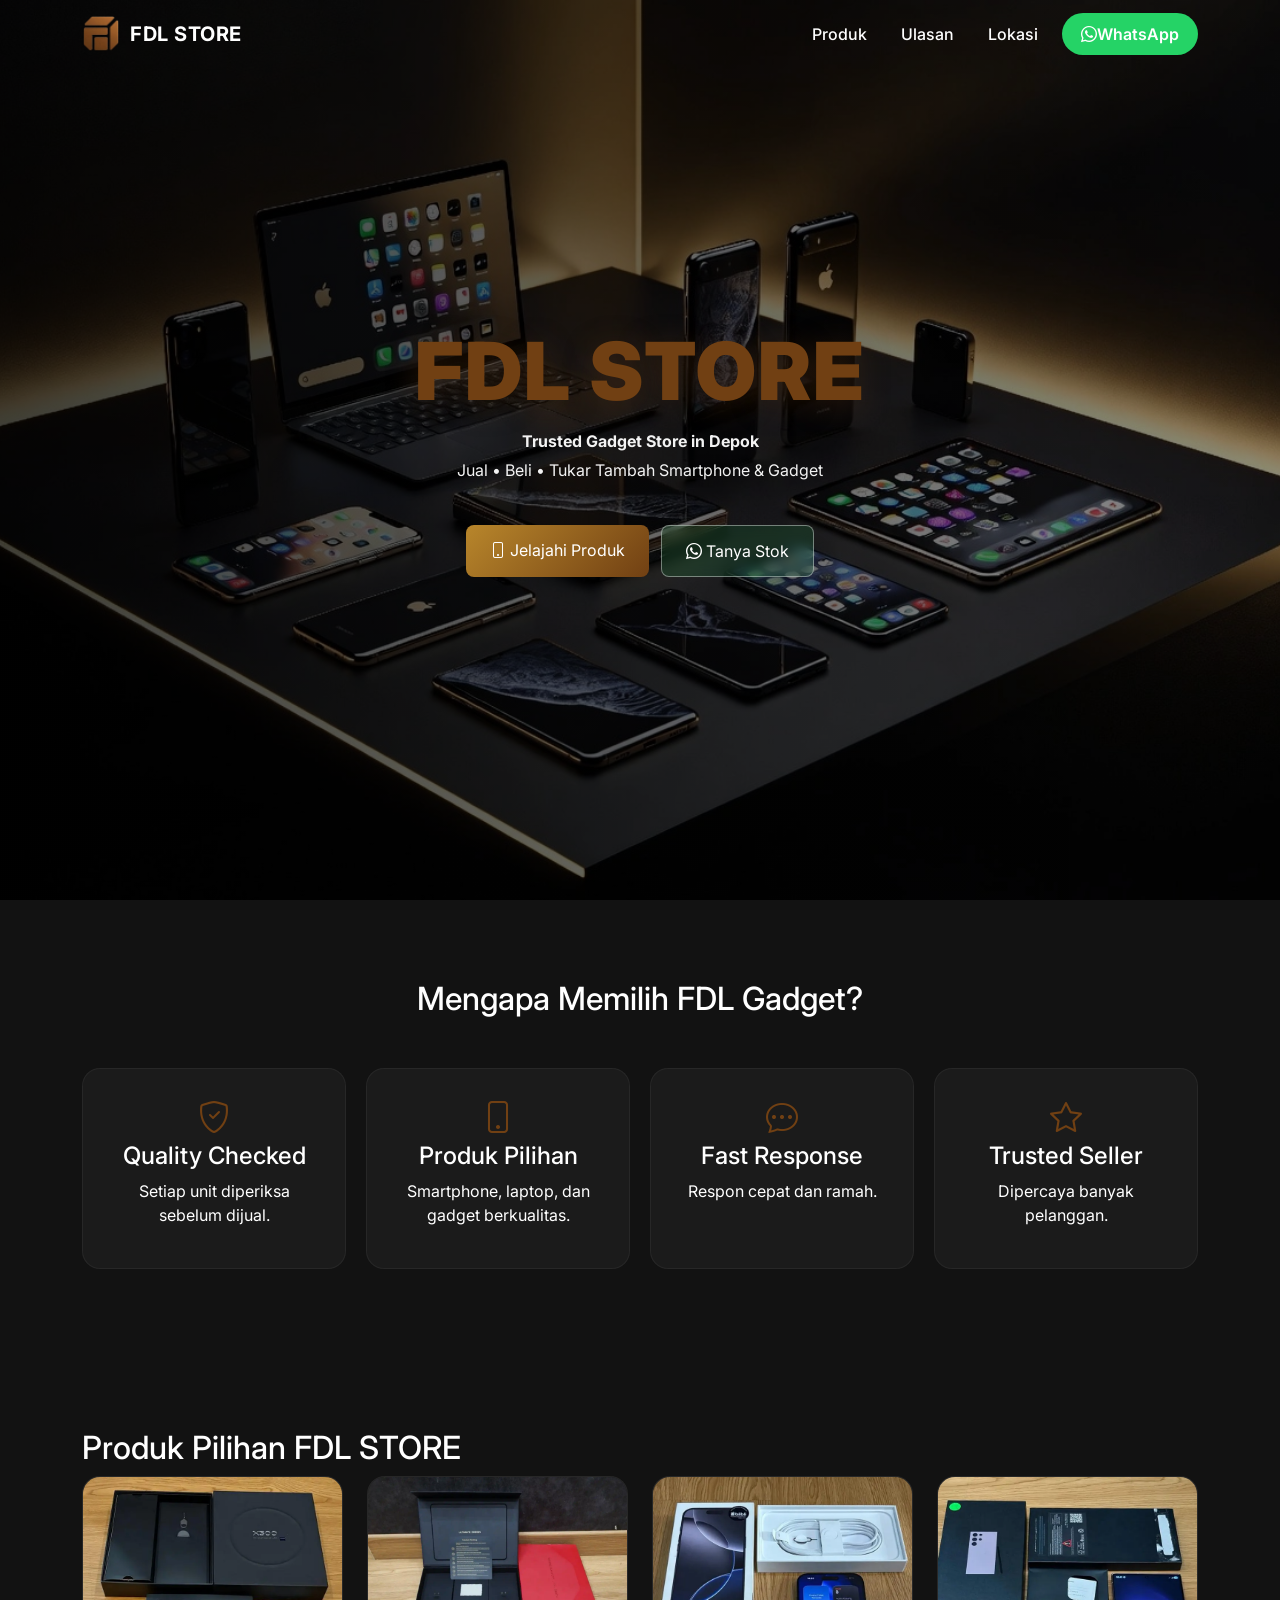
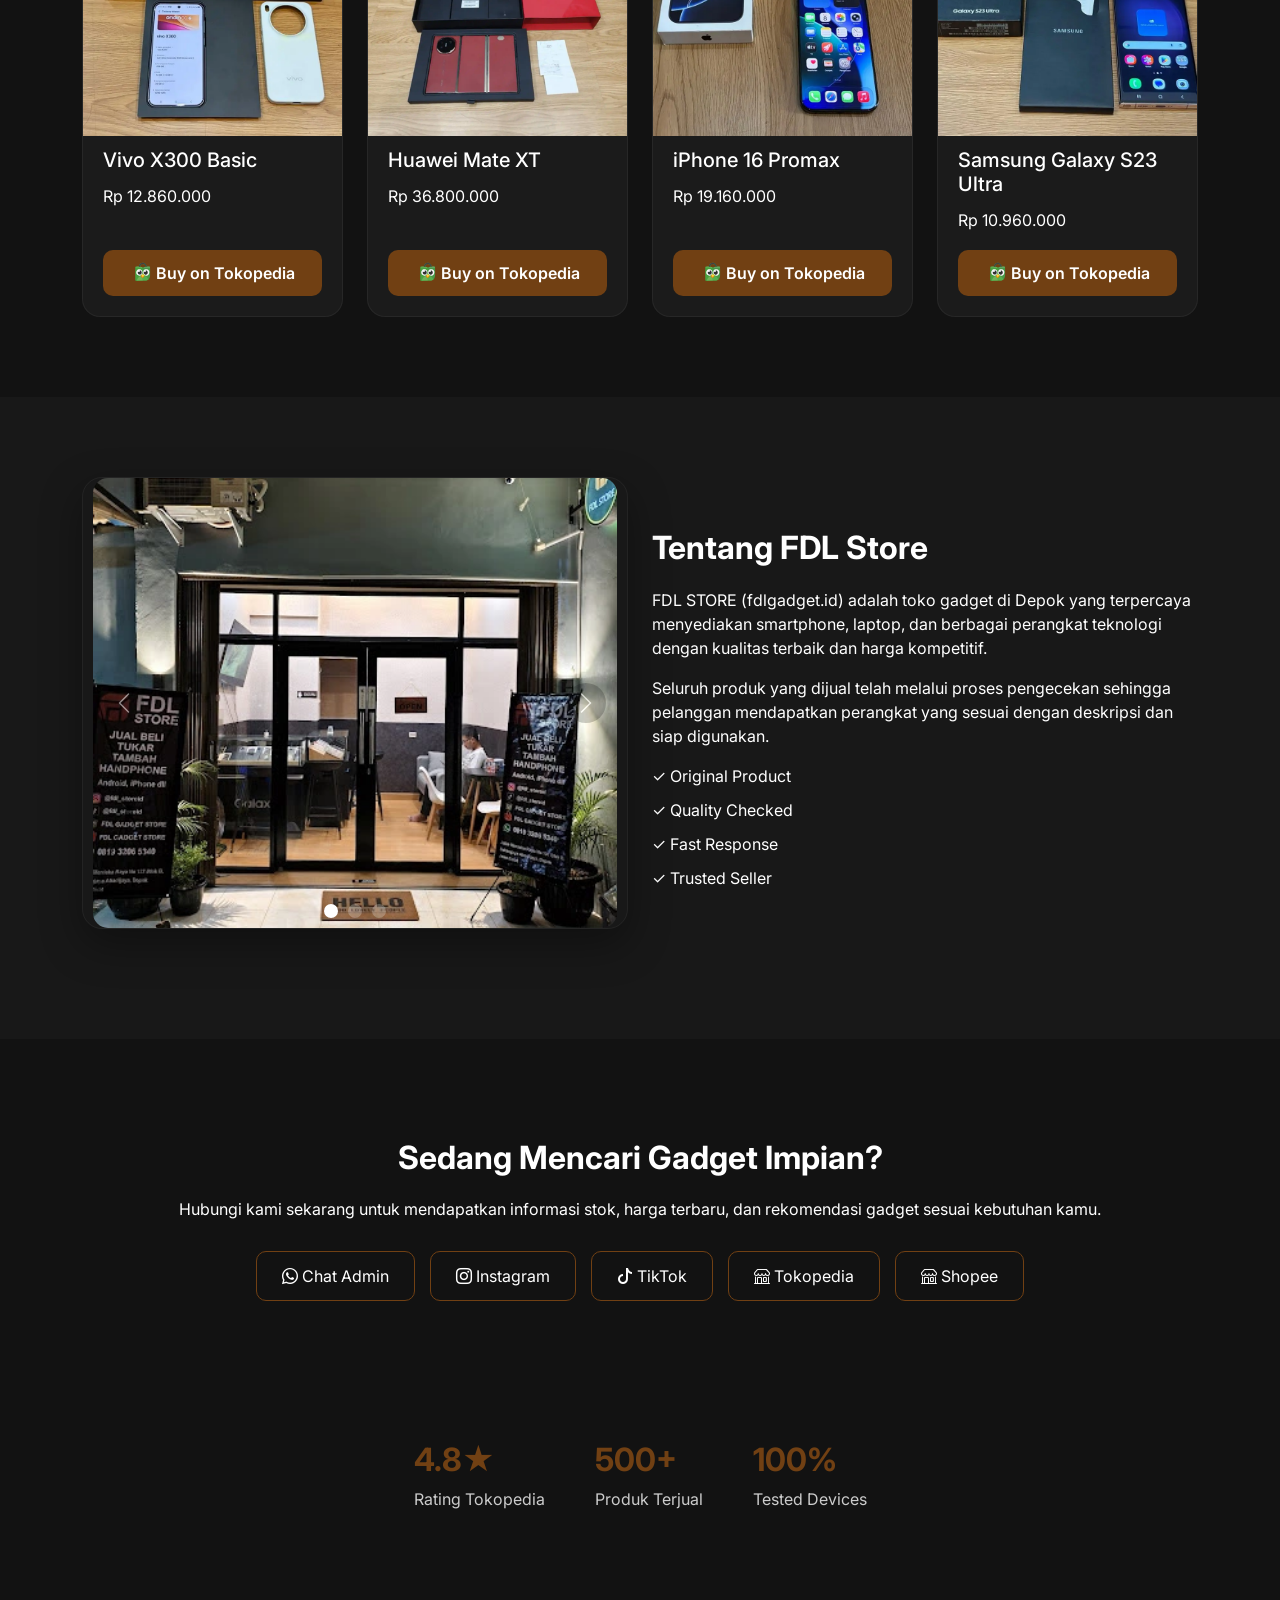
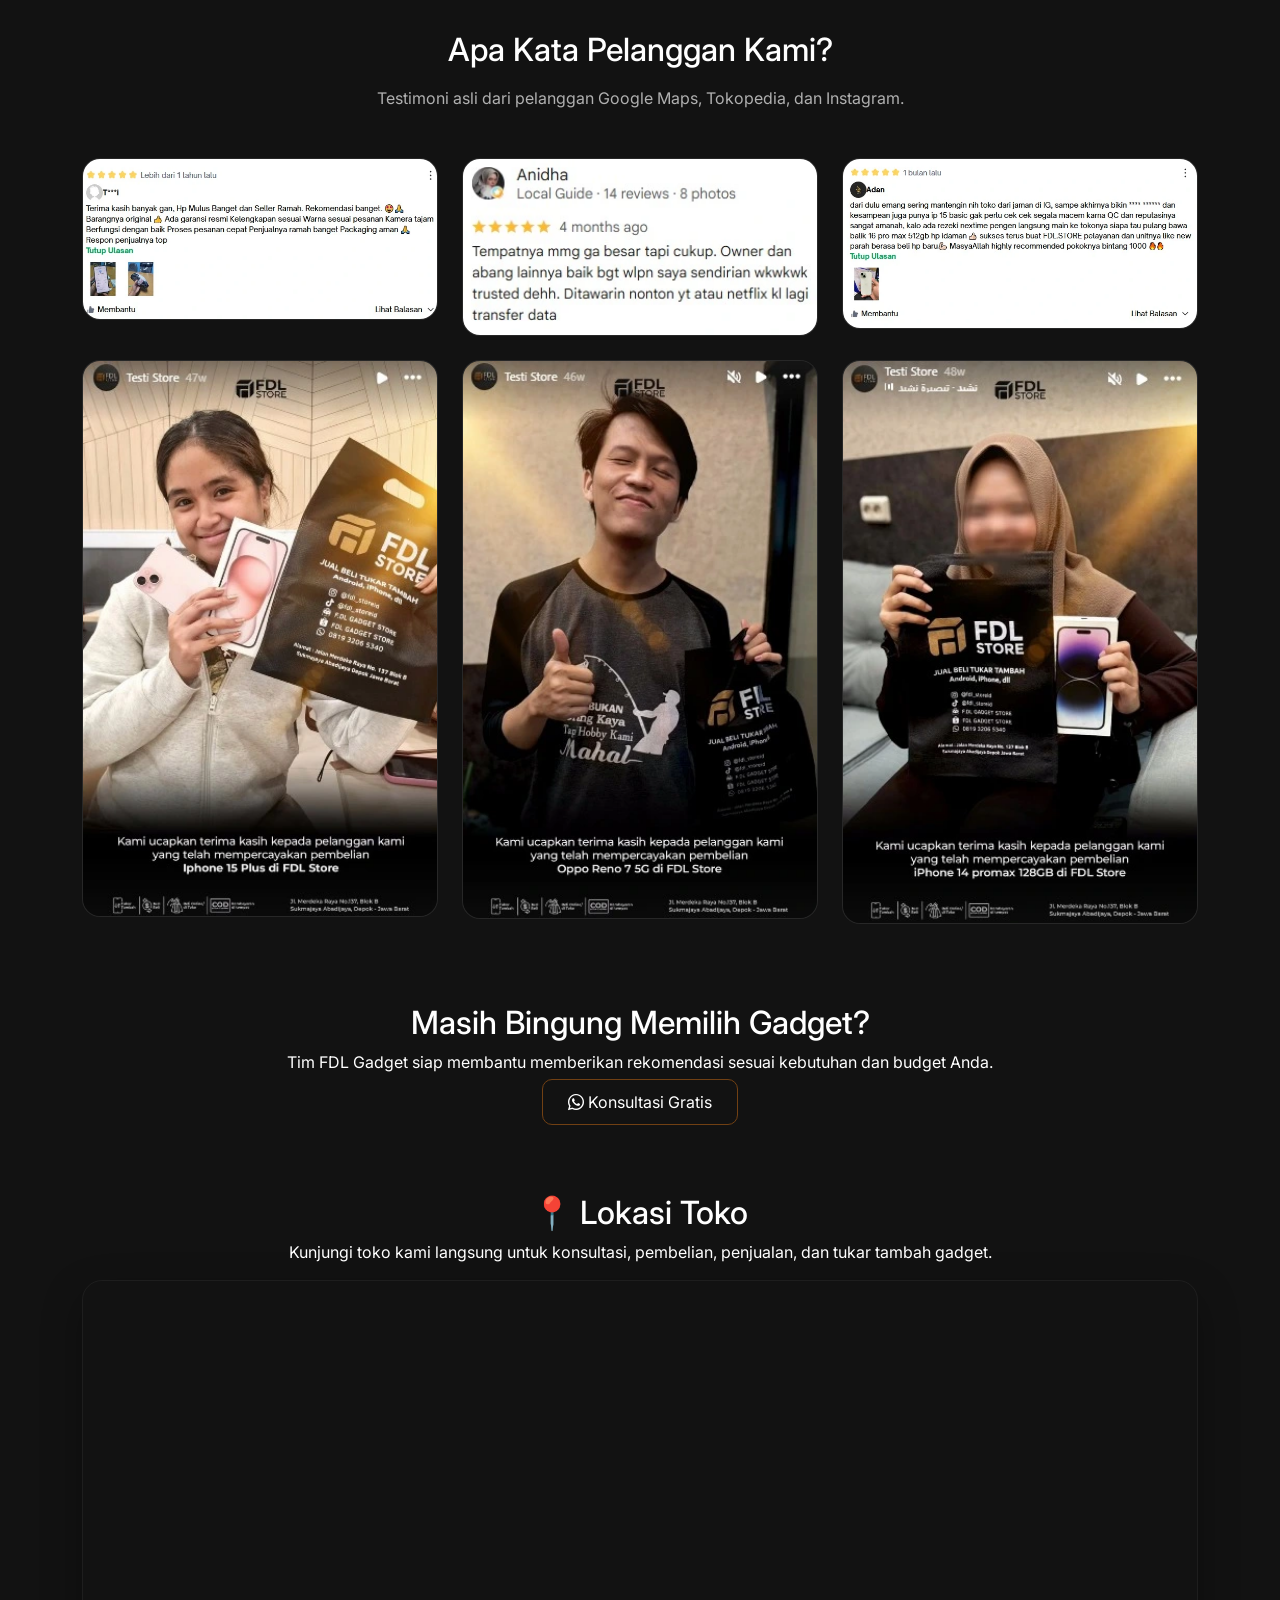
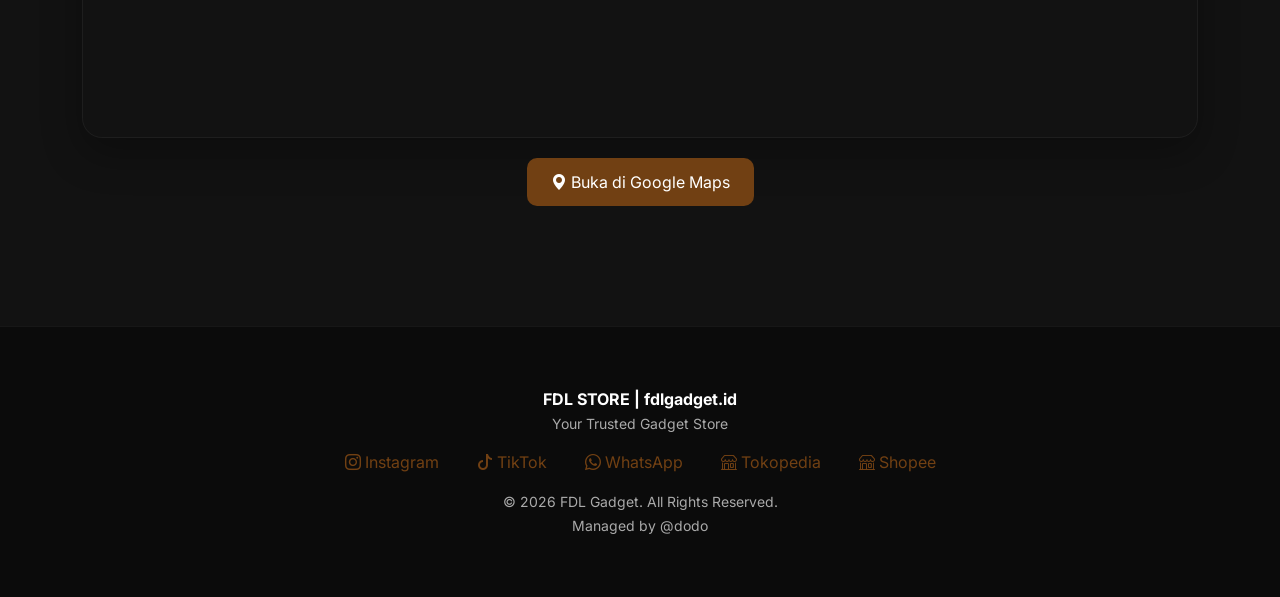
==== index.html @ bc5b41ef "update pagespeed" ====
<!doctype html>
<html lang="id">
  <head>
    <!-- Basic -->
    <meta charset="utf-8" />
    <meta name="viewport" content="width=device-width, initial-scale=1" />

    <title>FDL STORE | Toko Gadget di Depok</title>

    <meta
      name="description"
      content="FDL STORE adalah toko gadget di Depok yang melayani jual, beli, dan tukar tambah smartphone Apple dan Android. Website resmi: fdlgadget.id."
    />
    <meta
      name="keywords"
      content="FDL Gadget, jual hp, smartphone, laptop, iPhone, Samsung, Xiaomi, Huawei, gadget, toko gadget depok"
    />

    <meta name="robots" content="index, follow" />

    <meta name="theme-color" content="#121212" />

    <meta name="author" content="FDL Gadget" />

    <link rel="canonical" href="https://fdlgadget.id" />

    <!-- Open Graph -->
    <meta property="og:title" content="FDL Gadget" />
    <meta
      property="og:description"
      content="Trusted Gadget Store. Smartphone, Laptop, Apple, Samsung, Xiaomi, Huawei, and more."
    />
    <meta property="og:image" content="https://fdlgadget.id/img/og-image.jpg" />
    <meta property="og:image:width" content="1200" />
    <meta property="og:image:height" content="630" />
    <meta property="og:url" content="https://fdlgadget.id" />
    <meta property="og:type" content="website" />
    <meta property="og:site_name" content="FDL Gadget" />

    <!-- Twitter -->
    <meta name="twitter:card" content="summary_large_image" />
    <meta name="twitter:title" content="FDL Gadget" />
    <meta
      name="twitter:description"
      content="Trusted Gadget Store. Smartphone, Laptop, Apple, Samsung, Xiaomi, Huawei, and more."
    />
    <meta
      name="twitter:image"
      content="https://fdlgadget.id/img/og-image.jpg"
    />

    <link
      rel="preload"
      as="image"
      href="img/webp/hero.webp"
      fetchpriority="high"
    />

    <!-- Preconnect -->
    <link rel="preconnect" href="https://cdn.jsdelivr.net" />
    <link rel="preconnect" href="https://fonts.gstatic.com" crossorigin />
    <link rel="preconnect" href="https://fonts.googleapis.com" />
    <link rel="preconnect" href="https://fonts.gstatic.com" crossorigin />
    <link
      href="https://fonts.googleapis.com/css2?family=Inter:wght@400;600;700;800&display=swap"
      rel="stylesheet"
    />

    <!-- Favicons -->
    <link
      rel="icon"
      type="image/png"
      sizes="96x96"
      href="img/favicon/favicon-96x96.png?v=20260615"
    />

    <link
      rel="icon"
      type="image/svg+xml"
      href="img/favicon/favicon.svg?v=20260615"
    />

    <link rel="shortcut icon" href="img/favicon/favicon.ico?v=20260615" />

    <link
      rel="apple-touch-icon"
      sizes="180x180"
      href="img/favicon/apple-touch-icon.png?v=20260615"
    />

    <meta name="apple-mobile-web-app-title" content="FDLGadget" />

    <link rel="manifest" href="img/favicon/site.webmanifest?v=20260615" />

    <!-- Icons -->
    <link
      href="https://cdn.jsdelivr.net/npm/bootstrap-icons/font/bootstrap-icons.css"
      rel="stylesheet"
    />

    <!-- Bootstrap -->
    <link
      href="https://cdn.jsdelivr.net/npm/bootstrap@5.3.3/dist/css/bootstrap.min.css"
      rel="stylesheet"
      integrity="sha384-QWTKZyjpPEjISv5WaRU9OFeRpok6YctnYmDr5pNlyT2bRjXh0JMhjY6hW+ALEwIH"
      crossorigin="anonymous"
    />

    <!-- Custom CSS -->
    <link rel="stylesheet" href="css/FDL.css" />

    <!-- Schema Markup -->
    <script type="application/ld+json">
      {
        "@context": "https://schema.org",
        "@type": "Store",
        "@id": "https://fdlgadget.id/#store",
        "name": "FDL STORE",
        "alternateName": "FDL GADGET",
        "url": "https://fdlgadget.id",
        "telephone": "+6282130297591",
        "description": "Toko gadget di Depok yang melayani jual, beli, dan tukar tambah smartphone Apple dan Android.",
        "priceRange": "$$",
        "image": "https://fdlgadget.id/img/og-image.jpg",
        "logo": "https://fdlgadget.id/img/logo.png",
        "hasMap": "https://www.google.com/maps/place/FDL+STORE/@-6.3969262,106.8481576,19z/data=!4m6!3m5!1s0x2e69eb0064a60f65:0x3e218c2aedf7fab8!8m2!3d-6.396661!4d106.8484361!16s%2Fg%2F11x77sfgvk",
        "address": {
          "@type": "PostalAddress",
          "streetAddress": "Jl. Merdeka Raya No.36f, RT.04/RW.28, Abadijaya",
          "addressLocality": "Depok",
          "addressRegion": "Jawa Barat",
          "postalCode": "16417",
          "addressCountry": "ID"
        },
        "openingHoursSpecification": [
          {
            "@type": "OpeningHoursSpecification",
            "dayOfWeek": [
              "Monday",
              "Tuesday",
              "Wednesday",
              "Thursday",
              "Friday",
              "Saturday",
              "Sunday"
            ],
            "opens": "10:00",
            "closes": "21:00"
          }
        ],
        "contactPoint": {
          "@type": "ContactPoint",
          "telephone": "+6282130297591",
          "contactType": "customer service",
          "availableLanguage": ["Indonesian"]
        },
        "areaServed": {
          "@type": "City",
          "name": "Depok"
        },
        "sameAs": [
          "https://www.instagram.com/fdl_storeid",
          "https://www.tiktok.com/@fdl_storeid",
          "https://www.google.com/maps/place/FDL+STORE/@-6.3969262,106.8481576,19z/data=!4m6!3m5!1s0x2e69eb0064a60f65:0x3e218c2aedf7fab8!8m2!3d-6.396661!4d106.8484361!16s%2Fg%2F11x77sfgvk"
        ]
      }
    </script>

    <script type="application/ld+json">
      {
        "@context": "https://schema.org",
        "@type": "Organization",
        "@id": "https://fdlgadget.id/#organization",
        "name": "FDL STORE",
        "url": "https://fdlgadget.id",
        "logo": {
          "@type": "ImageObject",
          "url": "https://fdlgadget.id/img/logo.png"
        },
        "sameAs": [
          "https://www.instagram.com/fdl_storeid",
          "https://www.tiktok.com/@fdl_storeid"
        ]
      }
    </script>

    <script type="application/ld+json">
      {
        "@context": "https://schema.org",
        "@type": "WebSite",
        "@id": "https://fdlgadget.id/#website",
        "url": "https://fdlgadget.id",
        "name": "FDL STORE",
        "publisher": {
          "@id": "https://fdlgadget.id/#organization"
        }
      }
    </script>
    <!-- Google Analytics -->
    <script
      async
      src="https://www.googletagmanager.com/gtag/js?id=G-TDWSRQ7Y9G"
    ></script>

    <script>
      window.dataLayer = window.dataLayer || [];

      function gtag() {
        dataLayer.push(arguments);
      }

      gtag("js", new Date());
      gtag("config", "G-TDWSRQ7Y9G");
    </script>

    <!-- Microsoft Clarity -->
    <script type="text/javascript">
      (function (c, l, a, r, i, t, y) {
        c[a] =
          c[a] ||
          function () {
            (c[a].q = c[a].q || []).push(arguments);
          };
        t = l.createElement(r);
        t.async = 1;
        t.src = "https://www.clarity.ms/tag/" + i;
        y = l.getElementsByTagName(r)[0];
        y.parentNode.insertBefore(t, y);
      })(window, document, "clarity", "script", "x88jceiblz");
    </script>
  </head>

  <body>
    <!-- STICKY WHATSAPP -->
    <a
      class="sticky-wa"
      id="stickyWa"
      href="https://wa.me/6282130297591?text=Halo%20FDL%20Gadget%20👋%0A%0ASaya%20lihat%20website%20dan%20ingin%20tanya%3A%0A-%20Ketersediaan%20stok%0A-%20Harga%20terbaru%0A-%20Rekomendasi%20sesuai%20budget%0A%0A(Sumber%3A%20Website%20FDL%20Gadget)"
      target="_blank"
    >
      <i class="bi bi-whatsapp"></i>
      Tanya Sekarang
    </a>

    <!-- NAVBAR -->
    <nav class="navbar navbar-expand-lg fixed-top transparent" id="mainNavbar">
      <div class="container">
        <!-- Logo -->
        <a class="navbar-brand" href="#hero">
          <img
            src="img/webp/logo.webp"
            width="38"
            height="38"
            alt="FDL Gadget"
          />
          FDL STORE
        </a>

        <!-- Desktop Menu -->
        <div class="d-none d-lg-block ms-auto">
          <ul class="navbar-nav flex-row align-items-center">
            <li class="nav-item">
              <a class="nav-link" href="#products">Produk</a>
            </li>

            <li class="nav-item">
              <a class="nav-link" href="#stats">Ulasan</a>
            </li>

            <li class="nav-item">
              <a class="nav-link" href="#location">Lokasi</a>
            </li>

            <li class="nav-item ms-3">
              <a
                href="https://wa.me/6282130297591?text=Halo%20min,%20saya%20mau%20tanya%20tentang%20produk%20FDL%20Gadget"
                target="_blank"
                class="btn-whatsapp"
              >
                <i class="bi bi-whatsapp"></i>
                WhatsApp
              </a>
            </li>
          </ul>
        </div>

        <!-- Mobile Hamburger -->
        <button
          class="navbar-toggler d-lg-none"
          type="button"
          data-bs-toggle="offcanvas"
          data-bs-target="#mobileMenu"
          aria-label="Toggle navigation"
        >
          <span class="navbar-toggler-icon"></span>
        </button>
      </div>
    </nav>

    <!-- MOBILE MENU -->
    <div class="offcanvas offcanvas-end" tabindex="-1" id="mobileMenu">
      <div class="offcanvas-header">
        <div class="mobile-brand">
          <img
            src="img/webp/logo.webp"
            width="38"
            height="38"
            alt="FDL Gadget"
          />
          <span>FDL STORE</span>
        </div>

        <button type="button" class="mobile-close" data-bs-dismiss="offcanvas">
          <i class="bi bi-x-lg"></i>
        </button>
      </div>

      <div class="offcanvas-body">
        <ul class="navbar-nav mt-5">
          <li class="nav-item">
            <a class="nav-link" href="#products">Produk</a>
          </li>

          <li class="nav-item">
            <a class="nav-link" href="#stats">Ulasan</a>
          </li>

          <li class="nav-item">
            <a class="nav-link" href="#location">Lokasi</a>
          </li>

          <li class="nav-item mt-4">
            <a
              href="https://wa.me/6282130297591?text=Halo%20min,%20saya%20mau%20tanya%20tentang%20produk%20FDL%20Gadget"
              target="_blank"
              class="btn-whatsapp"
            >
              <i class="bi bi-whatsapp"></i>
              WhatsApp
            </a>
          </li>
        </ul>

        <hr />

        <div class="social-menu">
          <a href="https://instagram.com/fdl_storeid" target="_blank">
            <i class="bi bi-instagram"></i>
          </a>

          <a href="https://www.tiktok.com/@fdl_storeid" target="_blank">
            <i class="bi bi-tiktok"></i>
          </a>

          <a href="https://www.tokopedia.com/fdlgadget" target="_blank">
            <i class="bi bi-shop"></i>
          </a>
        </div>
      </div>
    </div>

    <main>
      <!-- Hero -->
      <section id="hero" class="hero">
        <div class="hero-content">
          <h1><b>FDL STORE</b></h1>
          <p>
            <b>Trusted Gadget Store in Depok</b><br />Jual • Beli • Tukar Tambah
            Smartphone & Gadget
          </p>

          <div class="hero-buttons">
            <a href="#products" class="btn-shop">
              <i class="bi bi-phone"></i>
              Jelajahi Produk
            </a>
            <a
              href="https://wa.me/6282130297591?text=Halo%20min,%20saya%20mau%20tanya%20tentang%20produk%20FDL%20Gadget"
              target="_blank"
              class="btn-hero"
            >
              <i class="bi bi-whatsapp"></i>
              Tanya Stok
            </a>
          </div>
        </div>
      </section>

      <!-- Why Us -->
      <section class="why-us">
        <div class="container">
          <h2>Mengapa Memilih FDL Gadget?</h2>

          <div class="why-grid">
            <div class="why-card">
              <i class="bi bi-shield-check"></i>
              <h4>Quality Checked</h4>
              <p>Setiap unit diperiksa sebelum dijual.</p>
            </div>

            <div class="why-card">
              <i class="bi bi-phone"></i>
              <h4>Produk Pilihan</h4>
              <p>Smartphone, laptop, dan gadget berkualitas.</p>
            </div>

            <div class="why-card">
              <i class="bi bi-chat-dots"></i>
              <h4>Fast Response</h4>
              <p>Respon cepat dan ramah.</p>
            </div>

            <div class="why-card">
              <i class="bi bi-star"></i>
              <h4>Trusted Seller</h4>
              <p>Dipercaya banyak pelanggan.</p>
            </div>
          </div>
        </div>
      </section>

      <!-- Featured Products -->
      <section id="products" class="featured-product">
        <div class="container">
          <h2>Produk Pilihan FDL STORE</h2>

          <div class="row g-4">
            <div class="col-md-3">
              <div class="product-card">
                <img
                  loading="lazy"
                  src="img/webp/tokped1.webp"
                  width="386"
                  height="386"
                  alt="Vivo X300 Basic"
                />
                <h5 class="product-h5">Vivo X300 Basic</h5>
                <p>Rp 12.860.000</p>
                <a href="https://tk.tokopedia.com/ZSXQ1dTKv/">
                  <img
                    src="img/svg/tokopedia.svg"
                    class="tokopedia-icon"
                    alt="Tokopedia Icon"
                  />Buy on Tokopedia</a
                >
              </div>
            </div>

            <div class="col-md-3">
              <div class="product-card">
                <img
                  loading="lazy"
                  src="img/webp/tokped2.webp"
                  width="386"
                  height="386"
                  alt="Huawei Mate XT"
                />
                <h5 class="product-h5">Huawei Mate XT</h5>
                <p>Rp 36.800.000</p>
                <a
                  href="https://tk.tokopedia.com/ZSQ58M5pt/"
                  class="tokpedia-link"
                >
                  <img
                    src="img/svg/tokopedia.svg"
                    class="tokopedia-icon"
                    alt="Tokopedia Icon"
                  />
                  Buy on Tokopedia</a
                >
              </div>
            </div>

            <div class="col-md-3">
              <div class="product-card">
                <img
                  loading="lazy"
                  src="img/webp/tokped3.webp"
                  width="386"
                  height="386"
                  alt="Iphone 16 Promax"
                />
                <h5 class="product-h5">iPhone 16 Promax</h5>
                <p>Rp 19.160.000</p>
                <a href="https://tk.tokopedia.com/ZSXxoBAe9/">
                  <img
                    src="img/svg/tokopedia.svg"
                    class="tokopedia-icon"
                    alt="Tokopedia Icon"
                  />Buy on Tokopedia</a
                >
              </div>
            </div>

            <div class="col-md-3">
              <div class="product-card">
                <img
                  loading="lazy"
                  src="img/webp/tokped4.webp"
                  alt="Samsung Galaxy S23 Ultra 1 TB"
                />
                <h5 class="product-h5">Samsung Galaxy S23 Ultra</h5>
                <p>Rp 10.960.000</p>
                <a href="https://tk.tokopedia.com/ZSXQJN7qM/">
                  <img
                    src="img/svg/tokopedia.svg"
                    class="tokopedia-icon"
                    alt="Tokopedia Icon"
                  />
                  Buy on Tokopedia</a
                >
              </div>
            </div>
          </div>
        </div>
      </section>

      <!-- About -->
      <section class="about-section">
        <div class="container">
          <div class="row align-items-center">
            <div class="col-lg-6 about-carousel-wrapper">
              <div
                id="aboutCarousel"
                class="carousel slide"
                data-bs-ride="carousel"
                data-bs-interval="3500"
              >
                <div class="carousel-inner">
                  <div class="carousel-item active">
                    <img
                      loading="lazy"
                      src="img/webp/store.webp"
                      class="d-block w-100"
                      alt="FDL Gadget Store"
                    />
                  </div>

                  <div class="carousel-item">
                    <img
                      loading="lazy"
                      src="img/webp/store2.webp"
                      class="d-block w-100"
                      alt="FDL Gadget Display"
                    />
                  </div>

                  <div class="carousel-item">
                    <img
                      loading="lazy"
                      src="img/webp/store3.webp"
                      class="d-block w-100"
                      alt="FDL Gadget Activity"
                    />
                  </div>
                </div>

                <!-- Arrow -->

                <button
                  class="carousel-control-prev"
                  type="button"
                  data-bs-target="#aboutCarousel"
                  data-bs-slide="prev"
                  aria-label="Previous"
                >
                  <span class="carousel-control-prev-icon"></span>
                </button>

                <button
                  class="carousel-control-next"
                  type="button"
                  data-bs-target="#aboutCarousel"
                  data-bs-slide="next"
                  aria-label="Next"
                >
                  <span class="carousel-control-next-icon"></span>
                </button>

                <!-- Indicator -->

                <div class="carousel-indicators">
                  <button
                    type="button"
                    data-bs-target="#aboutCarousel"
                    data-bs-slide-to="0"
                    class="active"
                    aria-label="Slide 1"
                  ></button>

                  <button
                    type="button"
                    data-bs-target="#aboutCarousel"
                    data-bs-slide-to="1"
                    aria-label="Slide 2"
                  ></button>

                  <button
                    type="button"
                    data-bs-target="#aboutCarousel"
                    data-bs-slide-to="2"
                    aria-label="Slide 3"
                  ></button>
                </div>
              </div>
            </div>

            <div class="col-lg-6">
              <h2>Tentang FDL Store</h2>

              <p>
                FDL STORE (fdlgadget.id) adalah toko gadget di Depok yang
                terpercaya menyediakan smartphone, laptop, dan berbagai
                perangkat teknologi dengan kualitas terbaik dan harga
                kompetitif.
              </p>
              <p>
                Seluruh produk yang dijual telah melalui proses pengecekan
                sehingga pelanggan mendapatkan perangkat yang sesuai dengan
                deskripsi dan siap digunakan.
              </p>

              <ul>
                <li>✓ Original Product</li>
                <li>✓ Quality Checked</li>
                <li>✓ Fast Response</li>
                <li>✓ Trusted Seller</li>
              </ul>
            </div>
          </div>
        </div>
      </section>

      <!-- Contact -->
      <section class="contact-section">
        <div class="container text-center">
          <h2>Sedang Mencari Gadget Impian?</h2>

          <p>
            Hubungi kami sekarang untuk mendapatkan informasi stok, harga
            terbaru, dan rekomendasi gadget sesuai kebutuhan kamu.
          </p>

          <div class="contact-buttons">
            <a
              href="https://wa.me/6282130297591?text=Halo%20min,%20saya%20mau%20tanya%20tentang%20produk%20FDL%20Gadget"
              class="btn-contact whatsapp"
            >
              <i class="bi bi-whatsapp"></i>
              Chat Admin
            </a>

            <a
              href="https://instagram.com/fdl_storeid"
              class="btn-contact instagram"
            >
              <i class="bi bi-instagram"></i>
              Instagram
            </a>

            <a
              href="https://www.tiktok.com/@fdl_storeid"
              class="btn-contact tiktok"
            >
              <i class="bi bi-tiktok"></i>
              TikTok
            </a>

            <a
              href="https://www.tokopedia.com/fdlgadget"
              class="btn-contact tokopedia"
            >
              <i class="bi bi-shop"></i>
              Tokopedia
            </a>

            <a
              href="https://www.shopee.co.id/fadeljuniarakbar"
              class="btn-contact shopee"
            >
              <i class="bi bi-shop"></i>
              Shopee
            </a>
          </div>
        </div>
      </section>

      <div id="stats" class="trust-stats">
        <div>
          <h3>4.8★</h3>
          <p>Rating Tokopedia</p>
        </div>

        <div>
          <h3>500+</h3>
          <p>Produk Terjual</p>
        </div>

        <div>
          <h3>100%</h3>
          <p>Tested Devices</p>
        </div>
      </div>

      <!-- Testimonial -->
      <section class="testimonial-section">
        <div class="container">
          <h2 class="text-center mb-3">Apa Kata Pelanggan Kami?</h2>

          <p class="text-center review-subtitle">
            Testimoni asli dari pelanggan Google Maps, Tokopedia, dan Instagram.
          </p>

          <div class="row g-4 mt-4">
            <div class="col-12 col-md-4">
              <div class="review-card">
                <img
                  src="img/webp/review-tokopedia-2.webp"
                  alt="Google Maps Review"
                />
              </div>
            </div>

            <div class="col-12 col-md-4">
              <div class="review-card">
                <img src="img/webp/review-maps-1.webp" alt="Tokopedia Review" />
              </div>
            </div>

            <div class="col-12 col-md-4">
              <div class="review-card">
                <img
                  src="img/webp/review-tokopedia-1.webp"
                  alt="Tokopedia Review"
                />
              </div>
            </div>

            <div class="col-12 col-md-4">
              <div class="review-card">
                <img
                  src="img/webp/review-instagram-2.webp"
                  alt="Instagram Review"
                />
              </div>
            </div>

            <div class="col-12 col-md-4">
              <div class="review-card">
                <img
                  src="img/webp/review-instagram-3.webp"
                  alt="Instagram Review"
                />
              </div>
            </div>

            <div class="col-12 col-md-4">
              <div class="review-card">
                <img
                  src="img/webp/review-instagram-1.webp"
                  alt="Instagram Review"
                />
              </div>
            </div>
          </div>
        </div>
      </section>

      <section class="cta-section">
        <div class="container text-center">
          <h2>Masih Bingung Memilih Gadget?</h2>

          <p>
            Tim FDL Gadget siap membantu memberikan rekomendasi sesuai kebutuhan
            dan budget Anda.
          </p>

          <a
            href="https://wa.me/6282130297591?text=Halo%20FDL%20Gadget,%20saya%20ingin%20konsultasi%20produk"
            class="btn-contact whatsapp"
          >
            <i class="bi bi-whatsapp"></i>
            Konsultasi Gratis
          </a>
        </div>
      </section>

      <section id="location" class="store-location">
        <div class="container">
          <h2>📍 Lokasi Toko</h2>

          <p>
            Kunjungi toko kami langsung untuk konsultasi, pembelian, penjualan,
            dan tukar tambah gadget.
          </p>

          <div class="map-container">
            <iframe
              title="Lokasi FDL Gadget"
              src="https://www.google.com/maps/embed?pb=!1m18!1m12!1m3!1d247.81120663380602!2d106.84822024045317!3d-6.396668104581296!2m3!1f0!2f0!3f0!3m2!1i1024!2i768!4f13.1!3m3!1m2!1s0x2e69eb0064a60f65%3A0x3e218c2aedf7fab8!2sFDL%20STORE!5e0!3m2!1sen!2sid!4v1781257408539!5m2!1sen!2sid"
              width="100%"
              height="450"
              style="border: 0"
              allowfullscreen=""
              loading="lazy"
              referrerpolicy="no-referrer-when-downgrade"
            >
            </iframe>
          </div>

          <div class="location-buttons">
            <a
              href="https://maps.app.goo.gl/8HicpvdGTf5jg8se6"
              target="_blank"
              class="location-btn"
            >
              <i class="bi bi-geo-alt-fill"></i>
              Buka di Google Maps
            </a>
          </div>
        </div>
      </section>
    </main>

    <footer class="fdl-footer">
      <p class="footer-title">FDL STORE | fdlgadget.id</p>
      <small>Your Trusted Gadget Store</small>

      <div class="footer-links">
        <a href="https://www.instagram.com/fdl_storeid" target="_blank">
          <i class="bi bi-instagram"></i>
          Instagram
        </a>

        <a href="https://www.tiktok.com/@fdl_storeid" target="_blank">
          <i class="bi bi-tiktok"></i>
          TikTok
        </a>

        <a
          href="https://wa.me/6282130297591?text=Halo%20min,%20saya%20mau%20tanya%20tentang%20produk%20FDL%20Gadget"
          target="_blank"
        >
          <i class="bi bi-whatsapp"></i>
          WhatsApp
        </a>

        <a href="https://www.tokopedia.com/fdlgadget" target="_blank">
          <i class="bi bi-shop"></i>
          Tokopedia
        </a>

        <a href="https://www.shopee.co.id/fadeljuniarakbar" target="_blank">
          <i class="bi bi-shop"></i>
          Shopee
        </a>
      </div>
      <small> © 2026 FDL Gadget. All Rights Reserved. </small><br />
      <small> Managed by @dodo </small>
    </footer>

    <script
      src="https://cdn.jsdelivr.net/npm/bootstrap@5.3.3/dist/js/bootstrap.bundle.min.js"
      integrity="sha384-YvpcrYf0tY3lHB60NNkmXc5s9fDVZLESaAA55NDzOxhy9GkcIdslK1eN7N6jIeHz"
      crossorigin="anonymous"
    ></script>
    <script src="js/main.js"></script>
  </body>
</html>
---- css/FDL.css ----
:root {
  --gold: #714013;
  --bg: #121212;
  --text: #ffffff;
  --border: #3a3a3a;
}

html {
  scroll-behavior: auto;
}

body {
  margin: 0;
  background: var(--bg);
  color: var(--text);
  font-family: "Inter", sans-serif;
  overscroll-behavior: none;
}

/* =========================
   sticky-wa
========================= */

.sticky-wa {
  position: fixed;
  right: 16px;
  bottom: 16px;
  z-index: 900;

  display: flex;
  align-items: center;
  gap: 8px;

  background: #25d366;
  color: white;
  padding: 12px 16px;
  border-radius: 999px;

  font-weight: 600;
  font-size: 14px;
  text-decoration: none;

  box-shadow: 0 10px 25px rgba(0, 0, 0, 0.15);

  opacity: 0;
  transform: translateY(18px);
  pointer-events: none;

  transition:
    opacity 0.35s ease,
    transform 0.35s ease;
}

.sticky-wa.show {
  opacity: 1;
  transform: translateY(0);
  pointer-events: auto;
}

@media (min-width: 992px) {
  .sticky-wa {
    display: none;
  }
}

/* =========================
   NAVBAR
========================= */

.navbar {
  transition: all 0.3s ease;
  padding: 0.65rem 0;
  position: fixed;
  width: 100%;
  top: 0;
  left: 0;
  z-index: 999;
}

.navbar.transparent {
  background: transparent;
}

.navbar.scrolled {
  background: rgba(18, 18, 18, 0.95);
  backdrop-filter: blur(12px);
  box-shadow: 0 2px 20px rgba(0, 0, 0, 0.25);
}

/* =========================
   LOGO
========================= */

.navbar-brand {
  display: flex;
  align-items: center;
  gap: 10px;

  color: white !important;

  font-weight: 700;
  letter-spacing: 0.5px;
}

.navbar-brand img {
  height: 38px;
  width: auto;
}

/* =========================
   DESKTOP MENU
========================= */

.nav-link {
  position: relative;

  color: white !important;

  margin-left: 18px;

  font-weight: 500;

  transition: 0.3s;
}

.nav-link::after {
  content: "";

  position: absolute;

  bottom: -4px;
  left: 0;

  width: 0;
  height: 2px;

  background: #714013;

  transition: 0.3s ease;
}

.nav-link:hover::after {
  width: 100%;
}

/* =========================
   WHATSAPP BUTTON
========================= */

.btn-whatsapp {
  display: flex;
  align-items: center;
  justify-content: center;

  height: 42px;

  padding: 0 1.2rem;

  background: #25d366;

  color: white !important;

  border-radius: 999px;

  text-decoration: none;

  font-weight: 600;

  transition: 0.3s;
}

.btn-whatsapp:hover {
  transform: translateY(-2px);

  box-shadow: 0 10px 25px rgba(37, 211, 102, 0.35);

  color: white !important;
}

/* =========================
   HAMBURGER
========================= */

.navbar-toggler {
  border: none !important;
  outline: none !important;
  box-shadow: none !important;
}

.navbar-toggler:focus {
  box-shadow: none !important;
}

.navbar-toggler-icon {
  background-image: url("data:image/svg+xml,%3csvg xmlns='http://www.w3.org/2000/svg' viewBox='0 0 30 30'%3e%3cpath stroke='rgba(255,255,255,1)' stroke-linecap='round' stroke-miterlimit='10' stroke-width='2.5' d='M4 7h22M4 15h22M4 23h22'/%3e%3c/svg%3e");
}

.mobile-close {
  background: none;
  border: none;
  color: white;
  font-size: 1.5rem;
  padding: 0;
  line-height: 1;
  transition: 0.3s;
  margin-left: auto;
}

.mobile-close:hover {
  color: var(--gold);
  transform: rotate(90deg);
}

/* =========================
   OFFCANVAS
========================= */

.offcanvas {
  background: #121212;
  color: white;
  width: 280px;
}

.offcanvas .nav-link {
  margin-left: 0;
  padding: 12px 0;
}

.mobile-brand {
  display: flex;
  align-items: center;
  gap: 10px;
}

.mobile-brand img {
  width: 40px;
  height: 40px;
}

.mobile-brand span {
  color: white;
  font-weight: 700;
  letter-spacing: 0.5px;
}

.social-menu {
  display: flex;

  justify-content: center;

  gap: 24px;

  margin-top: 30px;
}

.social-menu a {
  color: white;

  font-size: 1.5rem;

  transition: 0.3s;
}

.social-menu a:hover {
  color: #714013;

  transform: translateY(-3px);
}

#stats {
  scroll-margin-top: 90px;
}

.hero {
  height: 100vh;
  min-height: 100vh;
  max-height: 100vh;
  overflow: hidden;

  display: flex;
  align-items: center;

  background-image: url("../img/webp/hero.webp");
  background-size: cover;
  background-position: center;

  position: relative;
}

.hero::before {
  content: "";
  position: absolute;
  inset: 0;

  background: linear-gradient(
    to right,
    rgba(0, 0, 0, 0.75),
    rgba(0, 0, 0, 0.45)
  );
}

.hero-content {
  position: relative;
  z-index: 2;

  height: 100%;

  display: flex;
  flex-direction: column;
  justify-content: center;

  max-width: 1200px;
  margin: auto;

  padding: 0 2rem;
}

.hero-content h1 {
  font-size: clamp(2.8rem, 8vw, 5rem);
  font-weight: 800;
  letter-spacing: 2px;

  text-align: center;

  color: var(--gold);

  text-shadow: 0 5px 30px rgba(113, 64, 19, 0.35);
}

.hero-content p {
  max-width: 650px;
  text-align: center;
  line-height: 1.8;
  opacity: 0.95;
}

.hero-buttons {
  margin-top: 1.5rem;
  display: flex;
  gap: 12px;
  flex-wrap: wrap;
  justify-content: center;
}

.btn-shop {
  background: linear-gradient(135deg, #b8862b, #714013);
  color: white;

  padding: 0.8rem 1.5rem;

  text-decoration: none;
  border-radius: 8px;
}

.btn-hero {
  border: 1px solid rgba(255, 255, 255, 0.4);
  background: rgba(37, 211, 102, 0.12);
  backdrop-filter: blur(6px);
  padding: 0.8rem 1.5rem;
  color: white;
  text-decoration: none;
  border-radius: 8px;
}

.btn-shop,
.btn-hero {
  transition:
    transform 0.3s,
    box-shadow 0.3s,
    background 0.3s;
}

.btn-shop:hover,
.btn-hero:hover {
  transform: translateY(-3px);

  box-shadow: 0 10px 30px rgba(0, 0, 0, 0.25);
}

.why-us {
  padding: 80px 20px;
}

.why-us h2 {
  text-align: center;
  margin-bottom: 50px;
}

.why-grid {
  display: grid;
  grid-template-columns: repeat(auto-fit, minmax(220px, 1fr));
  gap: 20px;
}

.why-card {
  background: #1b1b1b;
  border: 1px solid rgba(255, 255, 255, 0.05);
  border-radius: 18px;
  padding: 25px;
  text-align: center;
  transition:
    transform 0.3s,
    border-color 0.3s,
    box-shadow 0.3s;
}

.why-card:hover {
  transform: translateY(-8px);

  border-color: #714013;

  box-shadow: 0 15px 35px rgba(0, 0, 0, 0.35);
}

.why-card i {
  font-size: 2rem;
  color: #714013;
}

.featured-product {
  padding: 80px 0;
  background: #121212;
  color: white;
}
.tokopedia-icon {
  width: 24px;
  height: 24px;
  object-fit: contain;
  flex-shrink: 0;
  margin-bottom: 2px;
}

.product-card {
  height: 100%;

  display: flex;
  flex-direction: column;

  background: #1b1b1b;

  border-radius: 18px;

  overflow: hidden;

  border: 1px solid rgba(255, 255, 255, 0.05);

  transition:
    transform 0.3s,
    box-shadow 0.3s;
}

.product-card:hover {
  transform: translateY(-10px);

  box-shadow: 0 20px 40px rgba(0, 0, 0, 0.35);
}

.product-card > img {
  width: 100%;
  height: auto;
  aspect-ratio: 1/1;

  object-fit: cover;

  transition: transform 0.5s ease;
  margin-bottom: 10px;
}

.product-card:hover img {
  transform: scale(1.05);
}

.product-h5 {
  padding: 2px 20px;
}
.product-card p {
  padding: 2px 20px;
}

.product-card a {
  display: flex;
  align-items: center;
  justify-content: center;
  gap: 1px;
  margin: 20px;
  margin-top: auto;
  padding: 10px;
  text-decoration: none;
  background: #714013;
  color: white;
  border-radius: 10px;
  font-weight: 600;
  transition: 0.3s;
}

.product-card a:hover {
  background: #8b5320;
  text-decoration: none;
  transform: translateY(-2px);
}

.about-section {
  padding: 80px 0;
  background: #181818;
  color: white;
}

.about-section ul {
  list-style: none;
  padding: 0;
}

.about-section li {
  margin-bottom: 10px;
}

.about-section img {
  width: 100%;
  border-radius: 15px;
}

.about-section h2 {
  margin-bottom: 20px;
  font-weight: 700;
}

.about-carousel-wrapper {
  margin-bottom: 30px;
}

.carousel {
  border: 1px solid rgba(255, 255, 255, 0.05);
  overflow: hidden;
  border-radius: 20px;
}

.carousel-item {
  transition:
    transform 0.8s ease-in-out,
    opacity 0.8s ease-in-out;
  padding: 0 10px;
}

.carousel-item.active {
  opacity: 1;
}

.carousel-item-next,
.carousel-item-prev {
  opacity: 0.5;
}

.carousel-inner img {
  height: 450px;
  width: 100%;
  object-fit: cover;
}

.carousel-control-prev-icon,
.carousel-control-next-icon {
  background-size: 60%;

  width: 40px;
  height: 40px;

  border-radius: 50%;

  background-color: rgba(0, 0, 0, 0.4);

  padding: 20px;
}

.carousel-indicators {
  margin-bottom: 10px;
}

.carousel-indicators button {
  width: 14px !important;
  height: 14px !important;

  border-radius: 50% !important;

  margin: 0 5px !important;

  border: none !important;

  background-color: rgba(255, 255, 255, 0.5) !important;
}

.carousel-indicators .active {
  background-color: #ffffff !important;
}

.carousel {
  overflow: hidden;
  border-radius: 20px;
  box-shadow: 0 15px 40px rgba(0, 0, 0, 0.35);
}

.contact-section {
  padding: 100px 0;
  background: #121212;
  color: white;
}

.contact-section h2 {
  font-weight: 700;
  margin-bottom: 20px;
}

.contact-buttons {
  margin-top: 30px;
  display: flex;
  justify-content: center;
  gap: 15px;
  flex-wrap: wrap;
}

.btn-contact {
  padding: 12px 25px;
  border-radius: 10px;
  text-decoration: none;
  color: white;
  border: 1px solid #714013;
  transition: 0.3s;
}

.btn-contact:hover {
  background: #714013;
  color: white;
}

.trust-stats {
  display: flex;
  justify-content: center;
  gap: 50px;
  margin: 40px 0;
  flex-wrap: wrap;
}

.trust-stats h3 {
  color: #714013;
  font-size: 2rem;
  font-weight: 700;
}

.trust-stats p {
  color: #ccc;
  margin: 0;
}

.testimonial-section {
  padding: 80px 0;
  background: #121212;
  color: white;
}

.review-subtitle {
  color: #b0b0b0;
}

.review-card {
  background: #1b1b1b;

  border-radius: 18px;

  overflow: hidden;

  border: 1px solid rgba(255, 255, 255, 0.05);

  transition:
    transform 0.3s,
    box-shadow 0.3s;
}

.review-card:hover {
  transform: translateY(-8px);

  box-shadow: 0 20px 40px rgba(0, 0, 0, 0.35);
}

.review-card img {
  width: 100%;
  display: block;
}

.btn-review {
  display: inline-block;
  padding: 12px 28px;
  border-radius: 10px;
  text-decoration: none;
  color: white;
  border: 1px solid #714013;
  transition: 0.3s;
}

.btn-review:hover {
  background: #714013;
  color: white;
}

.store-location {
  padding: 80px 0 120px 0;
  text-align: center;
}

.map-container {
  overflow: hidden;

  border-radius: 20px;

  border: 1px solid rgba(255, 255, 255, 0.05);

  box-shadow: 0 15px 40px rgba(0, 0, 0, 0.3);
}

.location-buttons {
  margin-top: 20px;
  display: flex;
  justify-content: center;
  gap: 12px;
  flex-wrap: wrap;
}

.location-btn {
  background: #714013;
  color: white;
  text-decoration: none;
  padding: 12px 24px;
  border-radius: 10px;
  transition: 0.3s;
}

.location-btn:hover {
  background: #8b5320;
  color: white;
}

.whatsapp-btn {
  background: #25d366;
  color: white;
  text-decoration: none;
  padding: 12px 24px;
  border-radius: 10px;
  transition: 0.3s;
}

.whatsapp-btn:hover {
  opacity: 0.9;
  color: white;
}

.fdl-footer {
  padding: 60px 0;
  text-align: center;
  background: #0b0b0b;
  border-top: 1px solid rgba(255, 255, 255, 0.05);
  color: #aaa;
}

.footer-title {
  margin: 0px;
  font-weight: bold;
  color: white;
}

.footer-links {
  margin: 15px 0;
  display: flex;
  justify-content: center;
  gap: 18px;
  flex-wrap: wrap;
}

.footer-links a {
  margin: 0 10px;
  text-decoration: none;
  color: #714013;
}

/* =========================
   SCROLL ANIMATION SYSTEM
========================= */

.product-card,
.review-card,
.why-card {
  opacity: 0;
  transform: translateY(30px) scale(0.98);
  filter: blur(6px);
  transition: all 0.6s cubic-bezier(0.2, 0.8, 0.2, 1);
  will-change: transform, opacity, filter;
}

.product-card.show,
.review-card.show,
.why-card.show {
  opacity: 1;
  transform: translateY(0) scale(1);
  filter: blur(0);
}

@media (max-width: 768px) {
  .hero {
    min-height: 85vh;
  }

  .hero-content h1 {
    font-size: 2.5rem;
  }

  .hero-content p {
    font-size: 1rem;
  }

  .hero-buttons {
    flex-direction: column;

    width: 100%;
  }

  .btn-shop,
  .btn-hero {
    width: 100%;
    text-align: center;
  }

  .trust-stats {
    gap: 25px;
  }

  .trust-stats h3 {
    font-size: 1.5rem;
  }

  .product-card {
    margin-bottom: 10px;
  }

  .location-buttons {
    flex-direction: column;
  }

  .location-btn,
  .whatsapp-btn {
    width: 100%;
  }

  .footer-links {
    gap: 12px;
  }
}

@media (max-width: 768px) {
  .about-section {
    padding: 60px 0;
  }

  .about-carousel-wrapper {
    margin-bottom: 35px;
  }

  .carousel-inner img {
    height: 260px;
  }

  .about-section h2 {
    margin-top: 10px;
  }
}
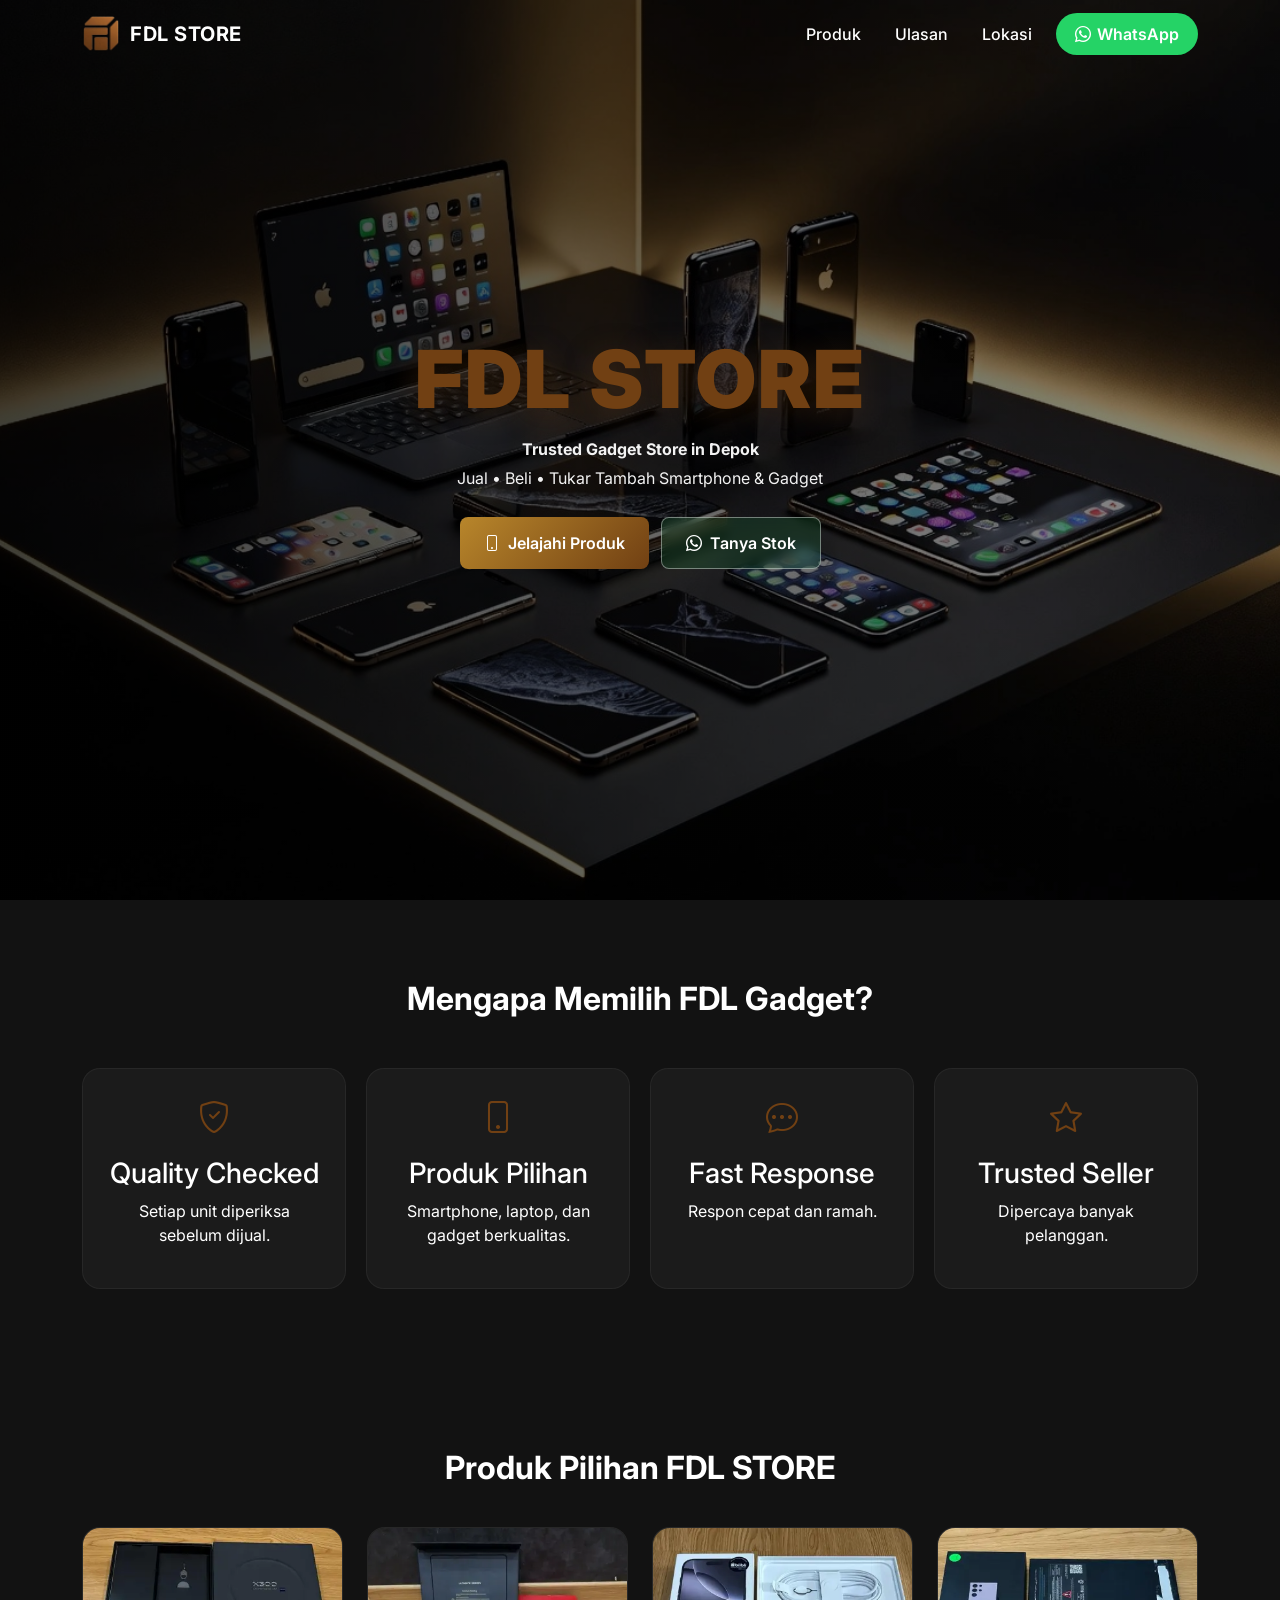
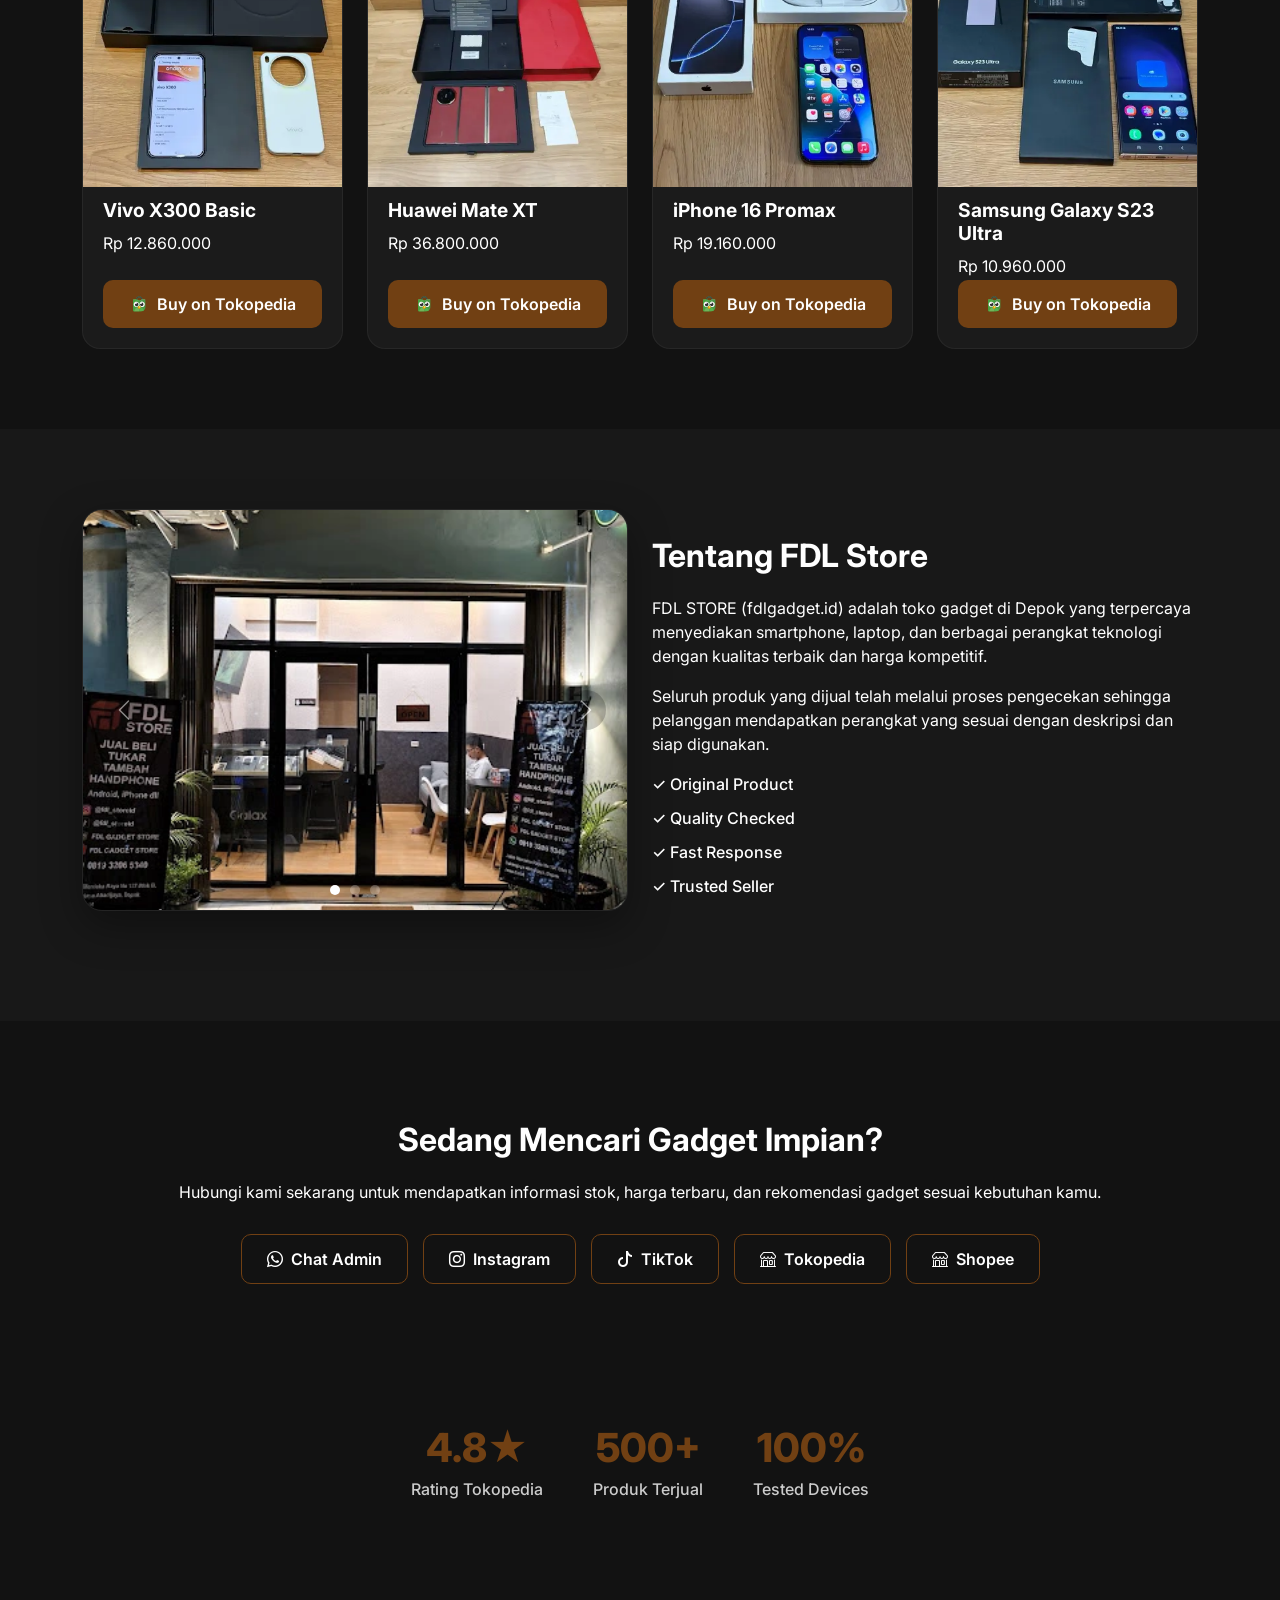
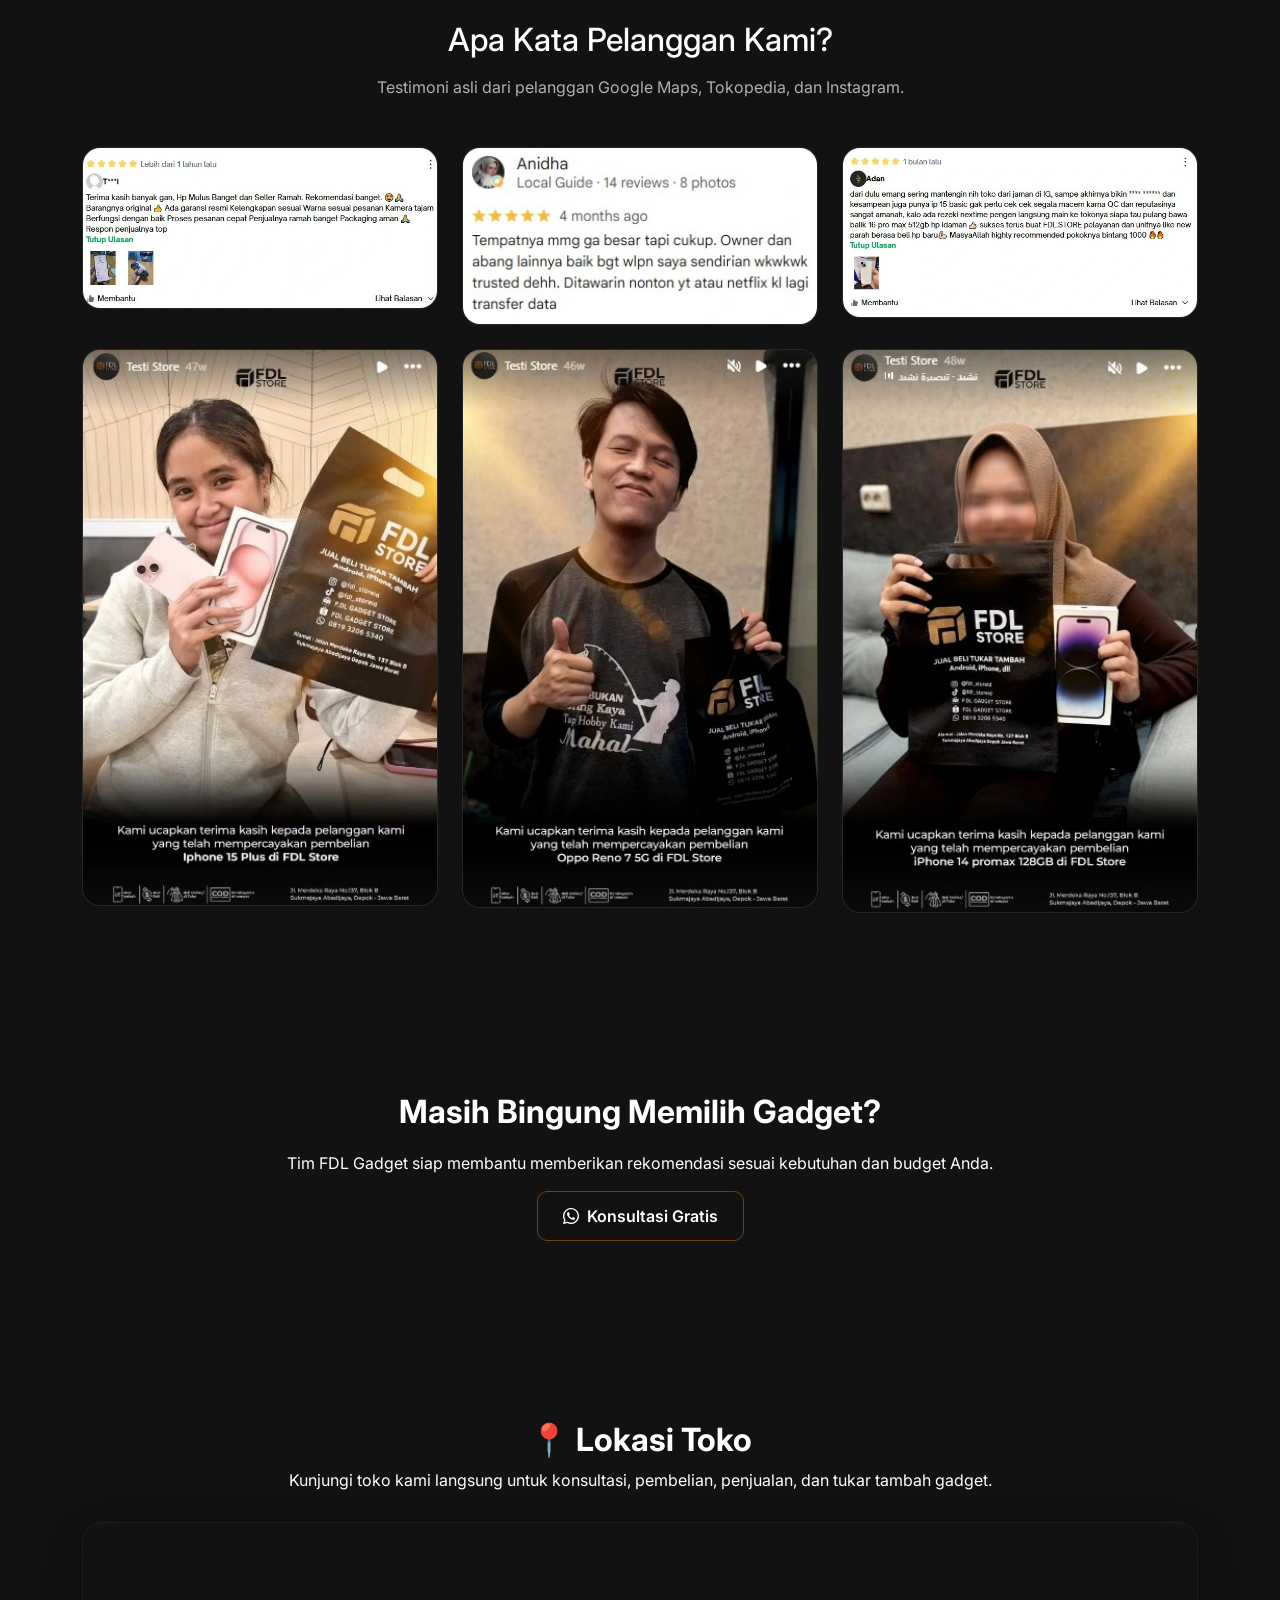
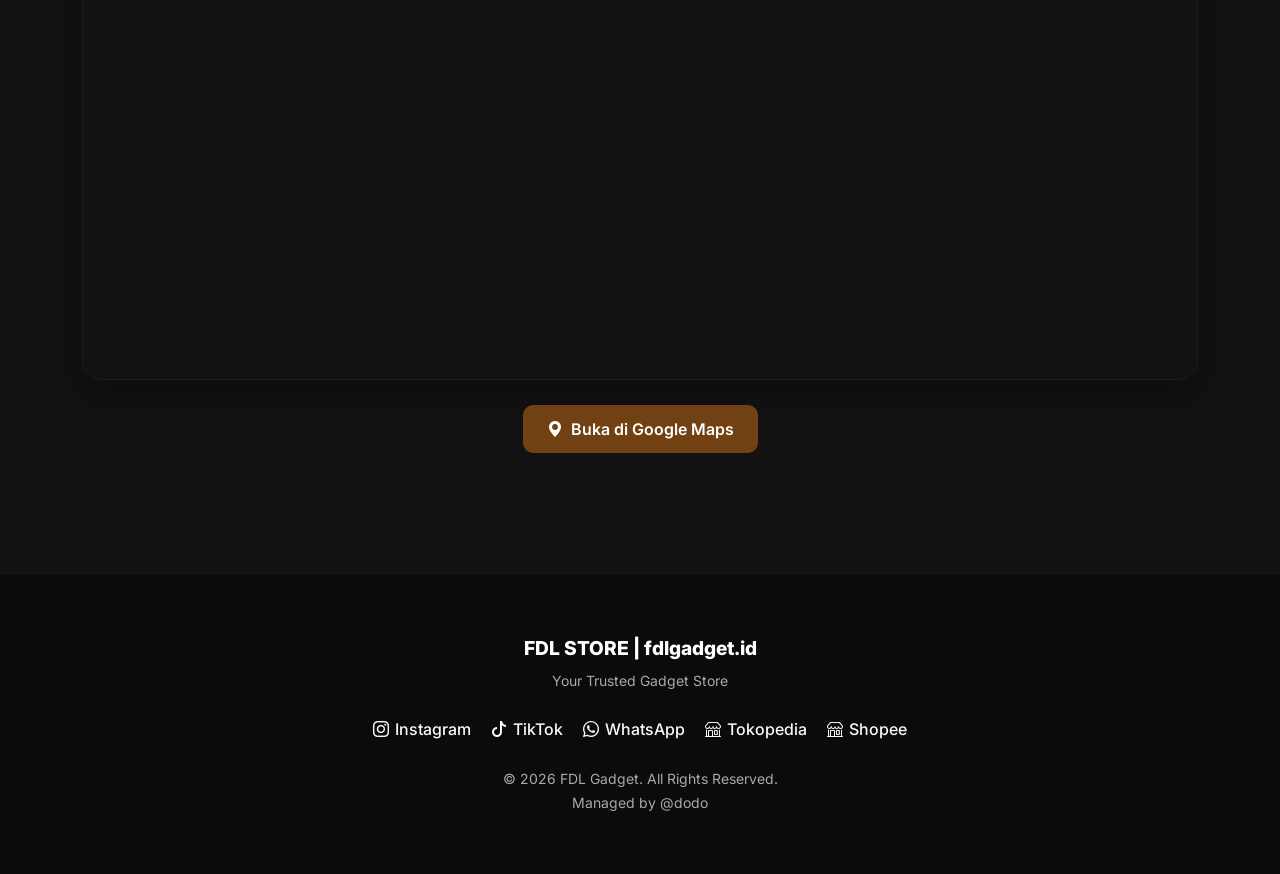
==== commit d9589a16: "optimized frontend" ====
--- a/index.html
+++ b/index.html
@@ -17,9 +17,7 @@
     />
 
     <meta name="robots" content="index, follow" />
-
     <meta name="theme-color" content="#121212" />
-
     <meta name="author" content="FDL Gadget" />
 
     <link rel="canonical" href="https://fdlgadget.id" />
@@ -92,10 +90,12 @@
 
     <link rel="manifest" href="img/favicon/site.webmanifest?v=20260615" />
 
-    <!-- Icons -->
+    <!-- Icons: Diubah menjadi lazy load untuk mencegah render-blocking -->
     <link
       href="https://cdn.jsdelivr.net/npm/bootstrap-icons/font/bootstrap-icons.css"
       rel="stylesheet"
+      media="print"
+      onload="this.media = 'all'"
     />
 
     <!-- Bootstrap -->
@@ -237,6 +237,7 @@
       id="stickyWa"
       href="https://wa.me/6282130297591?text=Halo%20FDL%20Gadget%20👋%0A%0ASaya%20lihat%20website%20dan%20ingin%20tanya%3A%0A-%20Ketersediaan%20stok%0A-%20Harga%20terbaru%0A-%20Rekomendasi%20sesuai%20budget%0A%0A(Sumber%3A%20Website%20FDL%20Gadget)"
       target="_blank"
+      aria-label="Chat WhatsApp FDL Gadget"
     >
       <i class="bi bi-whatsapp"></i>
       Tanya Sekarang
@@ -251,7 +252,7 @@
             src="img/webp/logo.webp"
             width="38"
             height="38"
-            alt="FDL Gadget"
+            alt="Logo FDL Gadget"
           />
           FDL STORE
         </a>
@@ -276,6 +277,7 @@
                 href="https://wa.me/6282130297591?text=Halo%20min,%20saya%20mau%20tanya%20tentang%20produk%20FDL%20Gadget"
                 target="_blank"
                 class="btn-whatsapp"
+                aria-label="Hubungi via WhatsApp"
               >
                 <i class="bi bi-whatsapp"></i>
                 WhatsApp
@@ -305,12 +307,17 @@
             src="img/webp/logo.webp"
             width="38"
             height="38"
-            alt="FDL Gadget"
+            alt="Logo FDL Gadget"
           />
           <span>FDL STORE</span>
         </div>
 
-        <button type="button" class="mobile-close" data-bs-dismiss="offcanvas">
+        <button
+          type="button"
+          class="mobile-close"
+          data-bs-dismiss="offcanvas"
+          aria-label="Tutup Menu"
+        >
           <i class="bi bi-x-lg"></i>
         </button>
       </div>
@@ -334,6 +341,7 @@
               href="https://wa.me/6282130297591?text=Halo%20min,%20saya%20mau%20tanya%20tentang%20produk%20FDL%20Gadget"
               target="_blank"
               class="btn-whatsapp"
+              aria-label="Hubungi via WhatsApp"
             >
               <i class="bi bi-whatsapp"></i>
               WhatsApp
@@ -344,15 +352,27 @@
         <hr />
 
         <div class="social-menu">
-          <a href="https://instagram.com/fdl_storeid" target="_blank">
+          <a
+            href="https://instagram.com/fdl_storeid"
+            target="_blank"
+            aria-label="Instagram"
+          >
             <i class="bi bi-instagram"></i>
           </a>
 
-          <a href="https://www.tiktok.com/@fdl_storeid" target="_blank">
+          <a
+            href="https://www.tiktok.com/@fdl_storeid"
+            target="_blank"
+            aria-label="TikTok"
+          >
             <i class="bi bi-tiktok"></i>
           </a>
 
-          <a href="https://www.tokopedia.com/fdlgadget" target="_blank">
+          <a
+            href="https://www.tokopedia.com/fdlgadget"
+            target="_blank"
+            aria-label="Tokopedia"
+          >
             <i class="bi bi-shop"></i>
           </a>
         </div>
@@ -394,25 +414,25 @@
           <div class="why-grid">
             <div class="why-card">
               <i class="bi bi-shield-check"></i>
-              <h4>Quality Checked</h4>
+              <h3>Quality Checked</h3>
               <p>Setiap unit diperiksa sebelum dijual.</p>
             </div>
 
             <div class="why-card">
               <i class="bi bi-phone"></i>
-              <h4>Produk Pilihan</h4>
+              <h3>Produk Pilihan</h3>
               <p>Smartphone, laptop, dan gadget berkualitas.</p>
             </div>
 
             <div class="why-card">
               <i class="bi bi-chat-dots"></i>
-              <h4>Fast Response</h4>
+              <h3>Fast Response</h3>
               <p>Respon cepat dan ramah.</p>
             </div>
 
             <div class="why-card">
               <i class="bi bi-star"></i>
-              <h4>Trusted Seller</h4>
+              <h3>Trusted Seller</h3>
               <p>Dipercaya banyak pelanggan.</p>
             </div>
           </div>
@@ -430,17 +450,20 @@
                 <img
                   loading="lazy"
                   src="img/webp/tokped1.webp"
-                  width="386"
-                  height="386"
+                  width="400"
+                  height="400"
                   alt="Vivo X300 Basic"
                 />
-                <h5 class="product-h5">Vivo X300 Basic</h5>
+                <h3 class="product-h5">Vivo X300 Basic</h3>
                 <p>Rp 12.860.000</p>
-                <a href="https://tk.tokopedia.com/ZSXQ1dTKv/">
+                <a
+                  href="https://tk.tokopedia.com/ZSXQ1dTKv/"
+                  aria-label="Beli Vivo X300 Basic di Tokopedia"
+                >
                   <img
                     src="img/svg/tokopedia.svg"
                     class="tokopedia-icon"
-                    alt="Tokopedia Icon"
+                    alt=""
                   />Buy on Tokopedia</a
                 >
               </div>
@@ -451,20 +474,21 @@
                 <img
                   loading="lazy"
                   src="img/webp/tokped2.webp"
-                  width="386"
-                  height="386"
+                  width="400"
+                  height="400"
                   alt="Huawei Mate XT"
                 />
-                <h5 class="product-h5">Huawei Mate XT</h5>
+                <h3 class="product-h5">Huawei Mate XT</h3>
                 <p>Rp 36.800.000</p>
                 <a
                   href="https://tk.tokopedia.com/ZSQ58M5pt/"
                   class="tokpedia-link"
+                  aria-label="Beli Huawei Mate XT di Tokopedia"
                 >
                   <img
                     src="img/svg/tokopedia.svg"
                     class="tokopedia-icon"
-                    alt="Tokopedia Icon"
+                    alt=""
                   />
                   Buy on Tokopedia</a
                 >
@@ -476,17 +500,20 @@
                 <img
                   loading="lazy"
                   src="img/webp/tokped3.webp"
-                  width="386"
-                  height="386"
+                  width="400"
+                  height="400"
                   alt="Iphone 16 Promax"
                 />
-                <h5 class="product-h5">iPhone 16 Promax</h5>
+                <h3 class="product-h5">iPhone 16 Promax</h3>
                 <p>Rp 19.160.000</p>
-                <a href="https://tk.tokopedia.com/ZSXxoBAe9/">
+                <a
+                  href="https://tk.tokopedia.com/ZSXxoBAe9/"
+                  aria-label="Beli iPhone 16 Promax di Tokopedia"
+                >
                   <img
                     src="img/svg/tokopedia.svg"
                     class="tokopedia-icon"
-                    alt="Tokopedia Icon"
+                    alt=""
                   />Buy on Tokopedia</a
                 >
               </div>
@@ -497,15 +524,20 @@
                 <img
                   loading="lazy"
                   src="img/webp/tokped4.webp"
+                  width="400"
+                  height="400"
                   alt="Samsung Galaxy S23 Ultra 1 TB"
                 />
-                <h5 class="product-h5">Samsung Galaxy S23 Ultra</h5>
+                <h3 class="product-h5">Samsung Galaxy S23 Ultra</h3>
                 <p>Rp 10.960.000</p>
-                <a href="https://tk.tokopedia.com/ZSXQJN7qM/">
+                <a
+                  href="https://tk.tokopedia.com/ZSXQJN7qM/"
+                  aria-label="Beli Samsung Galaxy S23 Ultra di Tokopedia"
+                >
                   <img
                     src="img/svg/tokopedia.svg"
                     class="tokopedia-icon"
-                    alt="Tokopedia Icon"
+                    alt=""
                   />
                   Buy on Tokopedia</a
                 >
@@ -532,6 +564,8 @@
                       loading="lazy"
                       src="img/webp/store.webp"
                       class="d-block w-100"
+                      width="600"
+                      height="400"
                       alt="FDL Gadget Store"
                     />
                   </div>
@@ -541,6 +575,8 @@
                       loading="lazy"
                       src="img/webp/store2.webp"
                       class="d-block w-100"
+                      width="600"
+                      height="400"
                       alt="FDL Gadget Display"
                     />
                   </div>
@@ -550,13 +586,14 @@
                       loading="lazy"
                       src="img/webp/store3.webp"
                       class="d-block w-100"
+                      width="600"
+                      height="400"
                       alt="FDL Gadget Activity"
                     />
                   </div>
                 </div>
 
                 <!-- Arrow -->
-
                 <button
                   class="carousel-control-prev"
                   type="button"
@@ -578,7 +615,6 @@
                 </button>
 
                 <!-- Indicator -->
-
                 <div class="carousel-indicators">
                   <button
                     type="button"
@@ -716,6 +752,9 @@
               <div class="review-card">
                 <img
                   src="img/webp/review-tokopedia-2.webp"
+                  width="674"
+                  height="304"
+                  loading="lazy"
                   alt="Google Maps Review"
                 />
               </div>
@@ -723,7 +762,13 @@
 
             <div class="col-12 col-md-4">
               <div class="review-card">
-                <img src="img/webp/review-maps-1.webp" alt="Tokopedia Review" />
+                <img
+                  src="img/webp/review-maps-1.webp"
+                  width="350"
+                  height="174"
+                  loading="lazy"
+                  alt="Maps Review"
+                />
               </div>
             </div>
 
@@ -731,6 +776,9 @@
               <div class="review-card">
                 <img
                   src="img/webp/review-tokopedia-1.webp"
+                  width="693"
+                  height="330"
+                  loading="lazy"
                   alt="Tokopedia Review"
                 />
               </div>
@@ -740,6 +788,9 @@
               <div class="review-card">
                 <img
                   src="img/webp/review-instagram-2.webp"
+                  width="341"
+                  height="535"
+                  loading="lazy"
                   alt="Instagram Review"
                 />
               </div>
@@ -749,6 +800,9 @@
               <div class="review-card">
                 <img
                   src="img/webp/review-instagram-3.webp"
+                  width="340"
+                  height="535"
+                  loading="lazy"
                   alt="Instagram Review"
                 />
               </div>
@@ -758,6 +812,9 @@
               <div class="review-card">
                 <img
                   src="img/webp/review-instagram-1.webp"
+                  width="339"
+                  height="538"
+                  loading="lazy"
                   alt="Instagram Review"
                 />
               </div>
@@ -826,13 +883,24 @@
       <p class="footer-title">FDL STORE | fdlgadget.id</p>
       <small>Your Trusted Gadget Store</small>
 
+      <!-- Menambahkan class text-light untuk memperbaiki masalah kontras -->
       <div class="footer-links">
-        <a href="https://www.instagram.com/fdl_storeid" target="_blank">
+        <a
+          href="https://www.instagram.com/fdl_storeid"
+          target="_blank"
+          class="text-light"
+          aria-label="Instagram"
+        >
           <i class="bi bi-instagram"></i>
           Instagram
         </a>
 
-        <a href="https://www.tiktok.com/@fdl_storeid" target="_blank">
+        <a
+          href="https://www.tiktok.com/@fdl_storeid"
+          target="_blank"
+          class="text-light"
+          aria-label="TikTok"
+        >
           <i class="bi bi-tiktok"></i>
           TikTok
         </a>
@@ -840,17 +908,29 @@
         <a
           href="https://wa.me/6282130297591?text=Halo%20min,%20saya%20mau%20tanya%20tentang%20produk%20FDL%20Gadget"
           target="_blank"
+          class="text-light"
+          aria-label="WhatsApp"
         >
           <i class="bi bi-whatsapp"></i>
           WhatsApp
         </a>
 
-        <a href="https://www.tokopedia.com/fdlgadget" target="_blank">
+        <a
+          href="https://www.tokopedia.com/fdlgadget"
+          target="_blank"
+          class="text-light"
+          aria-label="Tokopedia"
+        >
           <i class="bi bi-shop"></i>
           Tokopedia
         </a>
 
-        <a href="https://www.shopee.co.id/fadeljuniarakbar" target="_blank">
+        <a
+          href="https://www.shopee.co.id/fadeljuniarakbar"
+          target="_blank"
+          class="text-light"
+          aria-label="Shopee"
+        >
           <i class="bi bi-shop"></i>
           Shopee
         </a>
@@ -864,6 +944,6 @@
       integrity="sha384-YvpcrYf0tY3lHB60NNkmXc5s9fDVZLESaAA55NDzOxhy9GkcIdslK1eN7N6jIeHz"
       crossorigin="anonymous"
     ></script>
-    <script src="js/main.js"></script>
+    <script src="js/main.js" defer></script>
   </body>
 </html>
--- a/css/FDL.css
+++ b/css/FDL.css
@@ -3,10 +3,11 @@
   --bg: #121212;
   --text: #ffffff;
   --border: #3a3a3a;
+  --wa-color: #25d366;
 }
 
 html {
-  scroll-behavior: auto;
+  scroll-behavior: smooth; /* Diubah ke smooth biar nyaman saat klik menu */
 }
 
 body {
@@ -18,34 +19,27 @@
 }
 
 /* =========================
-   sticky-wa
-========================= */
-
+   STICKY WHATSAPP
+========================= */
 .sticky-wa {
   position: fixed;
   right: 16px;
   bottom: 16px;
   z-index: 900;
-
   display: flex;
   align-items: center;
   gap: 8px;
-
-  background: #25d366;
+  background: var(--wa-color);
   color: white;
   padding: 12px 16px;
-  border-radius: 999px;
-
+  border-radius: 99px;
   font-weight: 600;
   font-size: 14px;
   text-decoration: none;
-
   box-shadow: 0 10px 25px rgba(0, 0, 0, 0.15);
-
   opacity: 0;
   transform: translateY(18px);
   pointer-events: none;
-
   transition:
     opacity 0.35s ease,
     transform 0.35s ease;
@@ -66,7 +60,6 @@
 /* =========================
    NAVBAR
 ========================= */
-
 .navbar {
   transition: all 0.3s ease;
   padding: 0.65rem 0;
@@ -84,20 +77,15 @@
 .navbar.scrolled {
   background: rgba(18, 18, 18, 0.95);
   backdrop-filter: blur(12px);
+  -webkit-backdrop-filter: blur(12px); /* Safari support */
   box-shadow: 0 2px 20px rgba(0, 0, 0, 0.25);
 }
 
-/* =========================
-   LOGO
-========================= */
-
 .navbar-brand {
   display: flex;
   align-items: center;
   gap: 10px;
-
   color: white !important;
-
   font-weight: 700;
   letter-spacing: 0.5px;
 }
@@ -108,34 +96,24 @@
 }
 
 /* =========================
-   DESKTOP MENU
-========================= */
-
+   DESKTOP MENU & BTN
+========================= */
 .nav-link {
   position: relative;
-
   color: white !important;
-
   margin-left: 18px;
-
   font-weight: 500;
-
   transition: 0.3s;
 }
 
 .nav-link::after {
   content: "";
-
   position: absolute;
-
   bottom: -4px;
   left: 0;
-
   width: 0;
   height: 2px;
-
-  background: #714013;
-
+  background: var(--gold);
   transition: 0.3s ease;
 }
 
@@ -143,51 +121,35 @@
   width: 100%;
 }
 
-/* =========================
-   WHATSAPP BUTTON
-========================= */
-
-.btn-whatsapp {
-  display: flex;
-  align-items: center;
-  justify-content: center;
-
+.btn-whatsapp,
+.whatsapp-btn {
+  display: flex;
+  align-items: center;
+  justify-content: center;
+  gap: 6px;
   height: 42px;
-
   padding: 0 1.2rem;
-
-  background: #25d366;
-
+  background: var(--wa-color);
   color: white !important;
-
-  border-radius: 999px;
-
+  border-radius: 99px;
   text-decoration: none;
-
   font-weight: 600;
-
   transition: 0.3s;
 }
 
-.btn-whatsapp:hover {
+.btn-whatsapp:hover,
+.whatsapp-btn:hover {
   transform: translateY(-2px);
-
   box-shadow: 0 10px 25px rgba(37, 211, 102, 0.35);
-
   color: white !important;
 }
 
 /* =========================
-   HAMBURGER
-========================= */
-
+   MOBILE MENU (OFFCANVAS)
+========================= */
 .navbar-toggler {
   border: none !important;
   outline: none !important;
-  box-shadow: none !important;
-}
-
-.navbar-toggler:focus {
   box-shadow: none !important;
 }
 
@@ -211,12 +173,8 @@
   transform: rotate(90deg);
 }
 
-/* =========================
-   OFFCANVAS
-========================= */
-
 .offcanvas {
-  background: #121212;
+  background: var(--bg);
   color: white;
   width: 280px;
 }
@@ -245,28 +203,25 @@
 
 .social-menu {
   display: flex;
-
-  justify-content: center;
-
+  justify-content: center;
   gap: 24px;
-
   margin-top: 30px;
 }
 
 .social-menu a {
   color: white;
-
   font-size: 1.5rem;
-
   transition: 0.3s;
 }
 
 .social-menu a:hover {
-  color: #714013;
-
+  color: var(--gold);
   transform: translateY(-3px);
 }
 
+/* =========================
+   SECTIONS & HERO
+========================= */
 #stats {
   scroll-margin-top: 90px;
 }
@@ -276,14 +231,11 @@
   min-height: 100vh;
   max-height: 100vh;
   overflow: hidden;
-
-  display: flex;
-  align-items: center;
-
+  display: flex;
+  align-items: center;
   background-image: url("../img/webp/hero.webp");
   background-size: cover;
   background-position: center;
-
   position: relative;
 }
 
@@ -291,7 +243,6 @@
   content: "";
   position: absolute;
   inset: 0;
-
   background: linear-gradient(
     to right,
     rgba(0, 0, 0, 0.75),
@@ -302,16 +253,11 @@
 .hero-content {
   position: relative;
   z-index: 2;
-
-  height: 100%;
-
   display: flex;
   flex-direction: column;
   justify-content: center;
-
   max-width: 1200px;
   margin: auto;
-
   padding: 0 2rem;
 }
 
@@ -319,12 +265,10 @@
   font-size: clamp(2.8rem, 8vw, 5rem);
   font-weight: 800;
   letter-spacing: 2px;
-
-  text-align: center;
-
+  text-align: center;
   color: var(--gold);
-
   text-shadow: 0 5px 30px rgba(113, 64, 19, 0.35);
+  margin-bottom: 0.5rem;
 }
 
 .hero-content p {
@@ -332,6 +276,7 @@
   text-align: center;
   line-height: 1.8;
   opacity: 0.95;
+  margin: 0 auto;
 }
 
 .hero-buttons {
@@ -342,41 +287,43 @@
   justify-content: center;
 }
 
-.btn-shop {
-  background: linear-gradient(135deg, #b8862b, #714013);
-  color: white;
-
+.btn-shop,
+.btn-hero {
   padding: 0.8rem 1.5rem;
-
+  color: white;
   text-decoration: none;
   border-radius: 8px;
+  font-weight: 600;
+  display: inline-flex;
+  align-items: center;
+  gap: 8px;
+  transition:
+    transform 0.3s,
+    box-shadow 0.3s,
+    background 0.3s;
+}
+
+.btn-shop {
+  background: linear-gradient(135deg, #b8862b, var(--gold));
 }
 
 .btn-hero {
   border: 1px solid rgba(255, 255, 255, 0.4);
   background: rgba(37, 211, 102, 0.12);
   backdrop-filter: blur(6px);
-  padding: 0.8rem 1.5rem;
-  color: white;
-  text-decoration: none;
-  border-radius: 8px;
-}
-
-.btn-shop,
-.btn-hero {
-  transition:
-    transform 0.3s,
-    box-shadow 0.3s,
-    background 0.3s;
+  -webkit-backdrop-filter: blur(6px);
 }
 
 .btn-shop:hover,
 .btn-hero:hover {
   transform: translateY(-3px);
-
   box-shadow: 0 10px 30px rgba(0, 0, 0, 0.25);
-}
-
+  color: white;
+}
+
+/* =========================
+   WHY US
+========================= */
 .why-us {
   padding: 80px 20px;
 }
@@ -384,6 +331,7 @@
 .why-us h2 {
   text-align: center;
   margin-bottom: 50px;
+  font-weight: 700;
 }
 
 .why-grid {
@@ -406,44 +354,39 @@
 
 .why-card:hover {
   transform: translateY(-8px);
-
-  border-color: #714013;
-
+  border-color: var(--gold);
   box-shadow: 0 15px 35px rgba(0, 0, 0, 0.35);
 }
 
 .why-card i {
   font-size: 2rem;
-  color: #714013;
-}
-
+  color: var(--gold);
+  margin-bottom: 15px;
+  display: inline-block;
+}
+
+/* =========================
+   PRODUCTS
+========================= */
 .featured-product {
   padding: 80px 0;
-  background: #121212;
-  color: white;
-}
-.tokopedia-icon {
-  width: 24px;
-  height: 24px;
-  object-fit: contain;
-  flex-shrink: 0;
-  margin-bottom: 2px;
+  background: var(--bg);
+}
+
+.featured-product h2 {
+  text-align: center;
+  margin-bottom: 40px;
+  font-weight: 700;
 }
 
 .product-card {
   height: 100%;
-
   display: flex;
   flex-direction: column;
-
   background: #1b1b1b;
-
   border-radius: 18px;
-
   overflow: hidden;
-
   border: 1px solid rgba(255, 255, 255, 0.05);
-
   transition:
     transform 0.3s,
     box-shadow 0.3s;
@@ -451,7 +394,6 @@
 
 .product-card:hover {
   transform: translateY(-10px);
-
   box-shadow: 0 20px 40px rgba(0, 0, 0, 0.35);
 }
 
@@ -459,9 +401,7 @@
   width: 100%;
   height: auto;
   aspect-ratio: 1/1;
-
   object-fit: cover;
-
   transition: transform 0.5s ease;
   margin-bottom: 10px;
 }
@@ -470,23 +410,35 @@
   transform: scale(1.05);
 }
 
-.product-h5 {
-  padding: 2px 20px;
-}
+.product-h5,
 .product-card p {
   padding: 2px 20px;
+  margin: 0;
+}
+
+.product-h5 {
+  font-size: 1.2rem;
+  font-weight: 700;
+  margin-bottom: 5px;
+}
+
+.tokopedia-icon {
+  width: 20px;
+  height: 20px;
+  object-fit: contain;
+  flex-shrink: 0;
 }
 
 .product-card a {
   display: flex;
   align-items: center;
   justify-content: center;
-  gap: 1px;
+  gap: 8px;
   margin: 20px;
   margin-top: auto;
-  padding: 10px;
+  padding: 12px;
   text-decoration: none;
-  background: #714013;
+  background: var(--gold);
   color: white;
   border-radius: 10px;
   font-weight: 600;
@@ -495,14 +447,16 @@
 
 .product-card a:hover {
   background: #8b5320;
-  text-decoration: none;
   transform: translateY(-2px);
-}
-
+  color: white;
+}
+
+/* =========================
+   ABOUT & CAROUSEL
+========================= */
 .about-section {
   padding: 80px 0;
   background: #181818;
-  color: white;
 }
 
 .about-section ul {
@@ -512,11 +466,7 @@
 
 .about-section li {
   margin-bottom: 10px;
-}
-
-.about-section img {
-  width: 100%;
-  border-radius: 15px;
+  font-weight: 500;
 }
 
 .about-section h2 {
@@ -532,58 +482,40 @@
   border: 1px solid rgba(255, 255, 255, 0.05);
   overflow: hidden;
   border-radius: 20px;
+  box-shadow: 0 15px 40px rgba(0, 0, 0, 0.35);
 }
 
 .carousel-item {
   transition:
     transform 0.8s ease-in-out,
     opacity 0.8s ease-in-out;
-  padding: 0 10px;
-}
-
-.carousel-item.active {
-  opacity: 1;
-}
-
-.carousel-item-next,
-.carousel-item-prev {
-  opacity: 0.5;
 }
 
 .carousel-inner img {
-  height: 450px;
   width: 100%;
+  aspect-ratio: 16/10; /* Proporsional modern, menggantikan height kaku */
   object-fit: cover;
 }
 
 .carousel-control-prev-icon,
 .carousel-control-next-icon {
   background-size: 60%;
-
   width: 40px;
   height: 40px;
-
   border-radius: 50%;
-
   background-color: rgba(0, 0, 0, 0.4);
-
-  padding: 20px;
 }
 
 .carousel-indicators {
-  margin-bottom: 10px;
+  margin-bottom: 15px;
 }
 
 .carousel-indicators button {
-  width: 14px !important;
-  height: 14px !important;
-
+  width: 10px !important;
+  height: 10px !important;
   border-radius: 50% !important;
-
   margin: 0 5px !important;
-
   border: none !important;
-
   background-color: rgba(255, 255, 255, 0.5) !important;
 }
 
@@ -591,19 +523,18 @@
   background-color: #ffffff !important;
 }
 
-.carousel {
-  overflow: hidden;
-  border-radius: 20px;
-  box-shadow: 0 15px 40px rgba(0, 0, 0, 0.35);
-}
-
-.contact-section {
+/* =========================
+   CONTACT & CTA
+========================= */
+.contact-section,
+.cta-section {
   padding: 100px 0;
-  background: #121212;
-  color: white;
-}
-
-.contact-section h2 {
+  background: var(--bg);
+  text-align: center;
+}
+
+.contact-section h2,
+.cta-section h2 {
   font-weight: 700;
   margin-bottom: 20px;
 }
@@ -621,38 +552,48 @@
   border-radius: 10px;
   text-decoration: none;
   color: white;
-  border: 1px solid #714013;
+  border: 1px solid var(--gold);
+  display: inline-flex;
+  align-items: center;
+  gap: 8px;
+  font-weight: 600;
   transition: 0.3s;
 }
 
 .btn-contact:hover {
-  background: #714013;
-  color: white;
-}
-
+  background: var(--gold);
+  color: white;
+  transform: translateY(-2px);
+}
+
+/* =========================
+   STATS & TESTIMONIAL
+========================= */
 .trust-stats {
   display: flex;
   justify-content: center;
   gap: 50px;
   margin: 40px 0;
   flex-wrap: wrap;
+  text-align: center;
 }
 
 .trust-stats h3 {
-  color: #714013;
-  font-size: 2rem;
-  font-weight: 700;
+  color: var(--gold);
+  font-size: 2.5rem;
+  font-weight: 800;
+  margin-bottom: 5px;
 }
 
 .trust-stats p {
   color: #ccc;
   margin: 0;
+  font-weight: 500;
 }
 
 .testimonial-section {
   padding: 80px 0;
-  background: #121212;
-  color: white;
+  background: var(--bg);
 }
 
 .review-subtitle {
@@ -661,13 +602,9 @@
 
 .review-card {
   background: #1b1b1b;
-
   border-radius: 18px;
-
   overflow: hidden;
-
   border: 1px solid rgba(255, 255, 255, 0.05);
-
   transition:
     transform 0.3s,
     box-shadow 0.3s;
@@ -675,47 +612,38 @@
 
 .review-card:hover {
   transform: translateY(-8px);
-
   box-shadow: 0 20px 40px rgba(0, 0, 0, 0.35);
 }
 
 .review-card img {
   width: 100%;
+  height: auto;
+  object-fit: cover;
   display: block;
 }
 
-.btn-review {
-  display: inline-block;
-  padding: 12px 28px;
-  border-radius: 10px;
-  text-decoration: none;
-  color: white;
-  border: 1px solid #714013;
-  transition: 0.3s;
-}
-
-.btn-review:hover {
-  background: #714013;
-  color: white;
-}
-
+/* =========================
+   LOCATION
+========================= */
 .store-location {
   padding: 80px 0 120px 0;
   text-align: center;
 }
 
+.store-location h2 {
+  font-weight: 700;
+}
+
 .map-container {
   overflow: hidden;
-
   border-radius: 20px;
-
   border: 1px solid rgba(255, 255, 255, 0.05);
-
   box-shadow: 0 15px 40px rgba(0, 0, 0, 0.3);
+  margin-top: 30px;
 }
 
 .location-buttons {
-  margin-top: 20px;
+  margin-top: 25px;
   display: flex;
   justify-content: center;
   gap: 12px;
@@ -723,33 +651,27 @@
 }
 
 .location-btn {
-  background: #714013;
+  background: var(--gold);
   color: white;
   text-decoration: none;
   padding: 12px 24px;
   border-radius: 10px;
+  font-weight: 600;
+  display: inline-flex;
+  align-items: center;
+  gap: 8px;
   transition: 0.3s;
 }
 
 .location-btn:hover {
   background: #8b5320;
   color: white;
-}
-
-.whatsapp-btn {
-  background: #25d366;
-  color: white;
-  text-decoration: none;
-  padding: 12px 24px;
-  border-radius: 10px;
-  transition: 0.3s;
-}
-
-.whatsapp-btn:hover {
-  opacity: 0.9;
-  color: white;
-}
-
+  transform: translateY(-2px);
+}
+
+/* =========================
+   FOOTER
+========================= */
 .fdl-footer {
   padding: 60px 0;
   text-align: center;
@@ -759,37 +681,47 @@
 }
 
 .footer-title {
-  margin: 0px;
-  font-weight: bold;
-  color: white;
+  font-size: 1.2rem;
+  font-weight: 800;
+  color: white;
+  margin-bottom: 5px;
 }
 
 .footer-links {
-  margin: 15px 0;
-  display: flex;
-  justify-content: center;
-  gap: 18px;
+  margin: 25px 0;
+  display: flex;
+  justify-content: center;
+  gap: 20px;
   flex-wrap: wrap;
 }
 
 .footer-links a {
-  margin: 0 10px;
+  display: inline-flex;
+  align-items: center;
+  gap: 6px;
   text-decoration: none;
-  color: #714013;
+  color: var(--gold);
+  font-weight: 500;
+  transition: color 0.3s;
+}
+
+.footer-links a:hover {
+  color: #ffffff;
 }
 
 /* =========================
    SCROLL ANIMATION SYSTEM
 ========================= */
-
 .product-card,
 .review-card,
 .why-card {
   opacity: 0;
+  /* Filter blur dihapus untuk optimasi FPS & rendering di Mobile */
   transform: translateY(30px) scale(0.98);
-  filter: blur(6px);
-  transition: all 0.6s cubic-bezier(0.2, 0.8, 0.2, 1);
-  will-change: transform, opacity, filter;
+  transition:
+    opacity 0.6s cubic-bezier(0.2, 0.8, 0.2, 1),
+    transform 0.6s cubic-bezier(0.2, 0.8, 0.2, 1);
+  will-change: transform, opacity;
 }
 
 .product-card.show,
@@ -797,9 +729,11 @@
 .why-card.show {
   opacity: 1;
   transform: translateY(0) scale(1);
-  filter: blur(0);
-}
-
+}
+
+/* =========================
+   RESPONSIVE (SINGLE MEDIA QUERY)
+========================= */
 @media (max-width: 768px) {
   .hero {
     min-height: 85vh;
@@ -815,14 +749,13 @@
 
   .hero-buttons {
     flex-direction: column;
-
     width: 100%;
   }
 
   .btn-shop,
   .btn-hero {
     width: 100%;
-    text-align: center;
+    justify-content: center;
   }
 
   .trust-stats {
@@ -830,7 +763,7 @@
   }
 
   .trust-stats h3 {
-    font-size: 1.5rem;
+    font-size: 1.8rem;
   }
 
   .product-card {
@@ -844,14 +777,13 @@
   .location-btn,
   .whatsapp-btn {
     width: 100%;
+    justify-content: center;
   }
 
   .footer-links {
-    gap: 12px;
-  }
-}
-
-@media (max-width: 768px) {
+    gap: 15px;
+  }
+
   .about-section {
     padding: 60px 0;
   }
@@ -860,11 +792,8 @@
     margin-bottom: 35px;
   }
 
-  .carousel-inner img {
-    height: 260px;
-  }
-
   .about-section h2 {
     margin-top: 10px;
-  }
-}
+    text-align: center;
+  }
+}
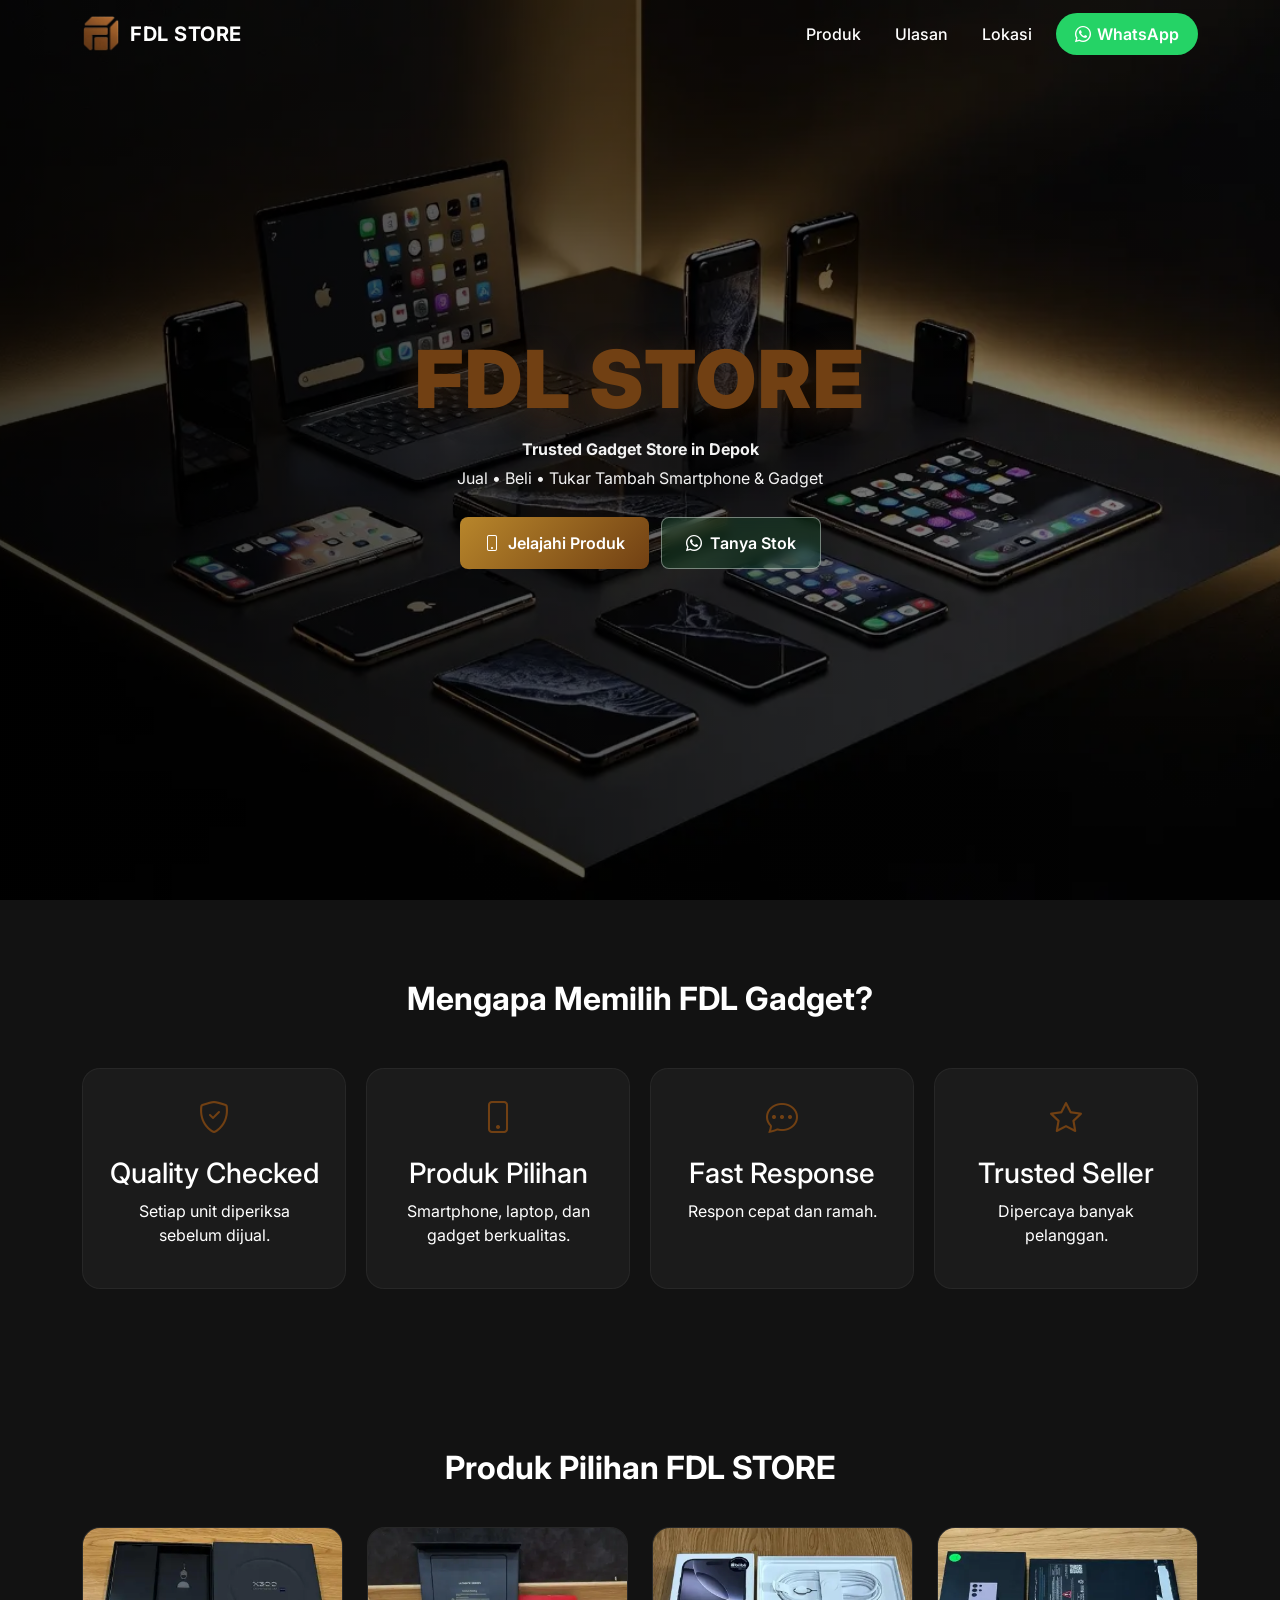
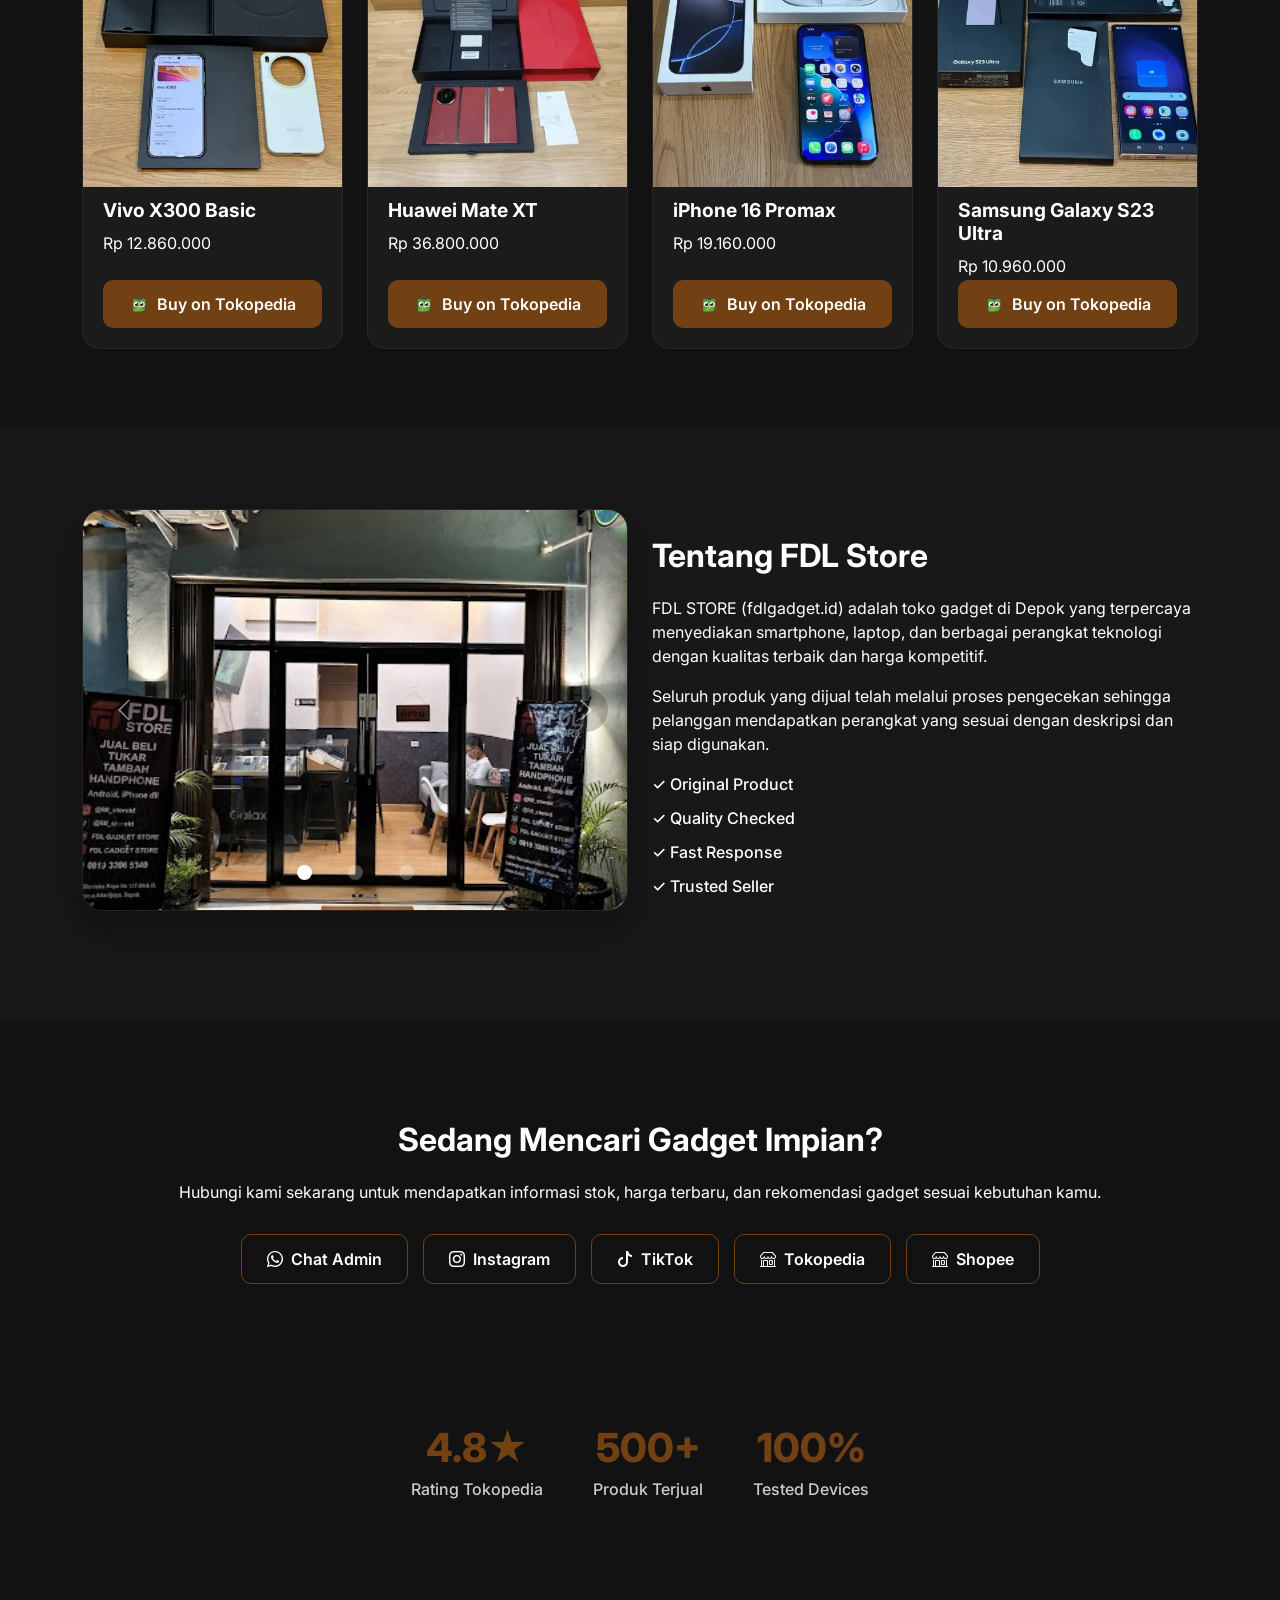
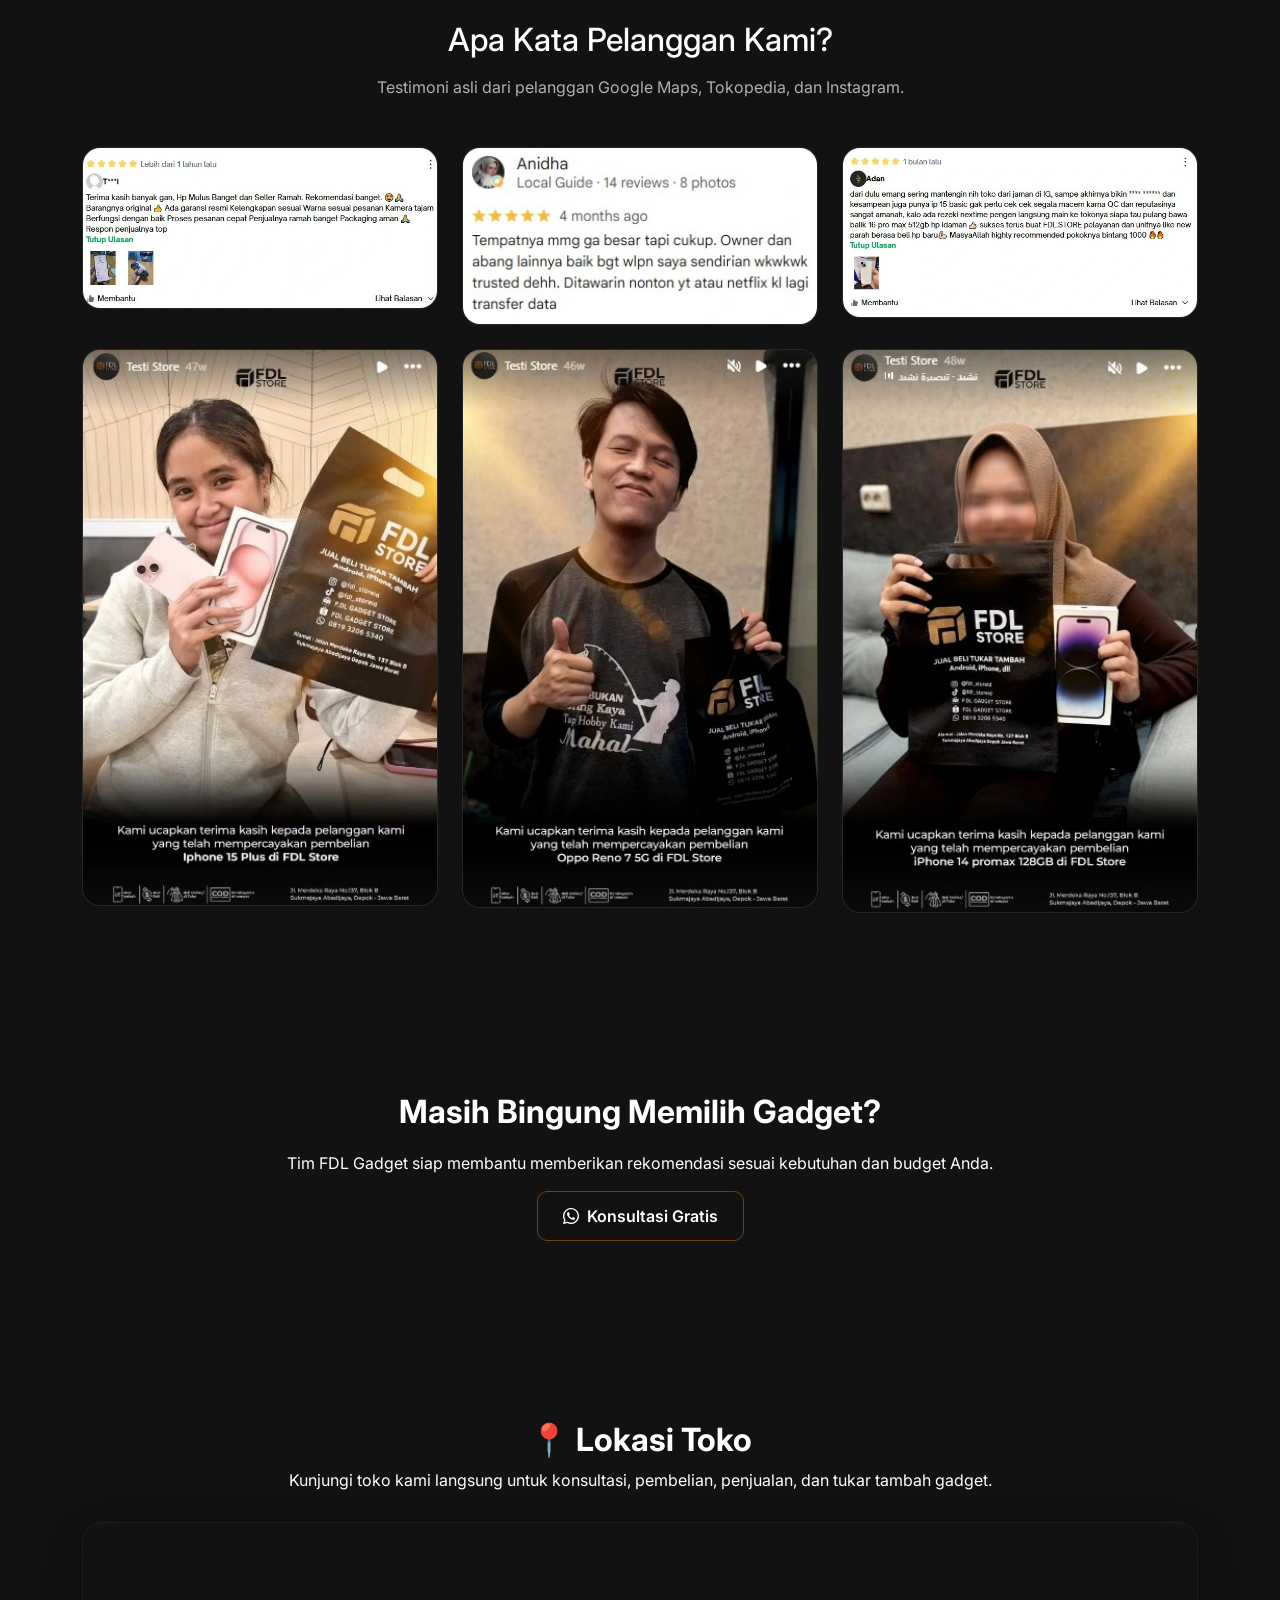
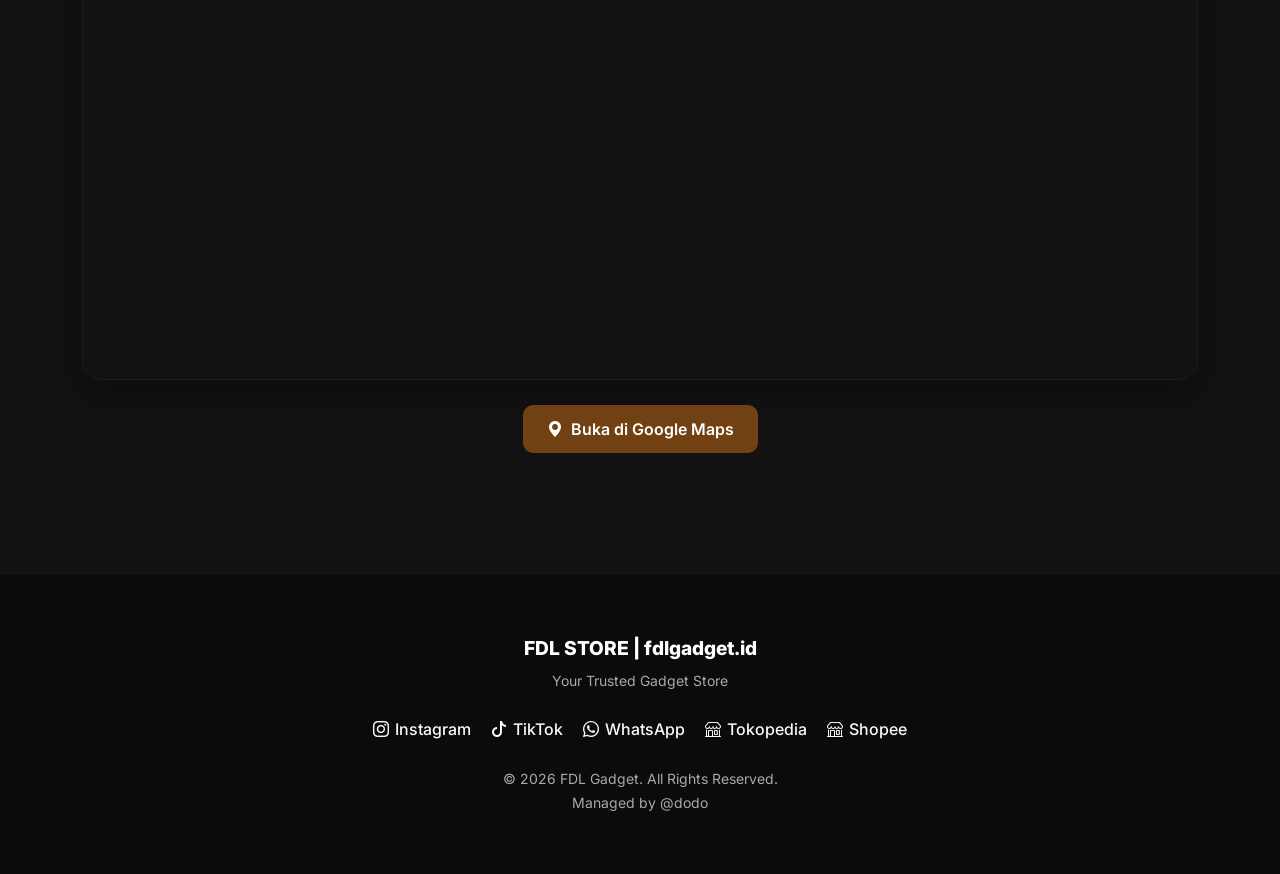
==== commit 6f367403: "optimized frontend" ====
--- a/index.html
+++ b/index.html
@@ -4,49 +4,32 @@
     <!-- Basic -->
     <meta charset="utf-8" />
     <meta name="viewport" content="width=device-width, initial-scale=1" />
-
     <title>FDL STORE | Toko Gadget di Depok</title>
-
     <meta
       name="description"
-      content="FDL STORE adalah toko gadget di Depok yang melayani jual, beli, dan tukar tambah smartphone Apple dan Android. Website resmi: fdlgadget.id."
+      content="FDL STORE adalah toko gadget di Depok yang melayani jual, beli, dan tukar tambah smartphone Apple dan Android."
     />
     <meta
       name="keywords"
       content="FDL Gadget, jual hp, smartphone, laptop, iPhone, Samsung, Xiaomi, Huawei, gadget, toko gadget depok"
     />
-
     <meta name="robots" content="index, follow" />
     <meta name="theme-color" content="#121212" />
     <meta name="author" content="FDL Gadget" />
-
     <link rel="canonical" href="https://fdlgadget.id" />
 
-    <!-- Open Graph -->
+    <!-- Open Graph & Twitter -->
     <meta property="og:title" content="FDL Gadget" />
     <meta
       property="og:description"
       content="Trusted Gadget Store. Smartphone, Laptop, Apple, Samsung, Xiaomi, Huawei, and more."
     />
     <meta property="og:image" content="https://fdlgadget.id/img/og-image.jpg" />
-    <meta property="og:image:width" content="1200" />
-    <meta property="og:image:height" content="630" />
     <meta property="og:url" content="https://fdlgadget.id" />
     <meta property="og:type" content="website" />
-    <meta property="og:site_name" content="FDL Gadget" />
-
-    <!-- Twitter -->
     <meta name="twitter:card" content="summary_large_image" />
-    <meta name="twitter:title" content="FDL Gadget" />
-    <meta
-      name="twitter:description"
-      content="Trusted Gadget Store. Smartphone, Laptop, Apple, Samsung, Xiaomi, Huawei, and more."
-    />
-    <meta
-      name="twitter:image"
-      content="https://fdlgadget.id/img/og-image.jpg"
-    />
-
+
+    <!-- Preload LCP Image -->
     <link
       rel="preload"
       as="image"
@@ -54,14 +37,103 @@
       fetchpriority="high"
     />
 
-    <!-- Preconnect -->
-    <link rel="preconnect" href="https://cdn.jsdelivr.net" />
-    <link rel="preconnect" href="https://fonts.gstatic.com" crossorigin />
+    <!-- Inline Critical CSS: Agar konten utama muncul instan tanpa menunggu file CSS -->
+    <style>
+      :root {
+        --gold: #714013;
+        --bg: #121212;
+        --text: #ffffff;
+      }
+      body {
+        margin: 0;
+        background: var(--bg);
+        color: var(--text);
+        font-family: "Inter", sans-serif;
+      }
+      .navbar {
+        position: fixed;
+        width: 100%;
+        top: 0;
+        padding: 0.65rem 0;
+        z-index: 999;
+        display: flex;
+        align-items: center;
+      }
+      .navbar-brand {
+        color: white !important;
+        font-weight: 700;
+        text-decoration: none;
+        display: flex;
+        align-items: center;
+        gap: 10px;
+      }
+      .hero {
+        height: 100vh;
+        display: flex;
+        align-items: center;
+        background: url("img/webp/hero.webp") center/cover;
+        position: relative;
+      }
+      .hero::before {
+        content: "";
+        position: absolute;
+        inset: 0;
+        background: rgba(0, 0, 0, 0.6);
+      }
+      .hero-content {
+        position: relative;
+        z-index: 2;
+        width: 100%;
+        text-align: center;
+        padding: 0 2rem;
+      }
+      .hero-content h1 {
+        font-size: clamp(2.5rem, 8vw, 5rem);
+        font-weight: 800;
+        color: var(--gold);
+        margin-bottom: 0.5rem;
+      }
+    </style>
+
+    <!-- Preload External CSS (Non-blocking) -->
+    <link
+      rel="preload"
+      href="https://cdn.jsdelivr.net/npm/bootstrap@5.3.3/dist/css/bootstrap.min.css"
+      as="style"
+      onload="
+        this.onload = null;
+        this.rel = 'stylesheet';
+      "
+    />
+    <link
+      rel="preload"
+      href="css/FDL.css"
+      as="style"
+      onload="
+        this.onload = null;
+        this.rel = 'stylesheet';
+      "
+    />
+    <noscript>
+      <link
+        rel="stylesheet"
+        href="https://cdn.jsdelivr.net/npm/bootstrap@5.3.3/dist/css/bootstrap.min.css"
+      />
+      <link rel="stylesheet" href="css/FDL.css" />
+    </noscript>
+
+    <!-- Fonts & Icons -->
     <link rel="preconnect" href="https://fonts.googleapis.com" />
     <link rel="preconnect" href="https://fonts.gstatic.com" crossorigin />
     <link
       href="https://fonts.googleapis.com/css2?family=Inter:wght@400;600;700;800&display=swap"
       rel="stylesheet"
+    />
+    <link
+      href="https://cdn.jsdelivr.net/npm/bootstrap-icons/font/bootstrap-icons.css"
+      rel="stylesheet"
+      media="print"
+      onload="this.media = 'all'"
     />
 
     <!-- Favicons -->
@@ -71,150 +143,33 @@
       sizes="96x96"
       href="img/favicon/favicon-96x96.png?v=20260615"
     />
-
-    <link
-      rel="icon"
-      type="image/svg+xml"
-      href="img/favicon/favicon.svg?v=20260615"
-    />
-
-    <link rel="shortcut icon" href="img/favicon/favicon.ico?v=20260615" />
-
-    <link
-      rel="apple-touch-icon"
-      sizes="180x180"
-      href="img/favicon/apple-touch-icon.png?v=20260615"
-    />
-
-    <meta name="apple-mobile-web-app-title" content="FDLGadget" />
-
     <link rel="manifest" href="img/favicon/site.webmanifest?v=20260615" />
-
-    <!-- Icons: Diubah menjadi lazy load untuk mencegah render-blocking -->
-    <link
-      href="https://cdn.jsdelivr.net/npm/bootstrap-icons/font/bootstrap-icons.css"
-      rel="stylesheet"
-      media="print"
-      onload="this.media = 'all'"
-    />
-
-    <!-- Bootstrap -->
-    <link
-      href="https://cdn.jsdelivr.net/npm/bootstrap@5.3.3/dist/css/bootstrap.min.css"
-      rel="stylesheet"
-      integrity="sha384-QWTKZyjpPEjISv5WaRU9OFeRpok6YctnYmDr5pNlyT2bRjXh0JMhjY6hW+ALEwIH"
-      crossorigin="anonymous"
-    />
-
-    <!-- Custom CSS -->
-    <link rel="stylesheet" href="css/FDL.css" />
 
     <!-- Schema Markup -->
     <script type="application/ld+json">
       {
         "@context": "https://schema.org",
         "@type": "Store",
-        "@id": "https://fdlgadget.id/#store",
         "name": "FDL STORE",
-        "alternateName": "FDL GADGET",
         "url": "https://fdlgadget.id",
-        "telephone": "+6282130297591",
-        "description": "Toko gadget di Depok yang melayani jual, beli, dan tukar tambah smartphone Apple dan Android.",
-        "priceRange": "$$",
-        "image": "https://fdlgadget.id/img/og-image.jpg",
-        "logo": "https://fdlgadget.id/img/logo.png",
-        "hasMap": "https://www.google.com/maps/place/FDL+STORE/@-6.3969262,106.8481576,19z/data=!4m6!3m5!1s0x2e69eb0064a60f65:0x3e218c2aedf7fab8!8m2!3d-6.396661!4d106.8484361!16s%2Fg%2F11x77sfgvk",
-        "address": {
-          "@type": "PostalAddress",
-          "streetAddress": "Jl. Merdeka Raya No.36f, RT.04/RW.28, Abadijaya",
-          "addressLocality": "Depok",
-          "addressRegion": "Jawa Barat",
-          "postalCode": "16417",
-          "addressCountry": "ID"
-        },
-        "openingHoursSpecification": [
-          {
-            "@type": "OpeningHoursSpecification",
-            "dayOfWeek": [
-              "Monday",
-              "Tuesday",
-              "Wednesday",
-              "Thursday",
-              "Friday",
-              "Saturday",
-              "Sunday"
-            ],
-            "opens": "10:00",
-            "closes": "21:00"
-          }
-        ],
-        "contactPoint": {
-          "@type": "ContactPoint",
-          "telephone": "+6282130297591",
-          "contactType": "customer service",
-          "availableLanguage": ["Indonesian"]
-        },
-        "areaServed": {
-          "@type": "City",
-          "name": "Depok"
-        },
-        "sameAs": [
-          "https://www.instagram.com/fdl_storeid",
-          "https://www.tiktok.com/@fdl_storeid",
-          "https://www.google.com/maps/place/FDL+STORE/@-6.3969262,106.8481576,19z/data=!4m6!3m5!1s0x2e69eb0064a60f65:0x3e218c2aedf7fab8!8m2!3d-6.396661!4d106.8484361!16s%2Fg%2F11x77sfgvk"
-        ]
+        "telephone": "+6282130297591"
       }
     </script>
 
-    <script type="application/ld+json">
-      {
-        "@context": "https://schema.org",
-        "@type": "Organization",
-        "@id": "https://fdlgadget.id/#organization",
-        "name": "FDL STORE",
-        "url": "https://fdlgadget.id",
-        "logo": {
-          "@type": "ImageObject",
-          "url": "https://fdlgadget.id/img/logo.png"
-        },
-        "sameAs": [
-          "https://www.instagram.com/fdl_storeid",
-          "https://www.tiktok.com/@fdl_storeid"
-        ]
-      }
-    </script>
-
-    <script type="application/ld+json">
-      {
-        "@context": "https://schema.org",
-        "@type": "WebSite",
-        "@id": "https://fdlgadget.id/#website",
-        "url": "https://fdlgadget.id",
-        "name": "FDL STORE",
-        "publisher": {
-          "@id": "https://fdlgadget.id/#organization"
-        }
-      }
-    </script>
-    <!-- Google Analytics -->
+    <!-- Google Analytics & Clarity -->
     <script
       async
       src="https://www.googletagmanager.com/gtag/js?id=G-TDWSRQ7Y9G"
     ></script>
-
     <script>
       window.dataLayer = window.dataLayer || [];
-
       function gtag() {
         dataLayer.push(arguments);
       }
-
       gtag("js", new Date());
       gtag("config", "G-TDWSRQ7Y9G");
     </script>
-
-    <!-- Microsoft Clarity -->
-    <script type="text/javascript">
+    <script>
       (function (c, l, a, r, i, t, y) {
         c[a] =
           c[a] ||
--- a/css/FDL.css
+++ b/css/FDL.css
@@ -500,8 +500,8 @@
 .carousel-control-prev-icon,
 .carousel-control-next-icon {
   background-size: 60%;
-  width: 40px;
-  height: 40px;
+  width: 44px;
+  height: 44px;
   border-radius: 50%;
   background-color: rgba(0, 0, 0, 0.4);
 }
@@ -511,12 +511,18 @@
 }
 
 .carousel-indicators button {
-  width: 10px !important;
-  height: 10px !important;
+  width: 15px !important;
+  height: 15px !important;
   border-radius: 50% !important;
-  margin: 0 5px !important;
-  border: none !important;
+  margin: 0 8px !important;
   background-color: rgba(255, 255, 255, 0.5) !important;
+
+  /* Trik "Area Sentuh Rahasia" buat skor Accessibility 100 */
+  border-top: 15px solid transparent !important;
+  border-bottom: 15px solid transparent !important;
+  border-left: 10px solid transparent !important;
+  border-right: 10px solid transparent !important;
+  background-clip: padding-box !important;
 }
 
 .carousel-indicators .active {
--- a/css/FDL.css
+++ b/css/FDL.css
@@ -500,8 +500,8 @@
 .carousel-control-prev-icon,
 .carousel-control-next-icon {
   background-size: 60%;
-  width: 40px;
-  height: 40px;
+  width: 44px;
+  height: 44px;
   border-radius: 50%;
   background-color: rgba(0, 0, 0, 0.4);
 }
@@ -511,12 +511,18 @@
 }
 
 .carousel-indicators button {
-  width: 10px !important;
-  height: 10px !important;
+  width: 15px !important;
+  height: 15px !important;
   border-radius: 50% !important;
-  margin: 0 5px !important;
-  border: none !important;
+  margin: 0 8px !important;
   background-color: rgba(255, 255, 255, 0.5) !important;
+
+  /* Trik "Area Sentuh Rahasia" buat skor Accessibility 100 */
+  border-top: 15px solid transparent !important;
+  border-bottom: 15px solid transparent !important;
+  border-left: 10px solid transparent !important;
+  border-right: 10px solid transparent !important;
+  background-clip: padding-box !important;
 }
 
 .carousel-indicators .active {
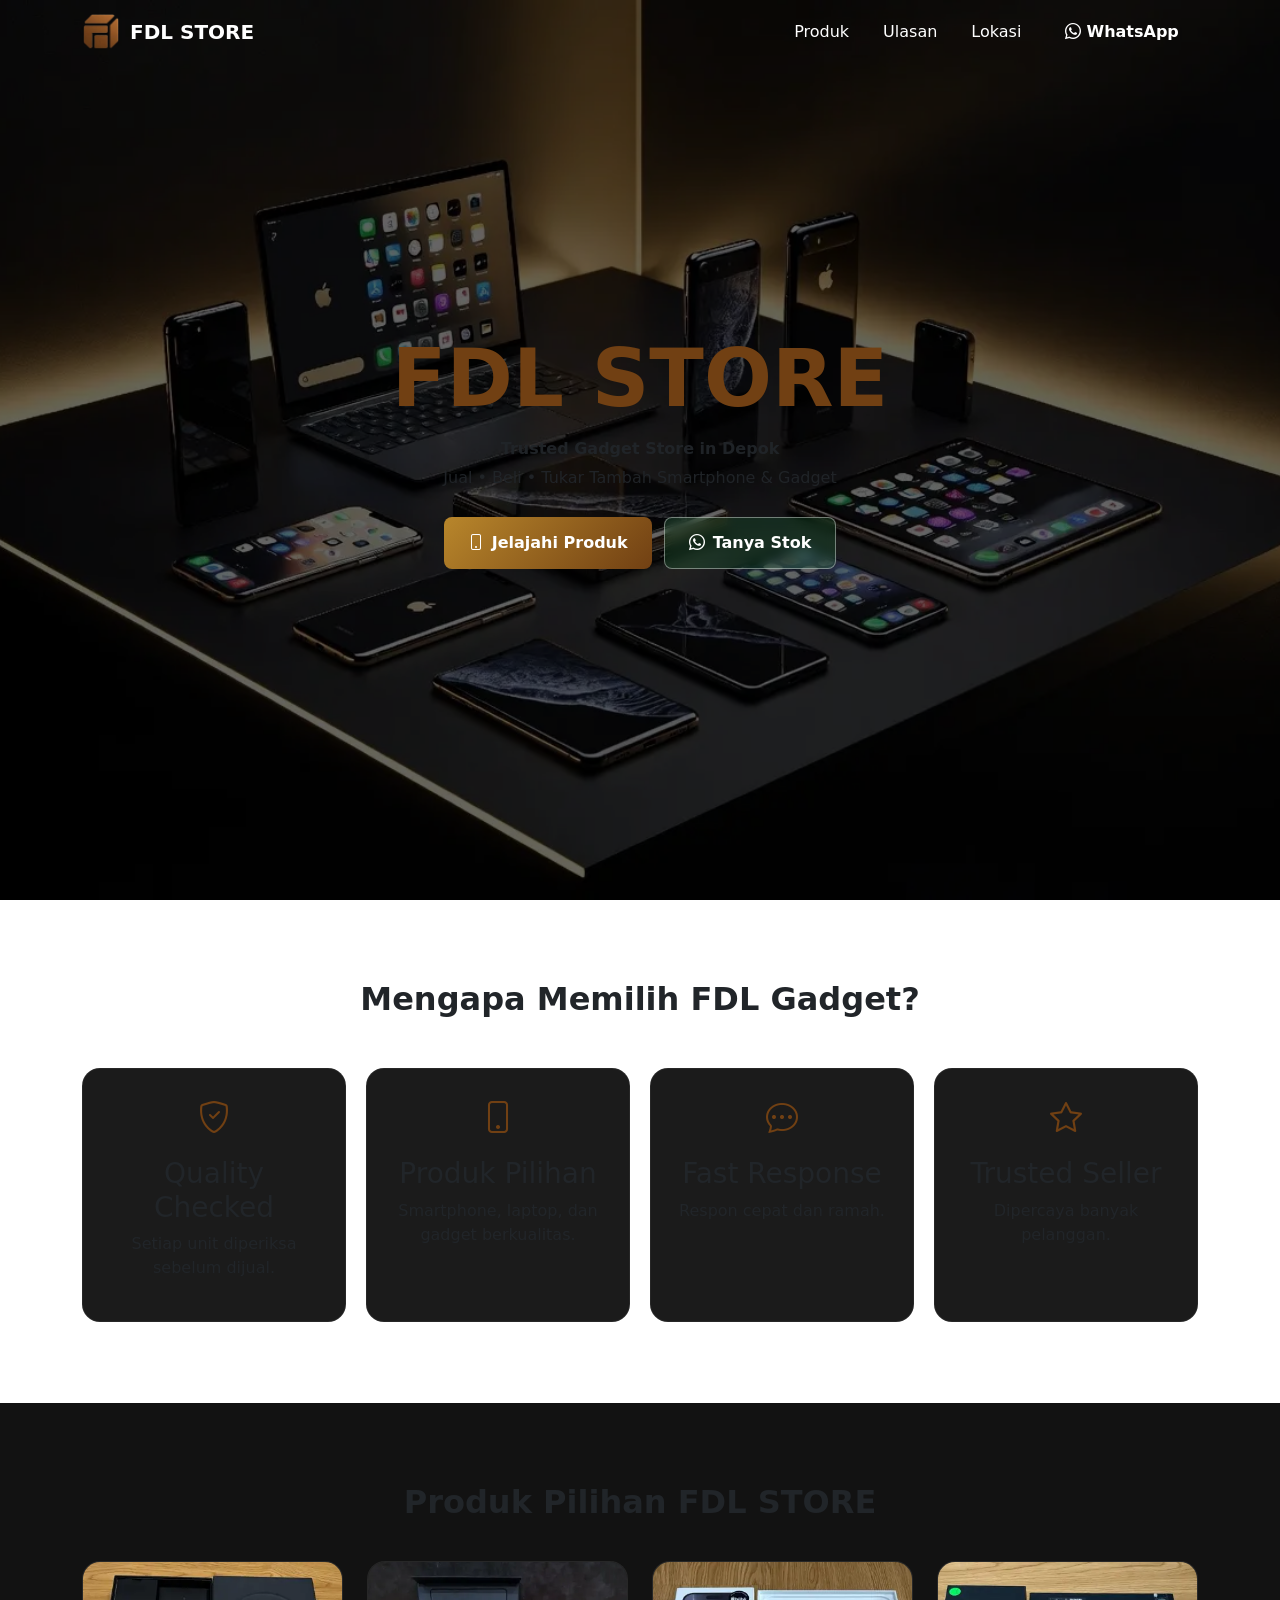
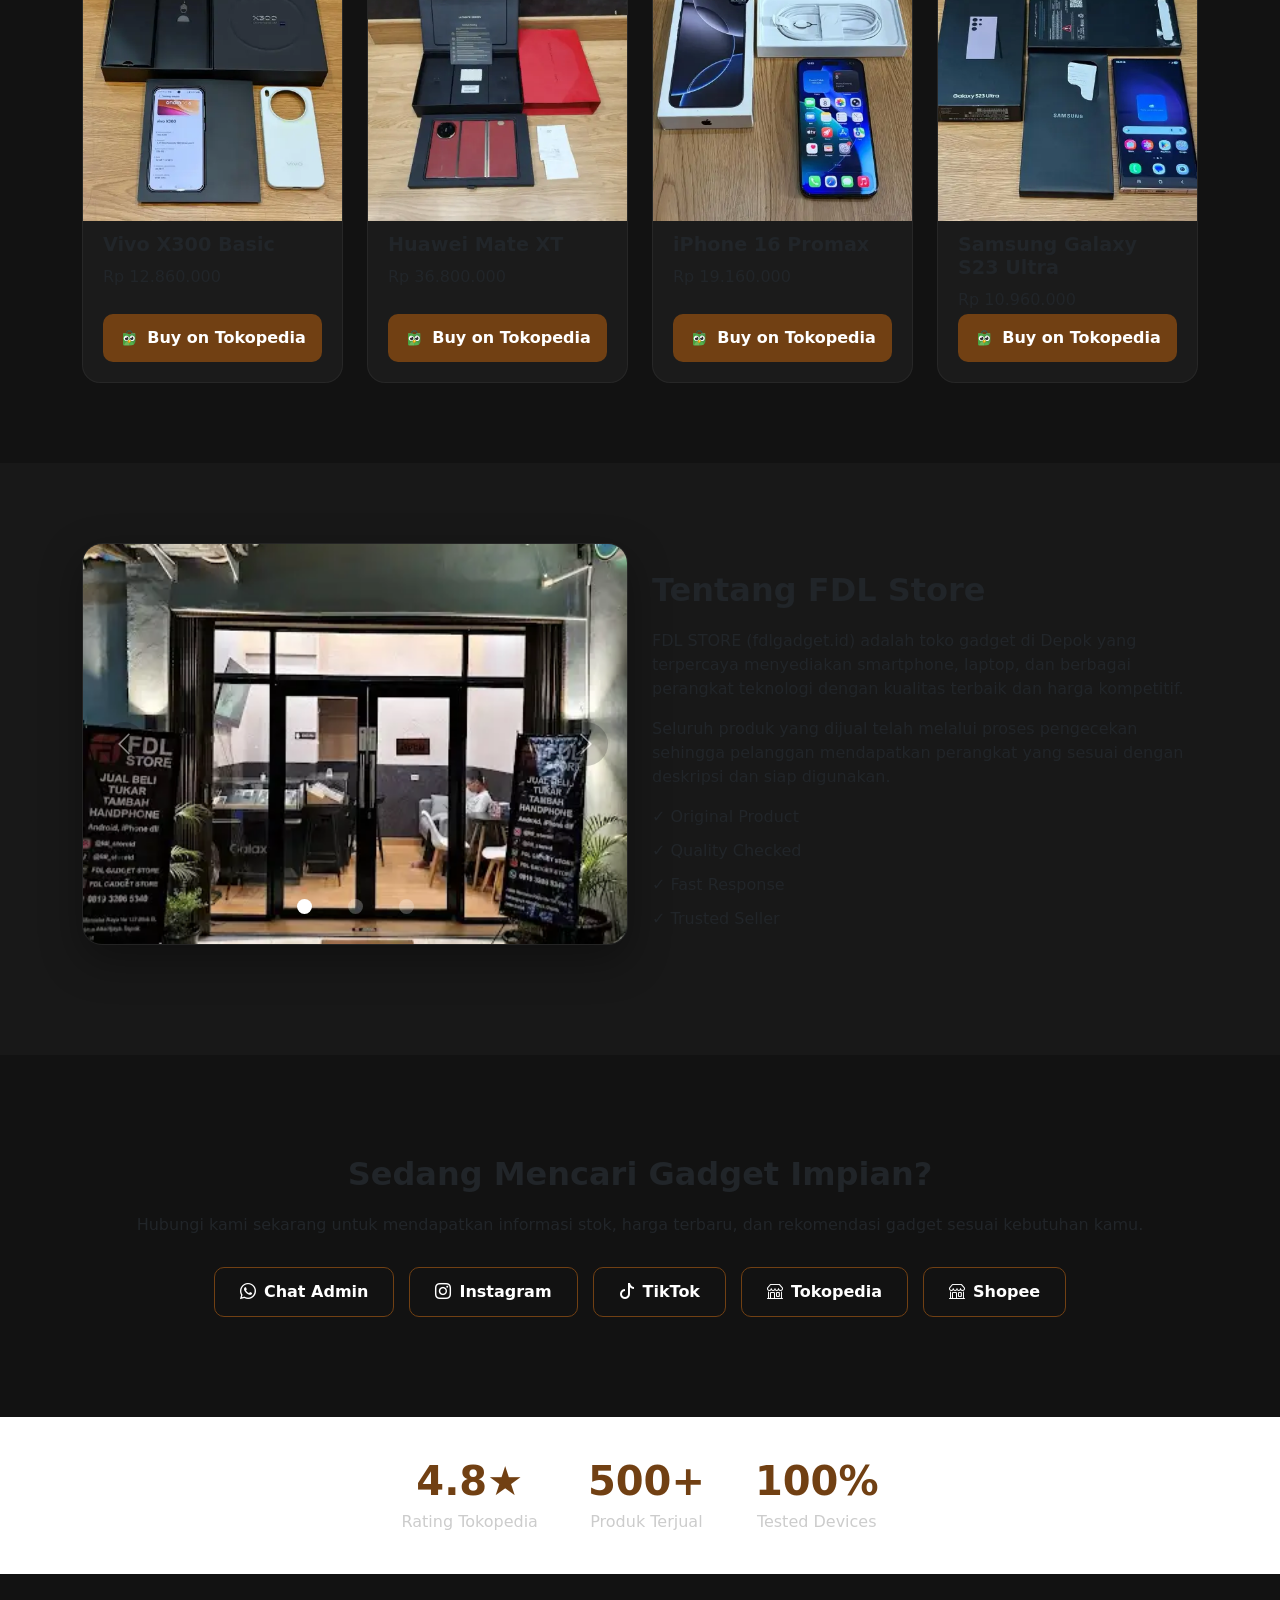
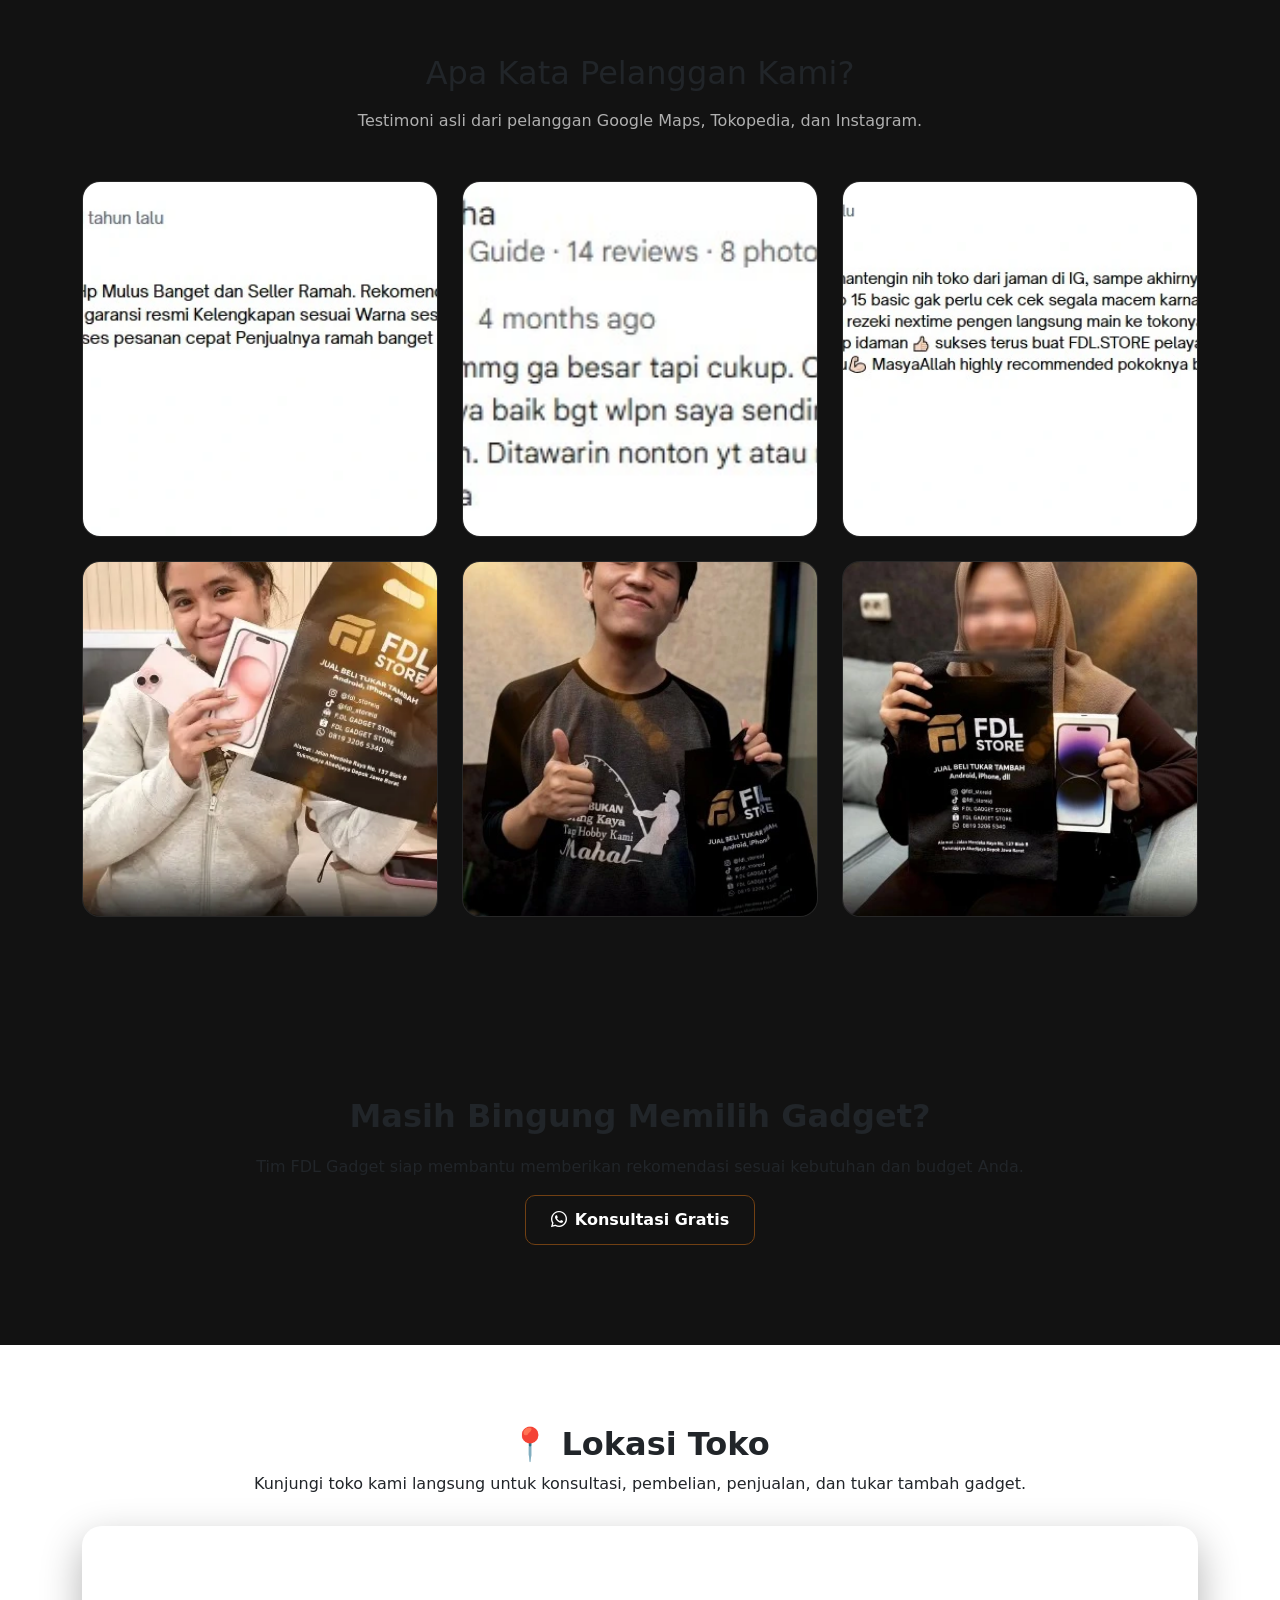
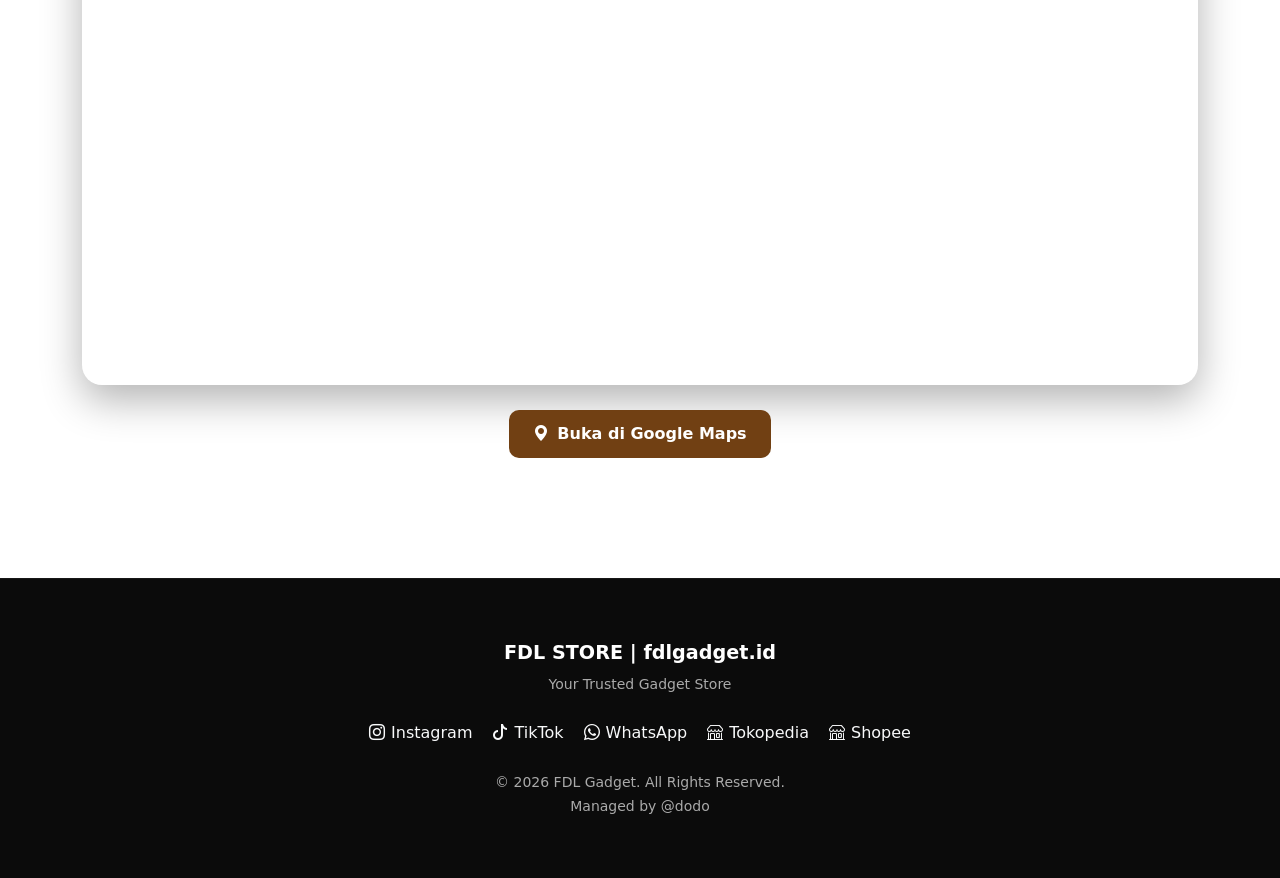
==== commit e4b138b6: "update response time website" ====
--- a/index.html
+++ b/index.html
@@ -156,6 +156,10 @@
       }
     </script>
 
+    <link rel="preconnect" href="https://www.googletagmanager.com" />
+    <link rel="preconnect" href="https://scripts.clarity.ms" />
+    <link rel="preconnect" href="https://www.google-analytics.com" />
+
     <!-- Google Analytics & Clarity -->
     <script
       async
@@ -168,20 +172,6 @@
       }
       gtag("js", new Date());
       gtag("config", "G-TDWSRQ7Y9G");
-    </script>
-    <script>
-      (function (c, l, a, r, i, t, y) {
-        c[a] =
-          c[a] ||
-          function () {
-            (c[a].q = c[a].q || []).push(arguments);
-          };
-        t = l.createElement(r);
-        t.async = 1;
-        t.src = "https://www.clarity.ms/tag/" + i;
-        y = l.getElementsByTagName(r)[0];
-        y.parentNode.insertBefore(t, y);
-      })(window, document, "clarity", "script", "x88jceiblz");
     </script>
   </head>
 
@@ -899,6 +889,22 @@
       integrity="sha384-YvpcrYf0tY3lHB60NNkmXc5s9fDVZLESaAA55NDzOxhy9GkcIdslK1eN7N6jIeHz"
       crossorigin="anonymous"
     ></script>
+
     <script src="js/main.js" defer></script>
+
+    <script>
+      (function (c, l, a, r, i, t, y) {
+        c[a] =
+          c[a] ||
+          function () {
+            (c[a].q = c[a].q || []).push(arguments);
+          };
+        t = l.createElement(r);
+        t.async = 1;
+        t.src = "https://www.clarity.ms/tag/" + i;
+        y = l.getElementsByTagName(r)[0];
+        y.parentNode.insertBefore(t, y);
+      })(window, document, "clarity", "script", "x88jceiblz");
+    </script>
   </body>
 </html>
--- a/css/FDL.css
+++ b/css/FDL.css
@@ -1,21 +1,5 @@
-:root {
-  --gold: #714013;
-  --bg: #121212;
-  --text: #ffffff;
-  --border: #3a3a3a;
-  --wa-color: #25d366;
-}
-
 html {
   scroll-behavior: smooth; /* Diubah ke smooth biar nyaman saat klik menu */
-}
-
-body {
-  margin: 0;
-  background: var(--bg);
-  color: var(--text);
-  font-family: "Inter", sans-serif;
-  overscroll-behavior: none;
 }
 
 /* =========================
@@ -60,16 +44,6 @@
 /* =========================
    NAVBAR
 ========================= */
-.navbar {
-  transition: all 0.3s ease;
-  padding: 0.65rem 0;
-  position: fixed;
-  width: 100%;
-  top: 0;
-  left: 0;
-  z-index: 999;
-}
-
 .navbar.transparent {
   background: transparent;
 }
@@ -79,15 +53,6 @@
   backdrop-filter: blur(12px);
   -webkit-backdrop-filter: blur(12px); /* Safari support */
   box-shadow: 0 2px 20px rgba(0, 0, 0, 0.25);
-}
-
-.navbar-brand {
-  display: flex;
-  align-items: center;
-  gap: 10px;
-  color: white !important;
-  font-weight: 700;
-  letter-spacing: 0.5px;
 }
 
 .navbar-brand img {
@@ -225,52 +190,6 @@
 #stats {
   scroll-margin-top: 90px;
 }
-
-.hero {
-  height: 100vh;
-  min-height: 100vh;
-  max-height: 100vh;
-  overflow: hidden;
-  display: flex;
-  align-items: center;
-  background-image: url("../img/webp/hero.webp");
-  background-size: cover;
-  background-position: center;
-  position: relative;
-}
-
-.hero::before {
-  content: "";
-  position: absolute;
-  inset: 0;
-  background: linear-gradient(
-    to right,
-    rgba(0, 0, 0, 0.75),
-    rgba(0, 0, 0, 0.45)
-  );
-}
-
-.hero-content {
-  position: relative;
-  z-index: 2;
-  display: flex;
-  flex-direction: column;
-  justify-content: center;
-  max-width: 1200px;
-  margin: auto;
-  padding: 0 2rem;
-}
-
-.hero-content h1 {
-  font-size: clamp(2.8rem, 8vw, 5rem);
-  font-weight: 800;
-  letter-spacing: 2px;
-  text-align: center;
-  color: var(--gold);
-  text-shadow: 0 5px 30px rgba(113, 64, 19, 0.35);
-  margin-bottom: 0.5rem;
-}
-
 .hero-content p {
   max-width: 650px;
   text-align: center;
@@ -622,6 +541,7 @@
 }
 
 .review-card img {
+  aspect-ratio: 1 / 1;
   width: 100%;
   height: auto;
   object-fit: cover;
--- a/css/FDL.css
+++ b/css/FDL.css
@@ -1,21 +1,5 @@
-:root {
-  --gold: #714013;
-  --bg: #121212;
-  --text: #ffffff;
-  --border: #3a3a3a;
-  --wa-color: #25d366;
-}
-
 html {
   scroll-behavior: smooth; /* Diubah ke smooth biar nyaman saat klik menu */
-}
-
-body {
-  margin: 0;
-  background: var(--bg);
-  color: var(--text);
-  font-family: "Inter", sans-serif;
-  overscroll-behavior: none;
 }
 
 /* =========================
@@ -60,16 +44,6 @@
 /* =========================
    NAVBAR
 ========================= */
-.navbar {
-  transition: all 0.3s ease;
-  padding: 0.65rem 0;
-  position: fixed;
-  width: 100%;
-  top: 0;
-  left: 0;
-  z-index: 999;
-}
-
 .navbar.transparent {
   background: transparent;
 }
@@ -79,15 +53,6 @@
   backdrop-filter: blur(12px);
   -webkit-backdrop-filter: blur(12px); /* Safari support */
   box-shadow: 0 2px 20px rgba(0, 0, 0, 0.25);
-}
-
-.navbar-brand {
-  display: flex;
-  align-items: center;
-  gap: 10px;
-  color: white !important;
-  font-weight: 700;
-  letter-spacing: 0.5px;
 }
 
 .navbar-brand img {
@@ -225,52 +190,6 @@
 #stats {
   scroll-margin-top: 90px;
 }
-
-.hero {
-  height: 100vh;
-  min-height: 100vh;
-  max-height: 100vh;
-  overflow: hidden;
-  display: flex;
-  align-items: center;
-  background-image: url("../img/webp/hero.webp");
-  background-size: cover;
-  background-position: center;
-  position: relative;
-}
-
-.hero::before {
-  content: "";
-  position: absolute;
-  inset: 0;
-  background: linear-gradient(
-    to right,
-    rgba(0, 0, 0, 0.75),
-    rgba(0, 0, 0, 0.45)
-  );
-}
-
-.hero-content {
-  position: relative;
-  z-index: 2;
-  display: flex;
-  flex-direction: column;
-  justify-content: center;
-  max-width: 1200px;
-  margin: auto;
-  padding: 0 2rem;
-}
-
-.hero-content h1 {
-  font-size: clamp(2.8rem, 8vw, 5rem);
-  font-weight: 800;
-  letter-spacing: 2px;
-  text-align: center;
-  color: var(--gold);
-  text-shadow: 0 5px 30px rgba(113, 64, 19, 0.35);
-  margin-bottom: 0.5rem;
-}
-
 .hero-content p {
   max-width: 650px;
   text-align: center;
@@ -622,6 +541,7 @@
 }
 
 .review-card img {
+  aspect-ratio: 1 / 1;
   width: 100%;
   height: auto;
   object-fit: cover;
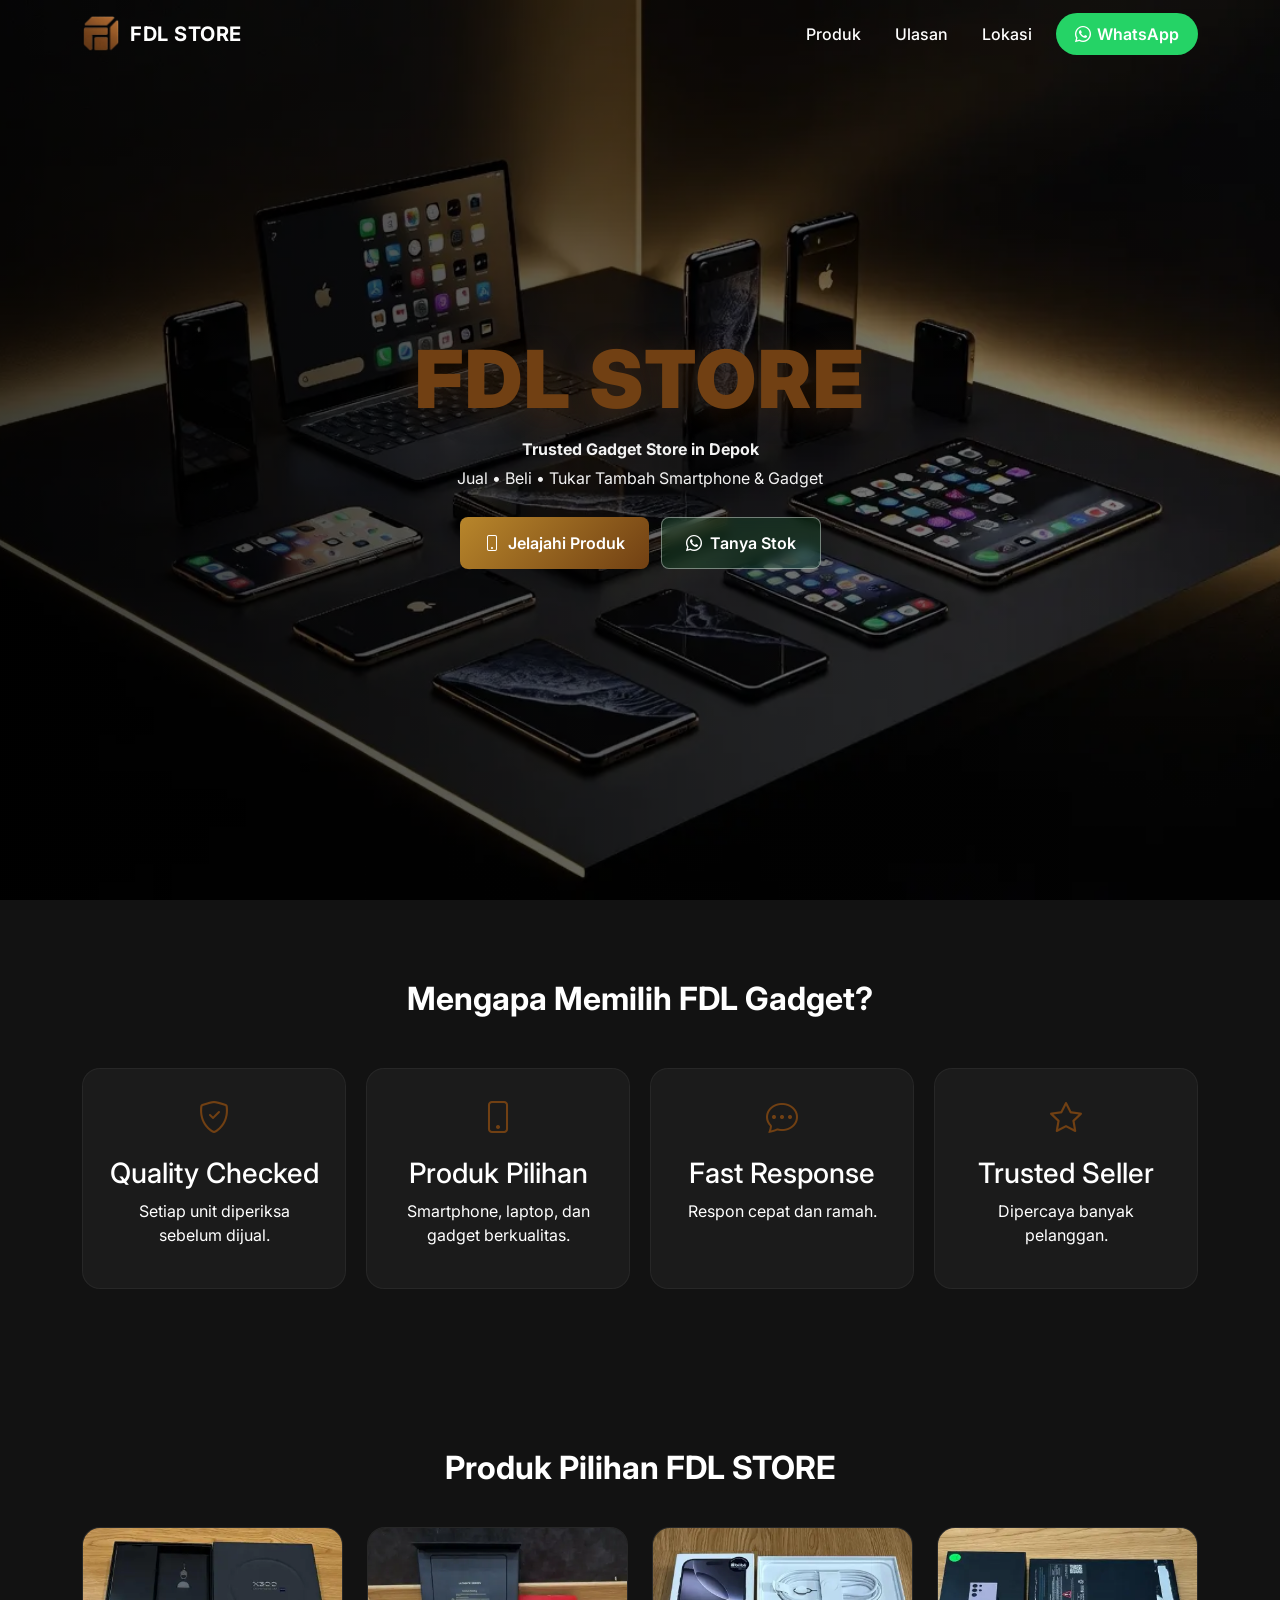
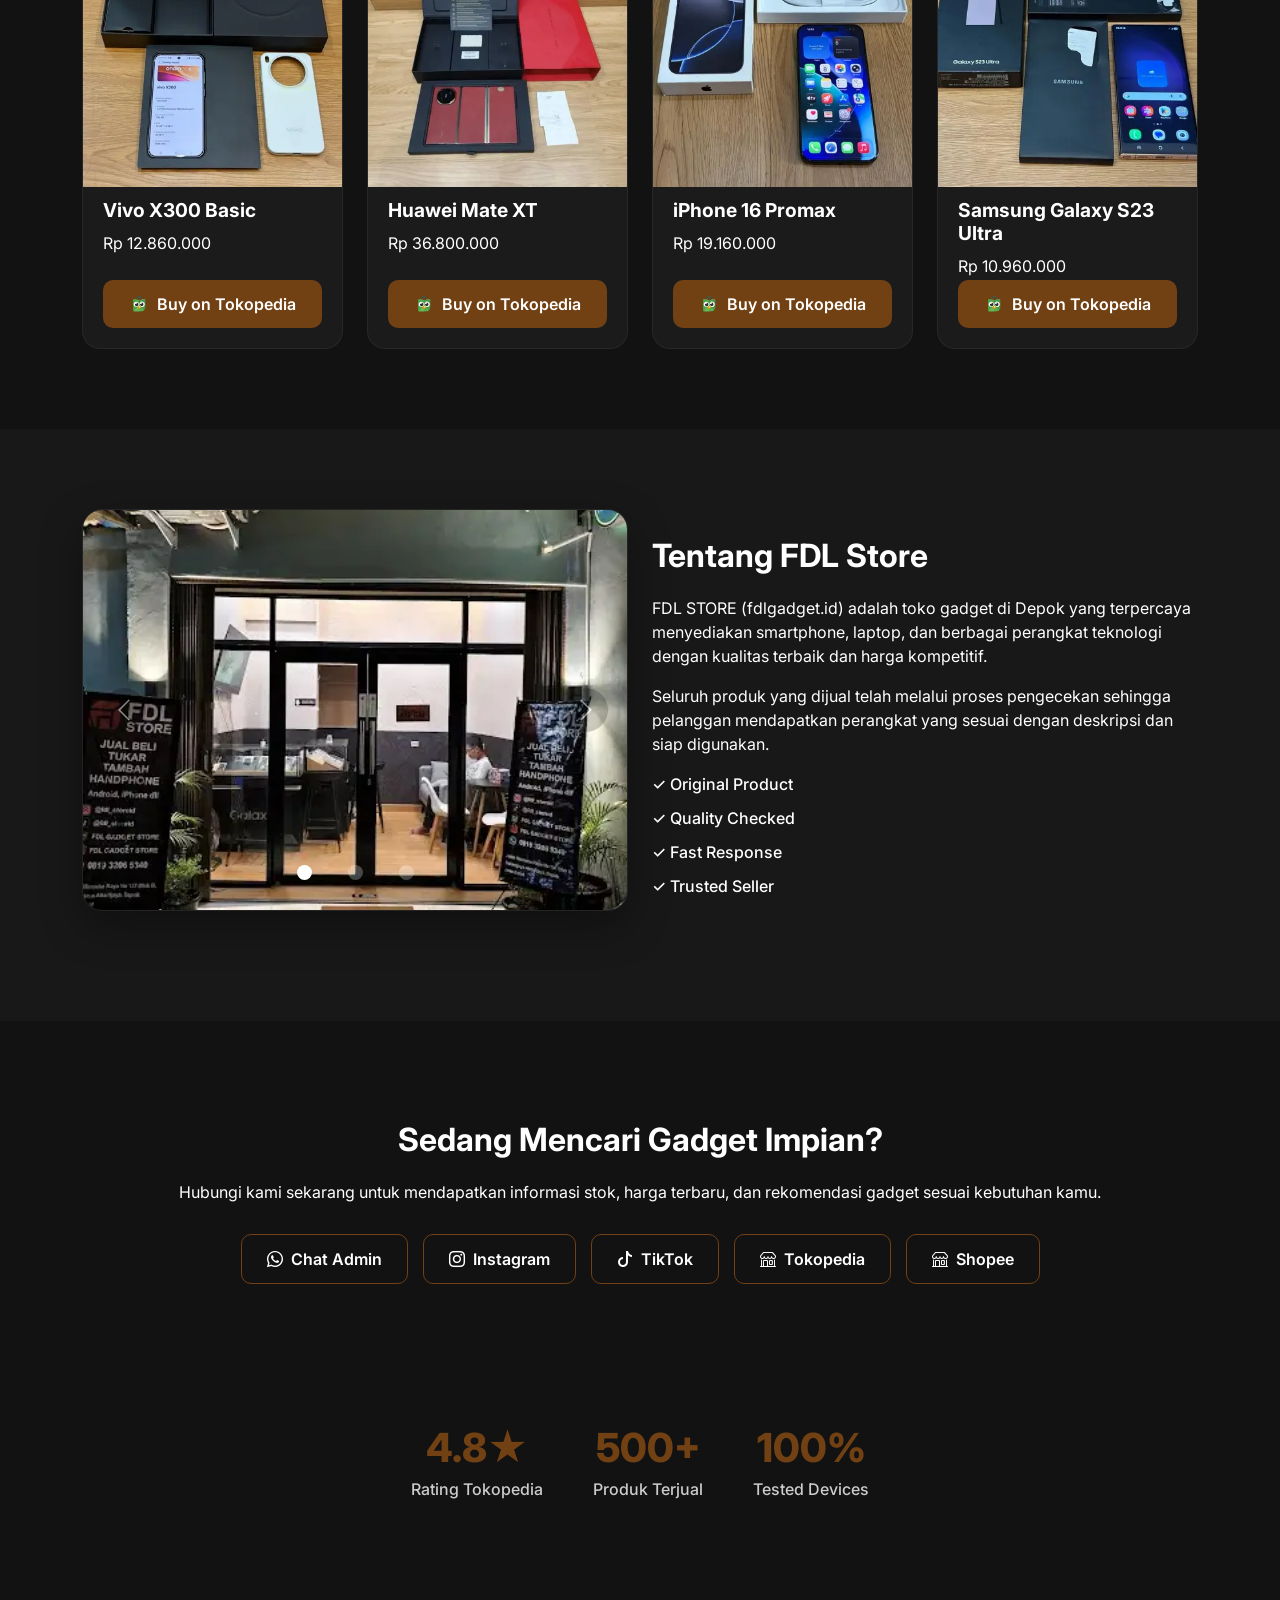
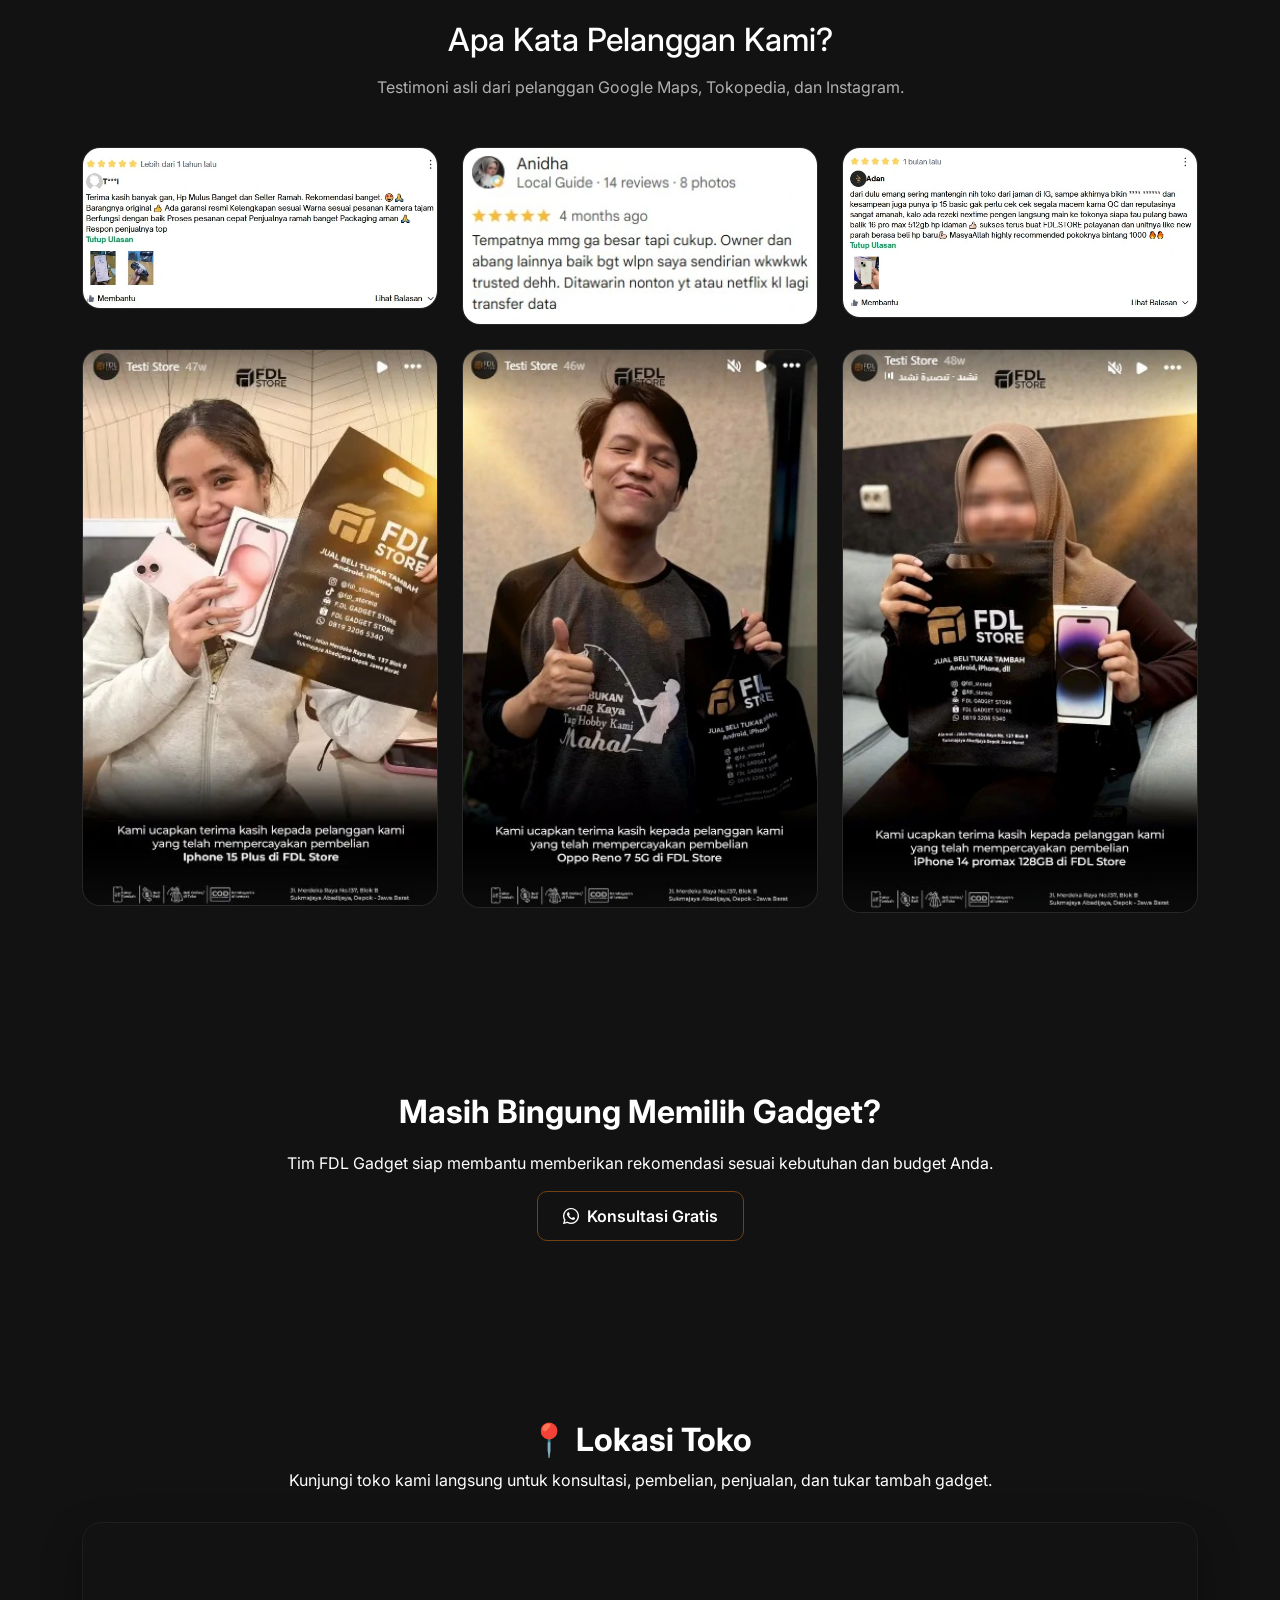
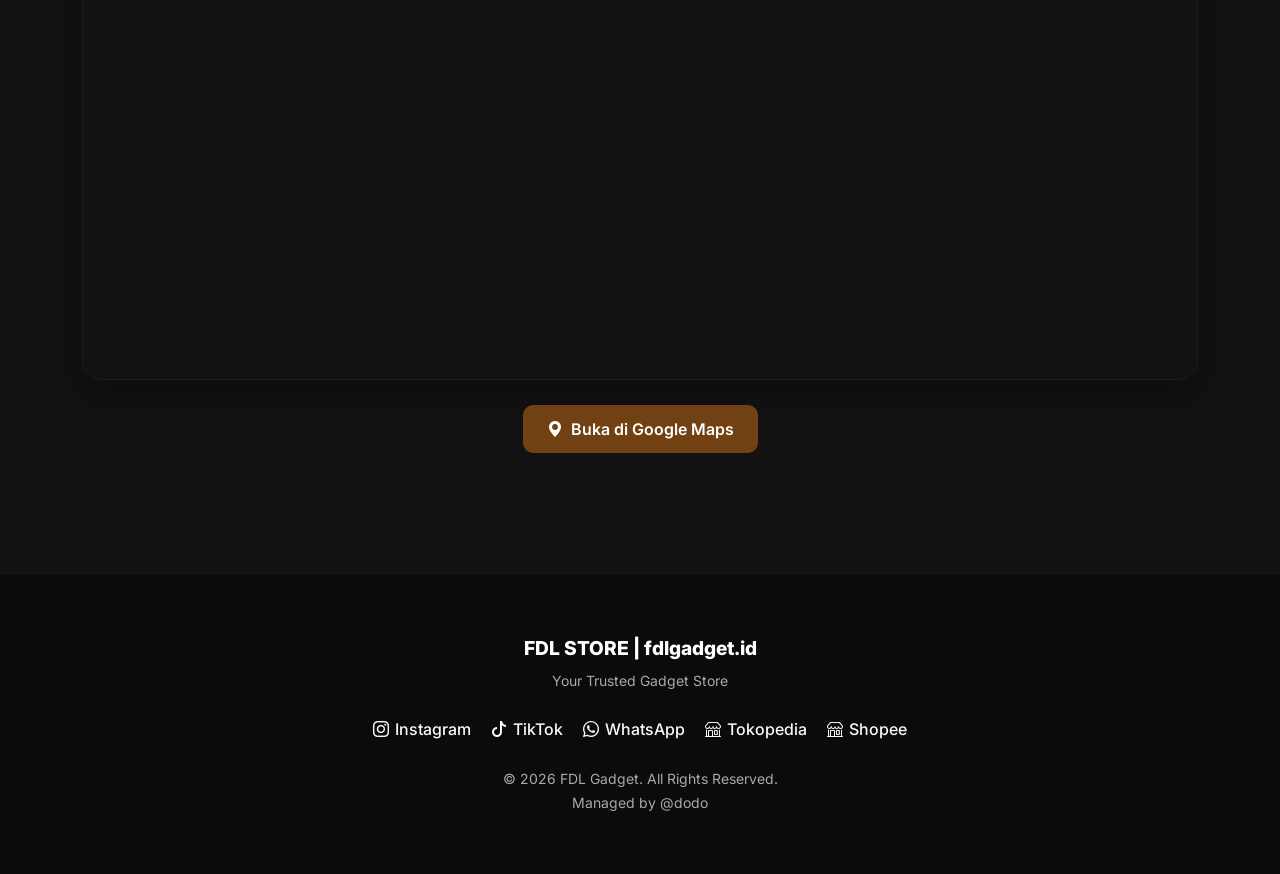
==== commit 105a7aae: "rollback error" ====
--- a/index.html
+++ b/index.html
@@ -4,32 +4,49 @@
     <!-- Basic -->
     <meta charset="utf-8" />
     <meta name="viewport" content="width=device-width, initial-scale=1" />
+
     <title>FDL STORE | Toko Gadget di Depok</title>
+
     <meta
       name="description"
-      content="FDL STORE adalah toko gadget di Depok yang melayani jual, beli, dan tukar tambah smartphone Apple dan Android."
+      content="FDL STORE adalah toko gadget di Depok yang melayani jual, beli, dan tukar tambah smartphone Apple dan Android. Website resmi: fdlgadget.id."
     />
     <meta
       name="keywords"
       content="FDL Gadget, jual hp, smartphone, laptop, iPhone, Samsung, Xiaomi, Huawei, gadget, toko gadget depok"
     />
+
     <meta name="robots" content="index, follow" />
     <meta name="theme-color" content="#121212" />
     <meta name="author" content="FDL Gadget" />
+
     <link rel="canonical" href="https://fdlgadget.id" />
 
-    <!-- Open Graph & Twitter -->
+    <!-- Open Graph -->
     <meta property="og:title" content="FDL Gadget" />
     <meta
       property="og:description"
       content="Trusted Gadget Store. Smartphone, Laptop, Apple, Samsung, Xiaomi, Huawei, and more."
     />
     <meta property="og:image" content="https://fdlgadget.id/img/og-image.jpg" />
+    <meta property="og:image:width" content="1200" />
+    <meta property="og:image:height" content="630" />
     <meta property="og:url" content="https://fdlgadget.id" />
     <meta property="og:type" content="website" />
+    <meta property="og:site_name" content="FDL Gadget" />
+
+    <!-- Twitter -->
     <meta name="twitter:card" content="summary_large_image" />
-
-    <!-- Preload LCP Image -->
+    <meta name="twitter:title" content="FDL Gadget" />
+    <meta
+      name="twitter:description"
+      content="Trusted Gadget Store. Smartphone, Laptop, Apple, Samsung, Xiaomi, Huawei, and more."
+    />
+    <meta
+      name="twitter:image"
+      content="https://fdlgadget.id/img/og-image.jpg"
+    />
+
     <link
       rel="preload"
       as="image"
@@ -37,103 +54,14 @@
       fetchpriority="high"
     />
 
-    <!-- Inline Critical CSS: Agar konten utama muncul instan tanpa menunggu file CSS -->
-    <style>
-      :root {
-        --gold: #714013;
-        --bg: #121212;
-        --text: #ffffff;
-      }
-      body {
-        margin: 0;
-        background: var(--bg);
-        color: var(--text);
-        font-family: "Inter", sans-serif;
-      }
-      .navbar {
-        position: fixed;
-        width: 100%;
-        top: 0;
-        padding: 0.65rem 0;
-        z-index: 999;
-        display: flex;
-        align-items: center;
-      }
-      .navbar-brand {
-        color: white !important;
-        font-weight: 700;
-        text-decoration: none;
-        display: flex;
-        align-items: center;
-        gap: 10px;
-      }
-      .hero {
-        height: 100vh;
-        display: flex;
-        align-items: center;
-        background: url("img/webp/hero.webp") center/cover;
-        position: relative;
-      }
-      .hero::before {
-        content: "";
-        position: absolute;
-        inset: 0;
-        background: rgba(0, 0, 0, 0.6);
-      }
-      .hero-content {
-        position: relative;
-        z-index: 2;
-        width: 100%;
-        text-align: center;
-        padding: 0 2rem;
-      }
-      .hero-content h1 {
-        font-size: clamp(2.5rem, 8vw, 5rem);
-        font-weight: 800;
-        color: var(--gold);
-        margin-bottom: 0.5rem;
-      }
-    </style>
-
-    <!-- Preload External CSS (Non-blocking) -->
-    <link
-      rel="preload"
-      href="https://cdn.jsdelivr.net/npm/bootstrap@5.3.3/dist/css/bootstrap.min.css"
-      as="style"
-      onload="
-        this.onload = null;
-        this.rel = 'stylesheet';
-      "
-    />
-    <link
-      rel="preload"
-      href="css/FDL.css"
-      as="style"
-      onload="
-        this.onload = null;
-        this.rel = 'stylesheet';
-      "
-    />
-    <noscript>
-      <link
-        rel="stylesheet"
-        href="https://cdn.jsdelivr.net/npm/bootstrap@5.3.3/dist/css/bootstrap.min.css"
-      />
-      <link rel="stylesheet" href="css/FDL.css" />
-    </noscript>
-
-    <!-- Fonts & Icons -->
+    <!-- Preconnect -->
+    <link rel="preconnect" href="https://cdn.jsdelivr.net" />
+    <link rel="preconnect" href="https://fonts.gstatic.com" crossorigin />
     <link rel="preconnect" href="https://fonts.googleapis.com" />
     <link rel="preconnect" href="https://fonts.gstatic.com" crossorigin />
     <link
       href="https://fonts.googleapis.com/css2?family=Inter:wght@400;600;700;800&display=swap"
       rel="stylesheet"
-    />
-    <link
-      href="https://cdn.jsdelivr.net/npm/bootstrap-icons/font/bootstrap-icons.css"
-      rel="stylesheet"
-      media="print"
-      onload="this.media = 'all'"
     />
 
     <!-- Favicons -->
@@ -143,35 +71,162 @@
       sizes="96x96"
       href="img/favicon/favicon-96x96.png?v=20260615"
     />
+
+    <link
+      rel="icon"
+      type="image/svg+xml"
+      href="img/favicon/favicon.svg?v=20260615"
+    />
+
+    <link rel="shortcut icon" href="img/favicon/favicon.ico?v=20260615" />
+
+    <link
+      rel="apple-touch-icon"
+      sizes="180x180"
+      href="img/favicon/apple-touch-icon.png?v=20260615"
+    />
+
+    <meta name="apple-mobile-web-app-title" content="FDLGadget" />
+
     <link rel="manifest" href="img/favicon/site.webmanifest?v=20260615" />
+
+    <!-- Icons: Diubah menjadi lazy load untuk mencegah render-blocking -->
+    <link
+      href="https://cdn.jsdelivr.net/npm/bootstrap-icons/font/bootstrap-icons.css"
+      rel="stylesheet"
+      media="print"
+      onload="this.media = 'all'"
+    />
+
+    <!-- Bootstrap -->
+    <link
+      href="https://cdn.jsdelivr.net/npm/bootstrap@5.3.3/dist/css/bootstrap.min.css"
+      rel="stylesheet"
+      integrity="sha384-QWTKZyjpPEjISv5WaRU9OFeRpok6YctnYmDr5pNlyT2bRjXh0JMhjY6hW+ALEwIH"
+      crossorigin="anonymous"
+    />
+
+    <!-- Custom CSS -->
+    <link rel="stylesheet" href="css/FDL.css" />
 
     <!-- Schema Markup -->
     <script type="application/ld+json">
       {
         "@context": "https://schema.org",
         "@type": "Store",
+        "@id": "https://fdlgadget.id/#store",
+        "name": "FDL STORE",
+        "alternateName": "FDL GADGET",
+        "url": "https://fdlgadget.id",
+        "telephone": "+6282130297591",
+        "description": "Toko gadget di Depok yang melayani jual, beli, dan tukar tambah smartphone Apple dan Android.",
+        "priceRange": "$$",
+        "image": "https://fdlgadget.id/img/og-image.jpg",
+        "logo": "https://fdlgadget.id/img/logo.png",
+        "hasMap": "https://www.google.com/maps/place/FDL+STORE/@-6.3969262,106.8481576,19z/data=!4m6!3m5!1s0x2e69eb0064a60f65:0x3e218c2aedf7fab8!8m2!3d-6.396661!4d106.8484361!16s%2Fg%2F11x77sfgvk",
+        "address": {
+          "@type": "PostalAddress",
+          "streetAddress": "Jl. Merdeka Raya No.36f, RT.04/RW.28, Abadijaya",
+          "addressLocality": "Depok",
+          "addressRegion": "Jawa Barat",
+          "postalCode": "16417",
+          "addressCountry": "ID"
+        },
+        "openingHoursSpecification": [
+          {
+            "@type": "OpeningHoursSpecification",
+            "dayOfWeek": [
+              "Monday",
+              "Tuesday",
+              "Wednesday",
+              "Thursday",
+              "Friday",
+              "Saturday",
+              "Sunday"
+            ],
+            "opens": "10:00",
+            "closes": "21:00"
+          }
+        ],
+        "contactPoint": {
+          "@type": "ContactPoint",
+          "telephone": "+6282130297591",
+          "contactType": "customer service",
+          "availableLanguage": ["Indonesian"]
+        },
+        "areaServed": {
+          "@type": "City",
+          "name": "Depok"
+        },
+        "sameAs": [
+          "https://www.instagram.com/fdl_storeid",
+          "https://www.tiktok.com/@fdl_storeid",
+          "https://www.google.com/maps/place/FDL+STORE/@-6.3969262,106.8481576,19z/data=!4m6!3m5!1s0x2e69eb0064a60f65:0x3e218c2aedf7fab8!8m2!3d-6.396661!4d106.8484361!16s%2Fg%2F11x77sfgvk"
+        ]
+      }
+    </script>
+
+    <script type="application/ld+json">
+      {
+        "@context": "https://schema.org",
+        "@type": "Organization",
+        "@id": "https://fdlgadget.id/#organization",
         "name": "FDL STORE",
         "url": "https://fdlgadget.id",
-        "telephone": "+6282130297591"
+        "logo": {
+          "@type": "ImageObject",
+          "url": "https://fdlgadget.id/img/logo.png"
+        },
+        "sameAs": [
+          "https://www.instagram.com/fdl_storeid",
+          "https://www.tiktok.com/@fdl_storeid"
+        ]
       }
     </script>
 
-    <link rel="preconnect" href="https://www.googletagmanager.com" />
-    <link rel="preconnect" href="https://scripts.clarity.ms" />
-    <link rel="preconnect" href="https://www.google-analytics.com" />
-
-    <!-- Google Analytics & Clarity -->
+    <script type="application/ld+json">
+      {
+        "@context": "https://schema.org",
+        "@type": "WebSite",
+        "@id": "https://fdlgadget.id/#website",
+        "url": "https://fdlgadget.id",
+        "name": "FDL STORE",
+        "publisher": {
+          "@id": "https://fdlgadget.id/#organization"
+        }
+      }
+    </script>
+    <!-- Google Analytics -->
     <script
       async
       src="https://www.googletagmanager.com/gtag/js?id=G-TDWSRQ7Y9G"
     ></script>
+
     <script>
       window.dataLayer = window.dataLayer || [];
+
       function gtag() {
         dataLayer.push(arguments);
       }
+
       gtag("js", new Date());
       gtag("config", "G-TDWSRQ7Y9G");
+    </script>
+
+    <!-- Microsoft Clarity -->
+    <script type="text/javascript">
+      (function (c, l, a, r, i, t, y) {
+        c[a] =
+          c[a] ||
+          function () {
+            (c[a].q = c[a].q || []).push(arguments);
+          };
+        t = l.createElement(r);
+        t.async = 1;
+        t.src = "https://www.clarity.ms/tag/" + i;
+        y = l.getElementsByTagName(r)[0];
+        y.parentNode.insertBefore(t, y);
+      })(window, document, "clarity", "script", "x88jceiblz");
     </script>
   </head>
 
@@ -889,22 +944,6 @@
       integrity="sha384-YvpcrYf0tY3lHB60NNkmXc5s9fDVZLESaAA55NDzOxhy9GkcIdslK1eN7N6jIeHz"
       crossorigin="anonymous"
     ></script>
-
     <script src="js/main.js" defer></script>
-
-    <script>
-      (function (c, l, a, r, i, t, y) {
-        c[a] =
-          c[a] ||
-          function () {
-            (c[a].q = c[a].q || []).push(arguments);
-          };
-        t = l.createElement(r);
-        t.async = 1;
-        t.src = "https://www.clarity.ms/tag/" + i;
-        y = l.getElementsByTagName(r)[0];
-        y.parentNode.insertBefore(t, y);
-      })(window, document, "clarity", "script", "x88jceiblz");
-    </script>
   </body>
 </html>
--- a/css/FDL.css
+++ b/css/FDL.css
@@ -1,5 +1,21 @@
+:root {
+  --gold: #714013;
+  --bg: #121212;
+  --text: #ffffff;
+  --border: #3a3a3a;
+  --wa-color: #25d366;
+}
+
 html {
   scroll-behavior: smooth; /* Diubah ke smooth biar nyaman saat klik menu */
+}
+
+body {
+  margin: 0;
+  background: var(--bg);
+  color: var(--text);
+  font-family: "Inter", sans-serif;
+  overscroll-behavior: none;
 }
 
 /* =========================
@@ -44,6 +60,16 @@
 /* =========================
    NAVBAR
 ========================= */
+.navbar {
+  transition: all 0.3s ease;
+  padding: 0.65rem 0;
+  position: fixed;
+  width: 100%;
+  top: 0;
+  left: 0;
+  z-index: 999;
+}
+
 .navbar.transparent {
   background: transparent;
 }
@@ -53,6 +79,15 @@
   backdrop-filter: blur(12px);
   -webkit-backdrop-filter: blur(12px); /* Safari support */
   box-shadow: 0 2px 20px rgba(0, 0, 0, 0.25);
+}
+
+.navbar-brand {
+  display: flex;
+  align-items: center;
+  gap: 10px;
+  color: white !important;
+  font-weight: 700;
+  letter-spacing: 0.5px;
 }
 
 .navbar-brand img {
@@ -190,6 +225,52 @@
 #stats {
   scroll-margin-top: 90px;
 }
+
+.hero {
+  height: 100vh;
+  min-height: 100vh;
+  max-height: 100vh;
+  overflow: hidden;
+  display: flex;
+  align-items: center;
+  background-image: url("../img/webp/hero.webp");
+  background-size: cover;
+  background-position: center;
+  position: relative;
+}
+
+.hero::before {
+  content: "";
+  position: absolute;
+  inset: 0;
+  background: linear-gradient(
+    to right,
+    rgba(0, 0, 0, 0.75),
+    rgba(0, 0, 0, 0.45)
+  );
+}
+
+.hero-content {
+  position: relative;
+  z-index: 2;
+  display: flex;
+  flex-direction: column;
+  justify-content: center;
+  max-width: 1200px;
+  margin: auto;
+  padding: 0 2rem;
+}
+
+.hero-content h1 {
+  font-size: clamp(2.8rem, 8vw, 5rem);
+  font-weight: 800;
+  letter-spacing: 2px;
+  text-align: center;
+  color: var(--gold);
+  text-shadow: 0 5px 30px rgba(113, 64, 19, 0.35);
+  margin-bottom: 0.5rem;
+}
+
 .hero-content p {
   max-width: 650px;
   text-align: center;
@@ -541,7 +622,6 @@
 }
 
 .review-card img {
-  aspect-ratio: 1 / 1;
   width: 100%;
   height: auto;
   object-fit: cover;
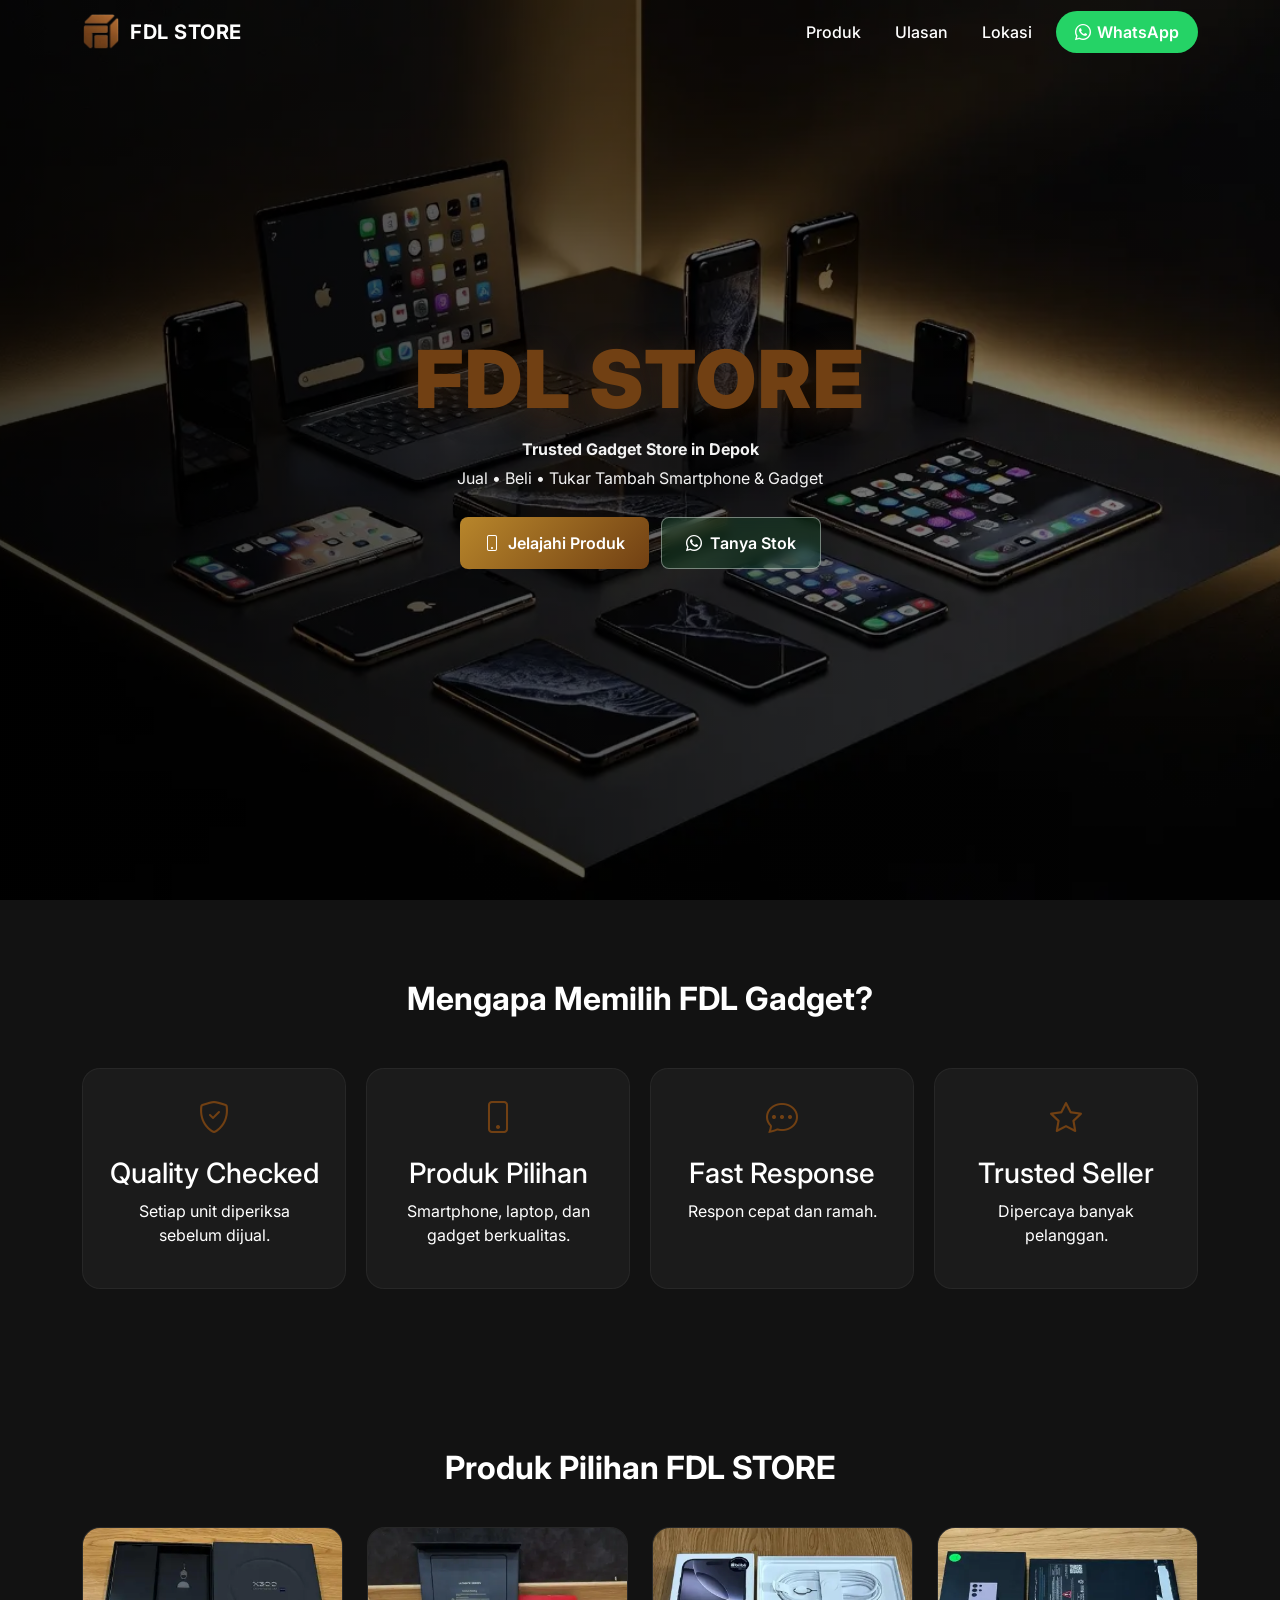
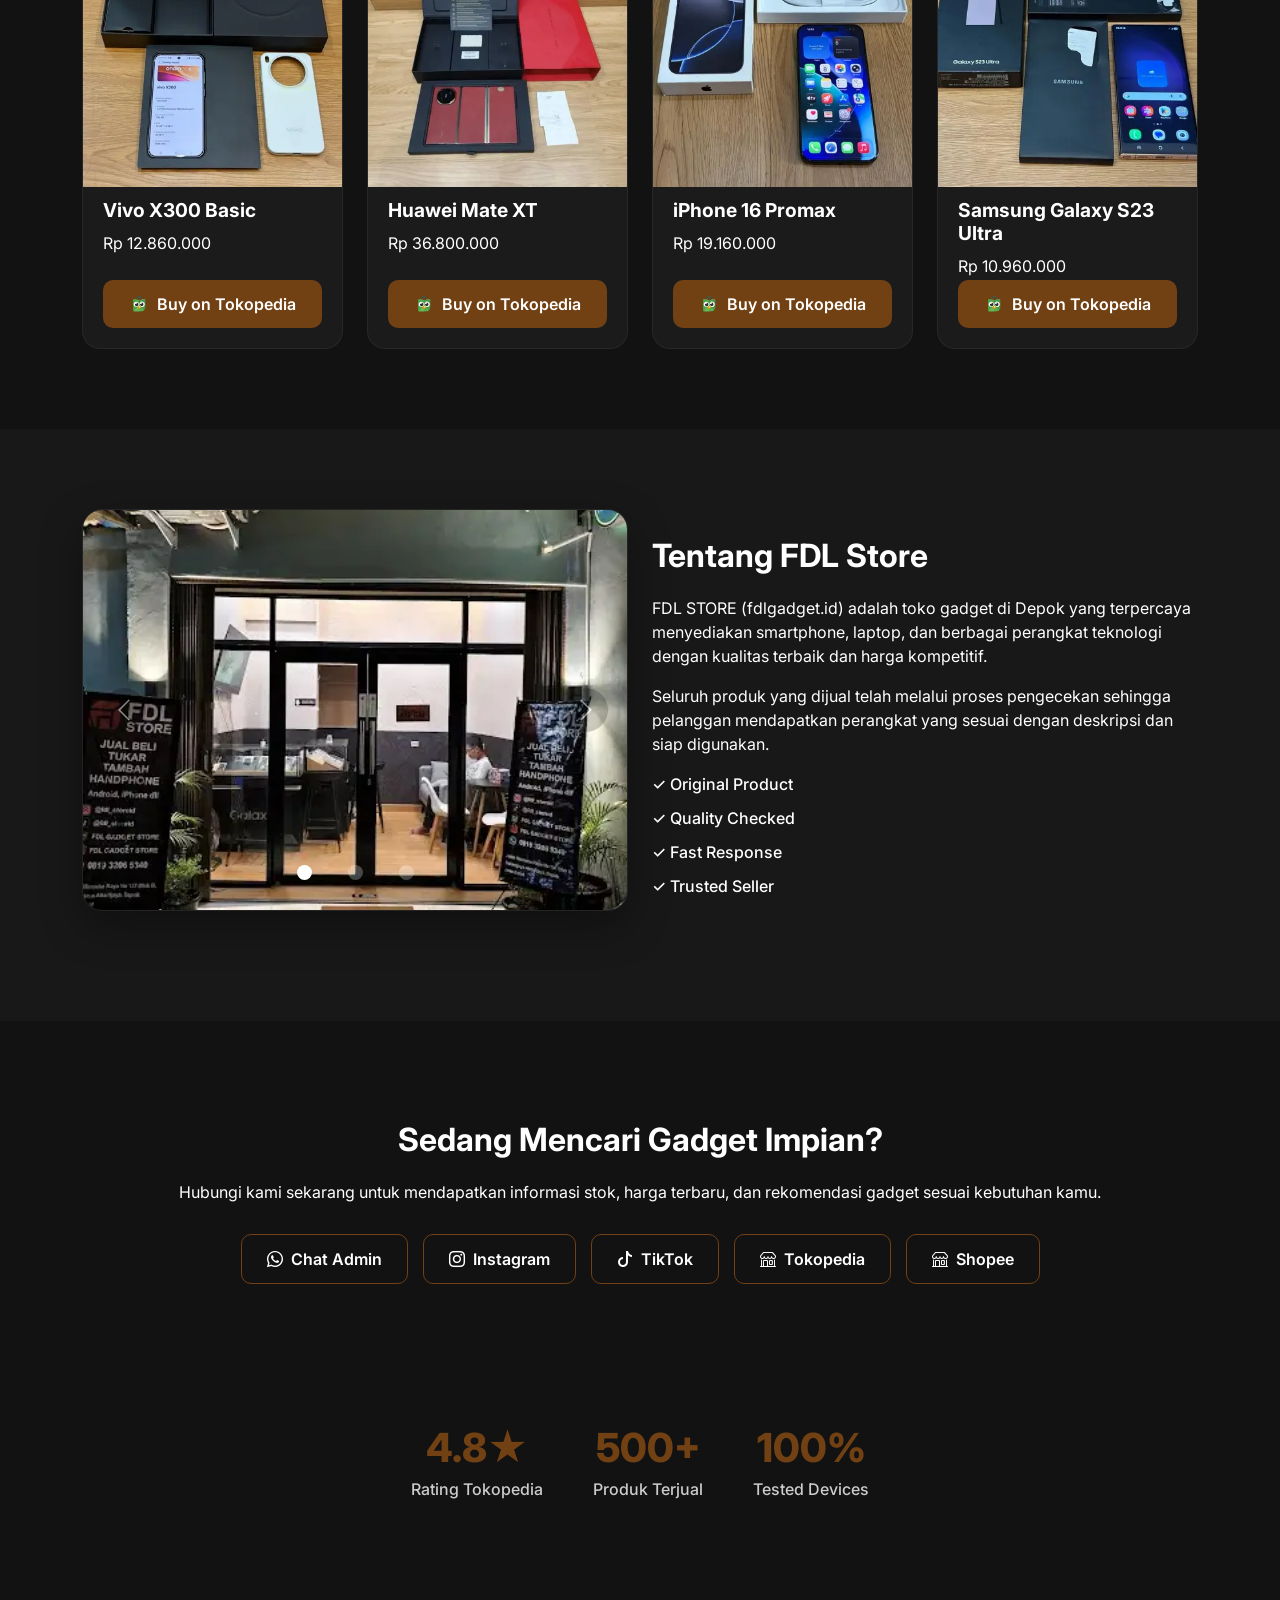
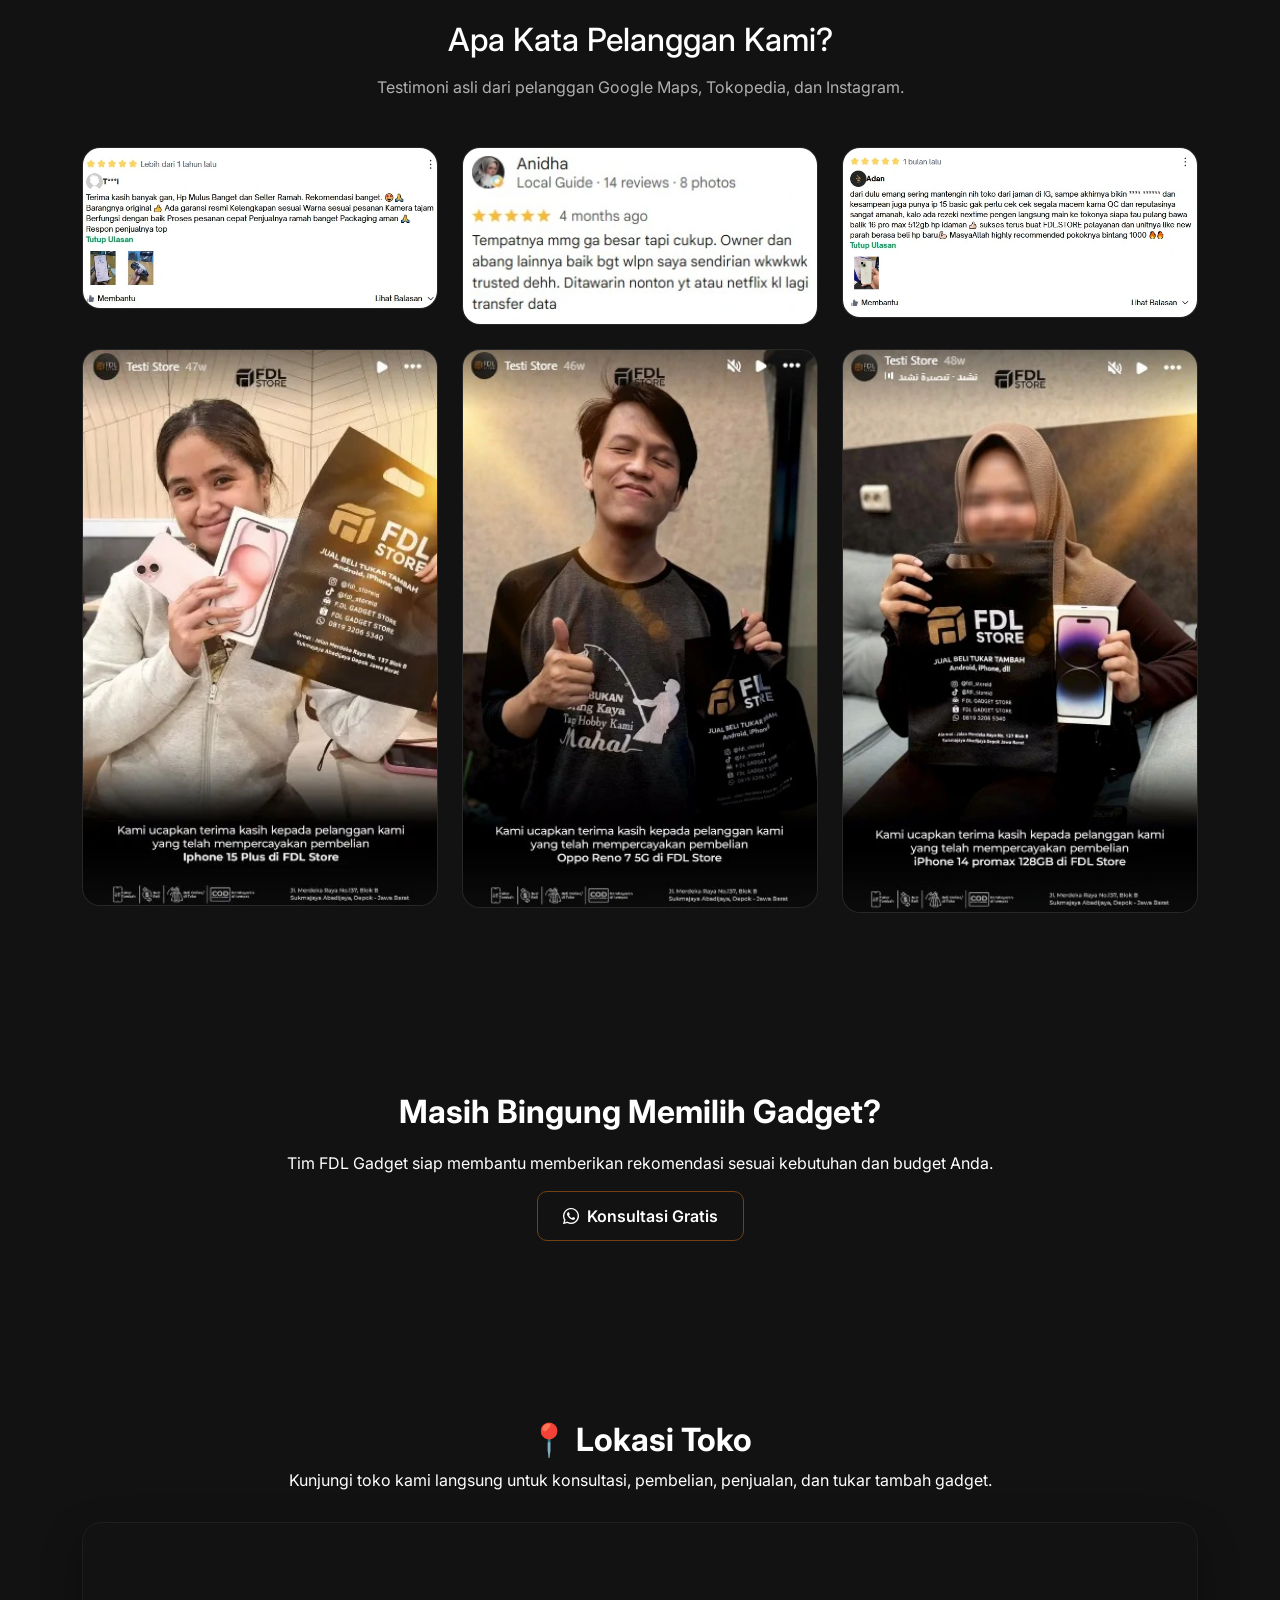
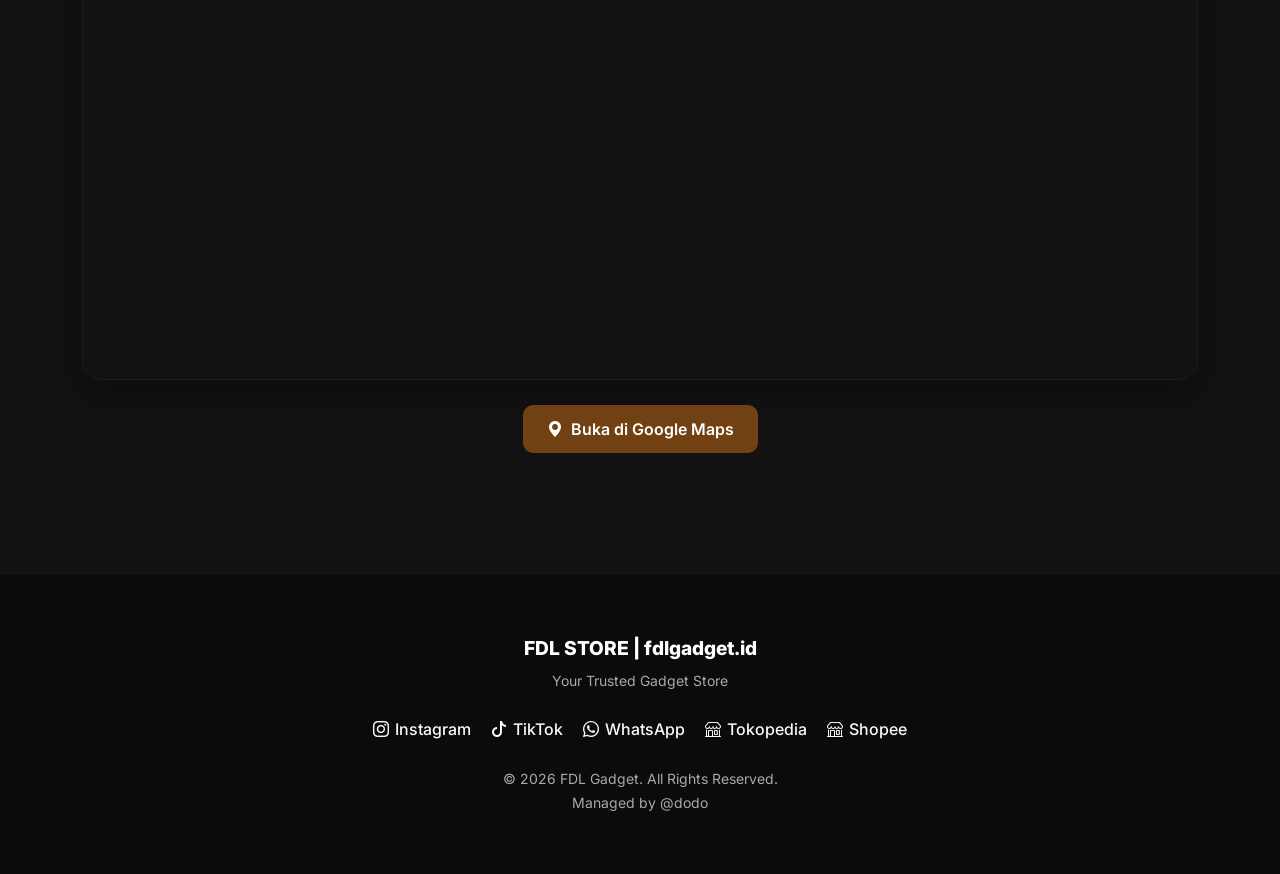
==== commit eb8dca68: "rollback error" ====
--- a/index.html
+++ b/index.html
@@ -21,7 +21,79 @@
     <meta name="author" content="FDL Gadget" />
 
     <link rel="canonical" href="https://fdlgadget.id" />
-
+    <style>
+      /* CRITICAL CSS: Dieksekusi instan tanpa nunggu file eksternal */
+      :root {
+        --gold: #714013;
+        --bg: #121212;
+        --text: #ffffff;
+        --border: #3a3a3a;
+        --wa-color: #25d366;
+      }
+      .navbar {
+        transition: all 0.3s ease;
+        padding: 0.65rem 0;
+        position: fixed;
+        width: 100%;
+        top: 0;
+        left: 0;
+        z-index: 999;
+      }
+
+      .navbar-brand {
+        display: flex;
+        align-items: center;
+        gap: 10px;
+        color: white !important;
+        font-weight: 700;
+        letter-spacing: 0.5px;
+      }
+
+      .hero {
+        height: 100vh;
+        min-height: 100vh;
+        max-height: 100vh;
+        overflow: hidden;
+        display: flex;
+        align-items: center;
+        background-image: url("../img/webp/hero.webp");
+        background-size: cover;
+        background-position: center;
+        position: relative;
+      }
+
+      .hero::before {
+        content: "";
+        position: absolute;
+        inset: 0;
+        background: linear-gradient(
+          to right,
+          rgba(0, 0, 0, 0.75),
+          rgba(0, 0, 0, 0.45)
+        );
+      }
+
+      .hero-content {
+        position: relative;
+        z-index: 2;
+        display: flex;
+        flex-direction: column;
+        justify-content: center;
+        max-width: 1200px;
+        margin: auto;
+        padding: 0 2rem;
+      }
+
+      .hero-content h1 {
+        font-size: clamp(2.8rem, 8vw, 5rem);
+        font-weight: 800;
+        letter-spacing: 2px;
+        text-align: center;
+        color: var(--gold);
+        text-shadow: 0 5px 30px rgba(113, 64, 19, 0.35);
+        margin-bottom: 0.5rem;
+      }
+    </style>
     <!-- Open Graph -->
     <meta property="og:title" content="FDL Gadget" />
     <meta
@@ -58,7 +130,6 @@
     <link rel="preconnect" href="https://cdn.jsdelivr.net" />
     <link rel="preconnect" href="https://fonts.gstatic.com" crossorigin />
     <link rel="preconnect" href="https://fonts.googleapis.com" />
-    <link rel="preconnect" href="https://fonts.gstatic.com" crossorigin />
     <link
       href="https://fonts.googleapis.com/css2?family=Inter:wght@400;600;700;800&display=swap"
       rel="stylesheet"
@@ -212,22 +283,6 @@
       gtag("js", new Date());
       gtag("config", "G-TDWSRQ7Y9G");
     </script>
-
-    <!-- Microsoft Clarity -->
-    <script type="text/javascript">
-      (function (c, l, a, r, i, t, y) {
-        c[a] =
-          c[a] ||
-          function () {
-            (c[a].q = c[a].q || []).push(arguments);
-          };
-        t = l.createElement(r);
-        t.async = 1;
-        t.src = "https://www.clarity.ms/tag/" + i;
-        y = l.getElementsByTagName(r)[0];
-        y.parentNode.insertBefore(t, y);
-      })(window, document, "clarity", "script", "x88jceiblz");
-    </script>
   </head>
 
   <body>
@@ -945,5 +1000,21 @@
       crossorigin="anonymous"
     ></script>
     <script src="js/main.js" defer></script>
+
+    <!-- Microsoft Clarity -->
+    <script type="text/javascript">
+      (function (c, l, a, r, i, t, y) {
+        c[a] =
+          c[a] ||
+          function () {
+            (c[a].q = c[a].q || []).push(arguments);
+          };
+        t = l.createElement(r);
+        t.async = 1;
+        t.src = "https://www.clarity.ms/tag/" + i;
+        y = l.getElementsByTagName(r)[0];
+        y.parentNode.insertBefore(t, y);
+      })(window, document, "clarity", "script", "x88jceiblz");
+    </script>
   </body>
 </html>
--- a/css/FDL.css
+++ b/css/FDL.css
@@ -1,21 +1,12 @@
-:root {
-  --gold: #714013;
-  --bg: #121212;
-  --text: #ffffff;
-  --border: #3a3a3a;
-  --wa-color: #25d366;
-}
-
-html {
-  scroll-behavior: smooth; /* Diubah ke smooth biar nyaman saat klik menu */
-}
-
 body {
   margin: 0;
   background: var(--bg);
   color: var(--text);
   font-family: "Inter", sans-serif;
   overscroll-behavior: none;
+}
+html {
+  scroll-behavior: smooth; /* Diubah ke smooth biar nyaman saat klik menu */
 }
 
 /* =========================
@@ -60,16 +51,6 @@
 /* =========================
    NAVBAR
 ========================= */
-.navbar {
-  transition: all 0.3s ease;
-  padding: 0.65rem 0;
-  position: fixed;
-  width: 100%;
-  top: 0;
-  left: 0;
-  z-index: 999;
-}
-
 .navbar.transparent {
   background: transparent;
 }
@@ -79,15 +60,6 @@
   backdrop-filter: blur(12px);
   -webkit-backdrop-filter: blur(12px); /* Safari support */
   box-shadow: 0 2px 20px rgba(0, 0, 0, 0.25);
-}
-
-.navbar-brand {
-  display: flex;
-  align-items: center;
-  gap: 10px;
-  color: white !important;
-  font-weight: 700;
-  letter-spacing: 0.5px;
 }
 
 .navbar-brand img {
@@ -226,51 +198,6 @@
   scroll-margin-top: 90px;
 }
 
-.hero {
-  height: 100vh;
-  min-height: 100vh;
-  max-height: 100vh;
-  overflow: hidden;
-  display: flex;
-  align-items: center;
-  background-image: url("../img/webp/hero.webp");
-  background-size: cover;
-  background-position: center;
-  position: relative;
-}
-
-.hero::before {
-  content: "";
-  position: absolute;
-  inset: 0;
-  background: linear-gradient(
-    to right,
-    rgba(0, 0, 0, 0.75),
-    rgba(0, 0, 0, 0.45)
-  );
-}
-
-.hero-content {
-  position: relative;
-  z-index: 2;
-  display: flex;
-  flex-direction: column;
-  justify-content: center;
-  max-width: 1200px;
-  margin: auto;
-  padding: 0 2rem;
-}
-
-.hero-content h1 {
-  font-size: clamp(2.8rem, 8vw, 5rem);
-  font-weight: 800;
-  letter-spacing: 2px;
-  text-align: center;
-  color: var(--gold);
-  text-shadow: 0 5px 30px rgba(113, 64, 19, 0.35);
-  margin-bottom: 0.5rem;
-}
-
 .hero-content p {
   max-width: 650px;
   text-align: center;
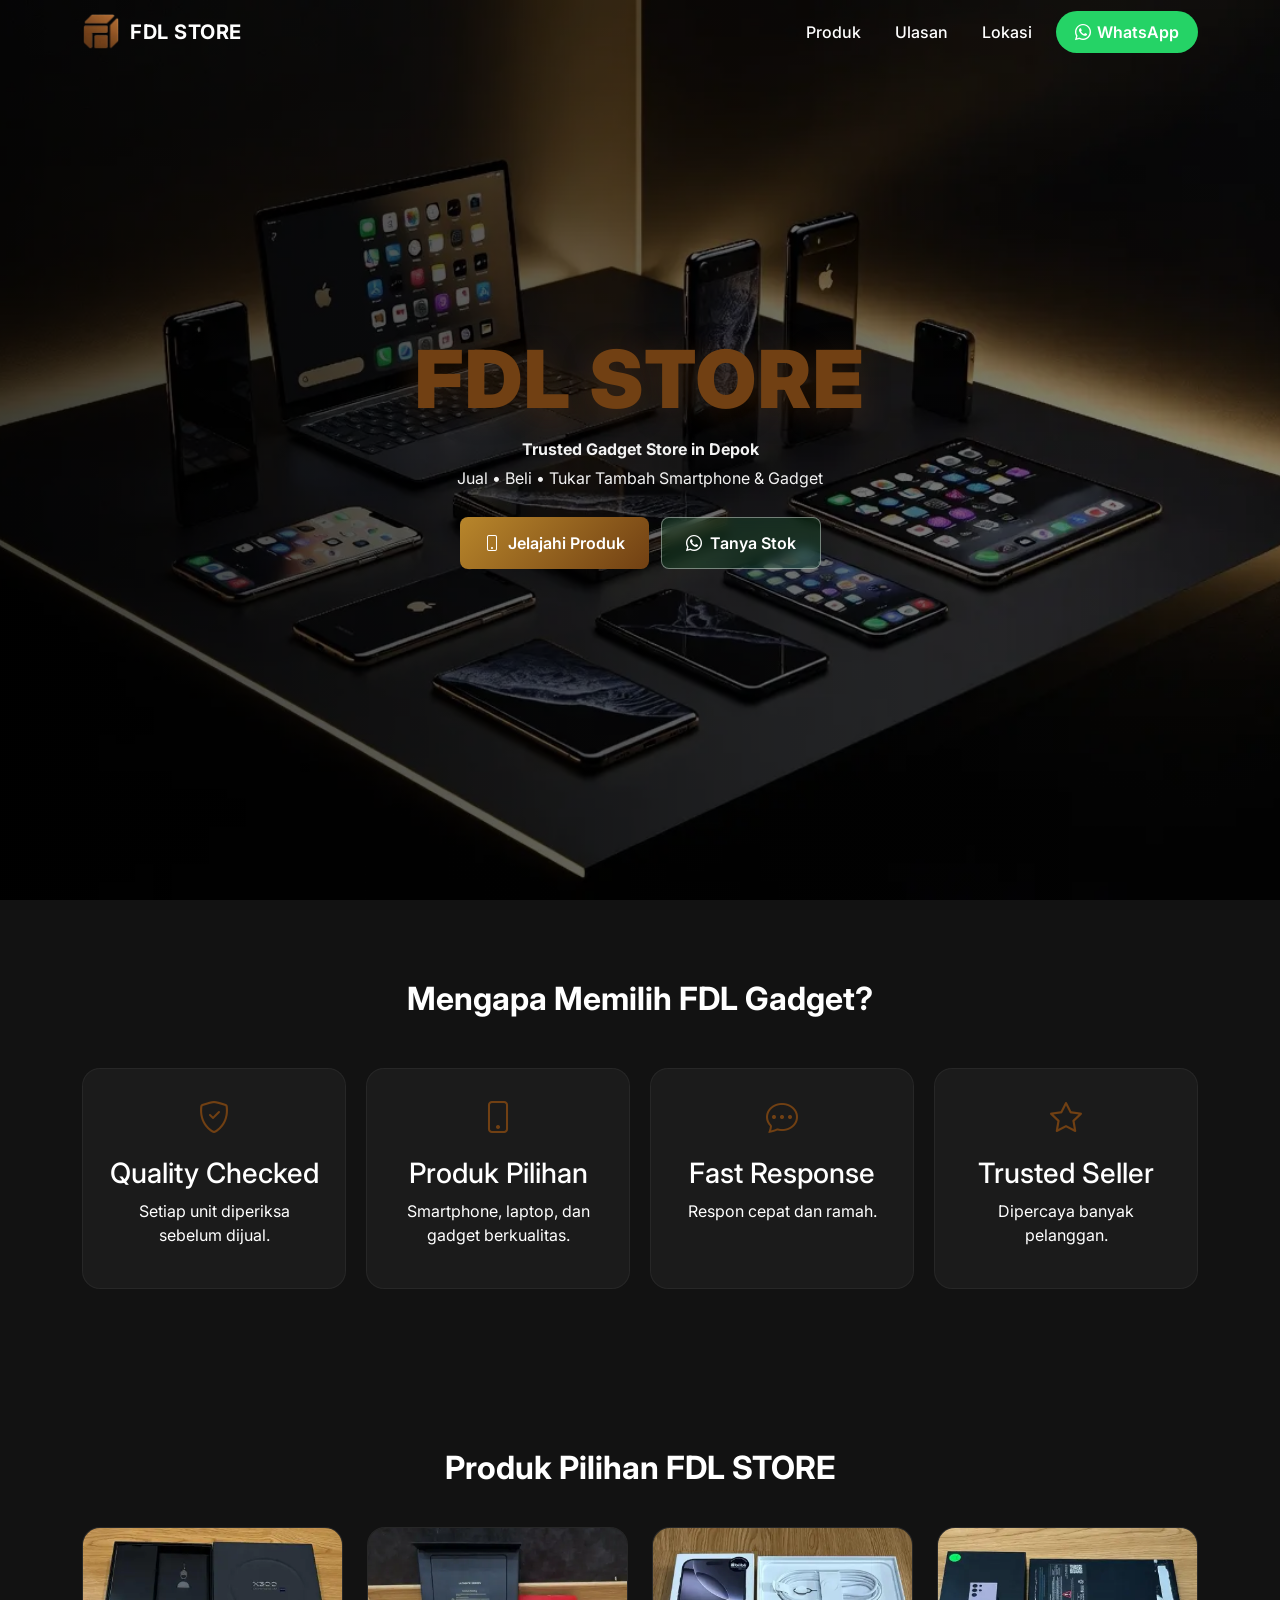
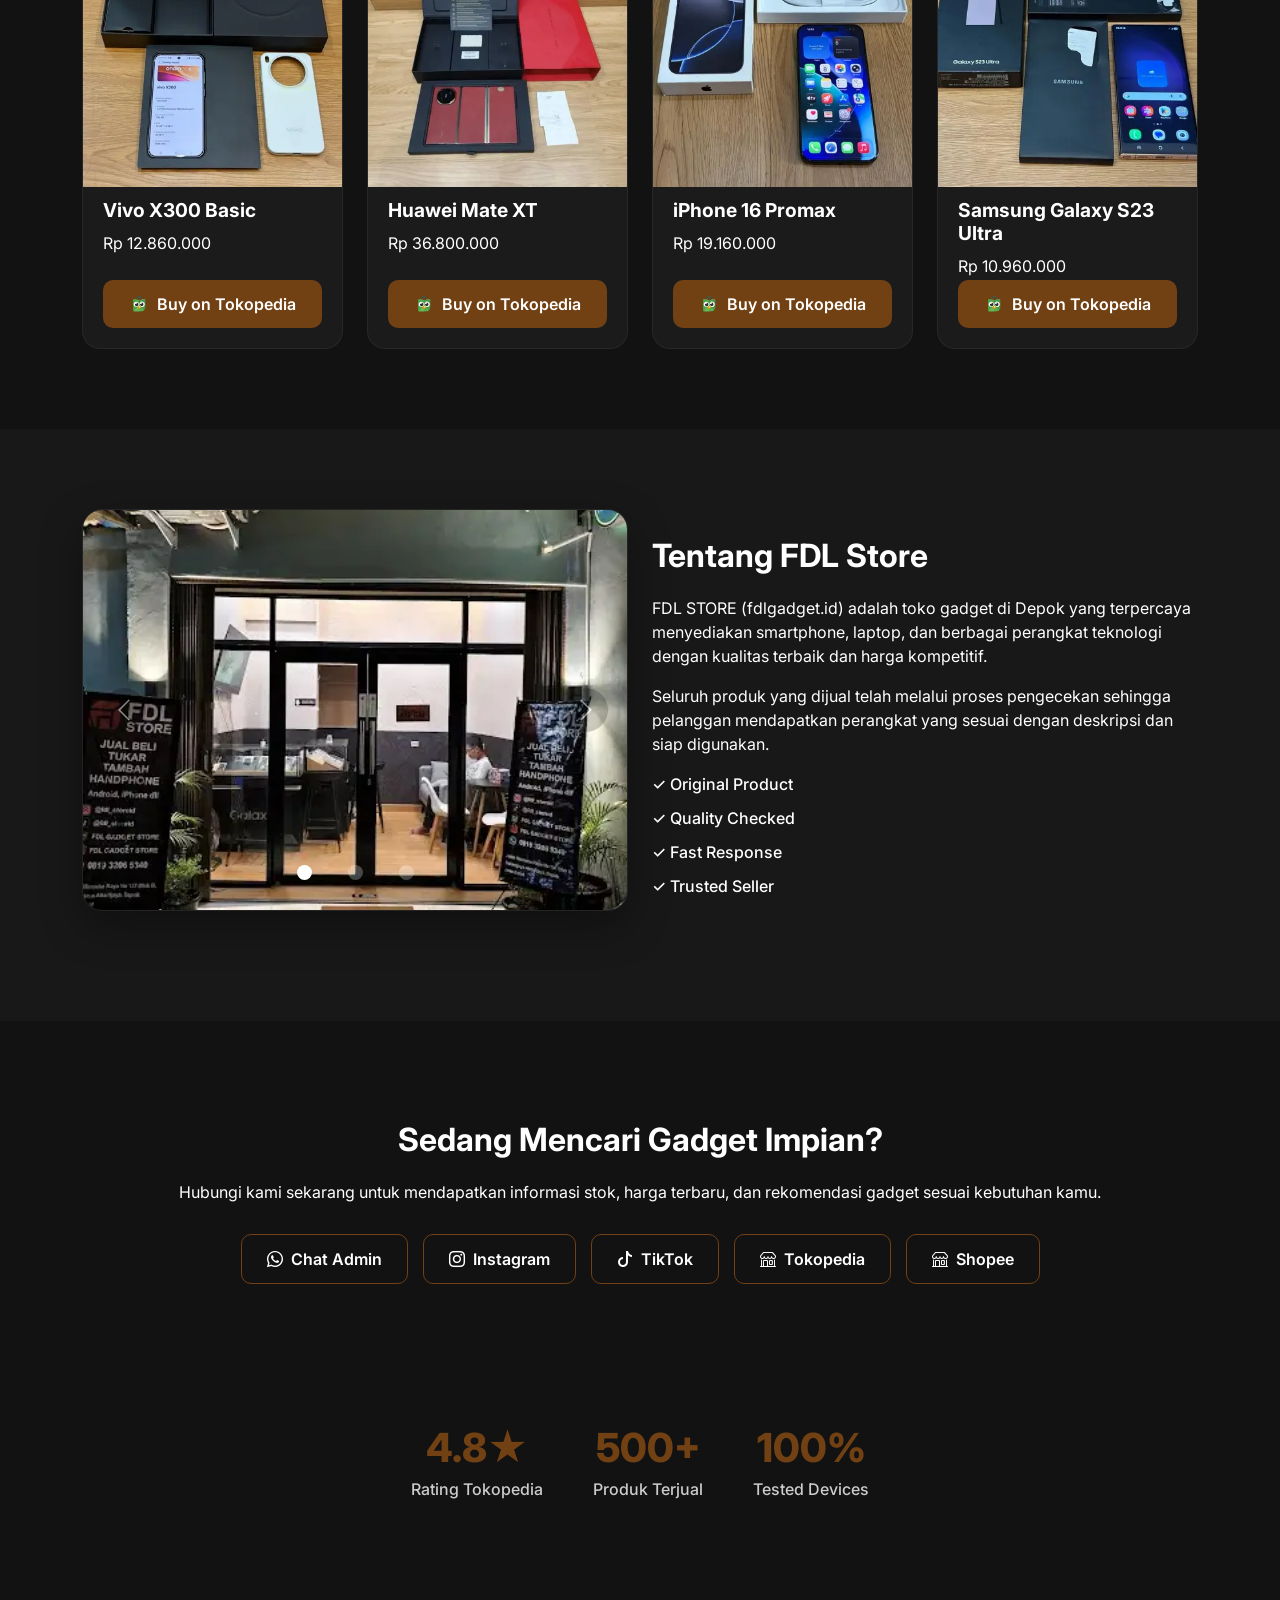
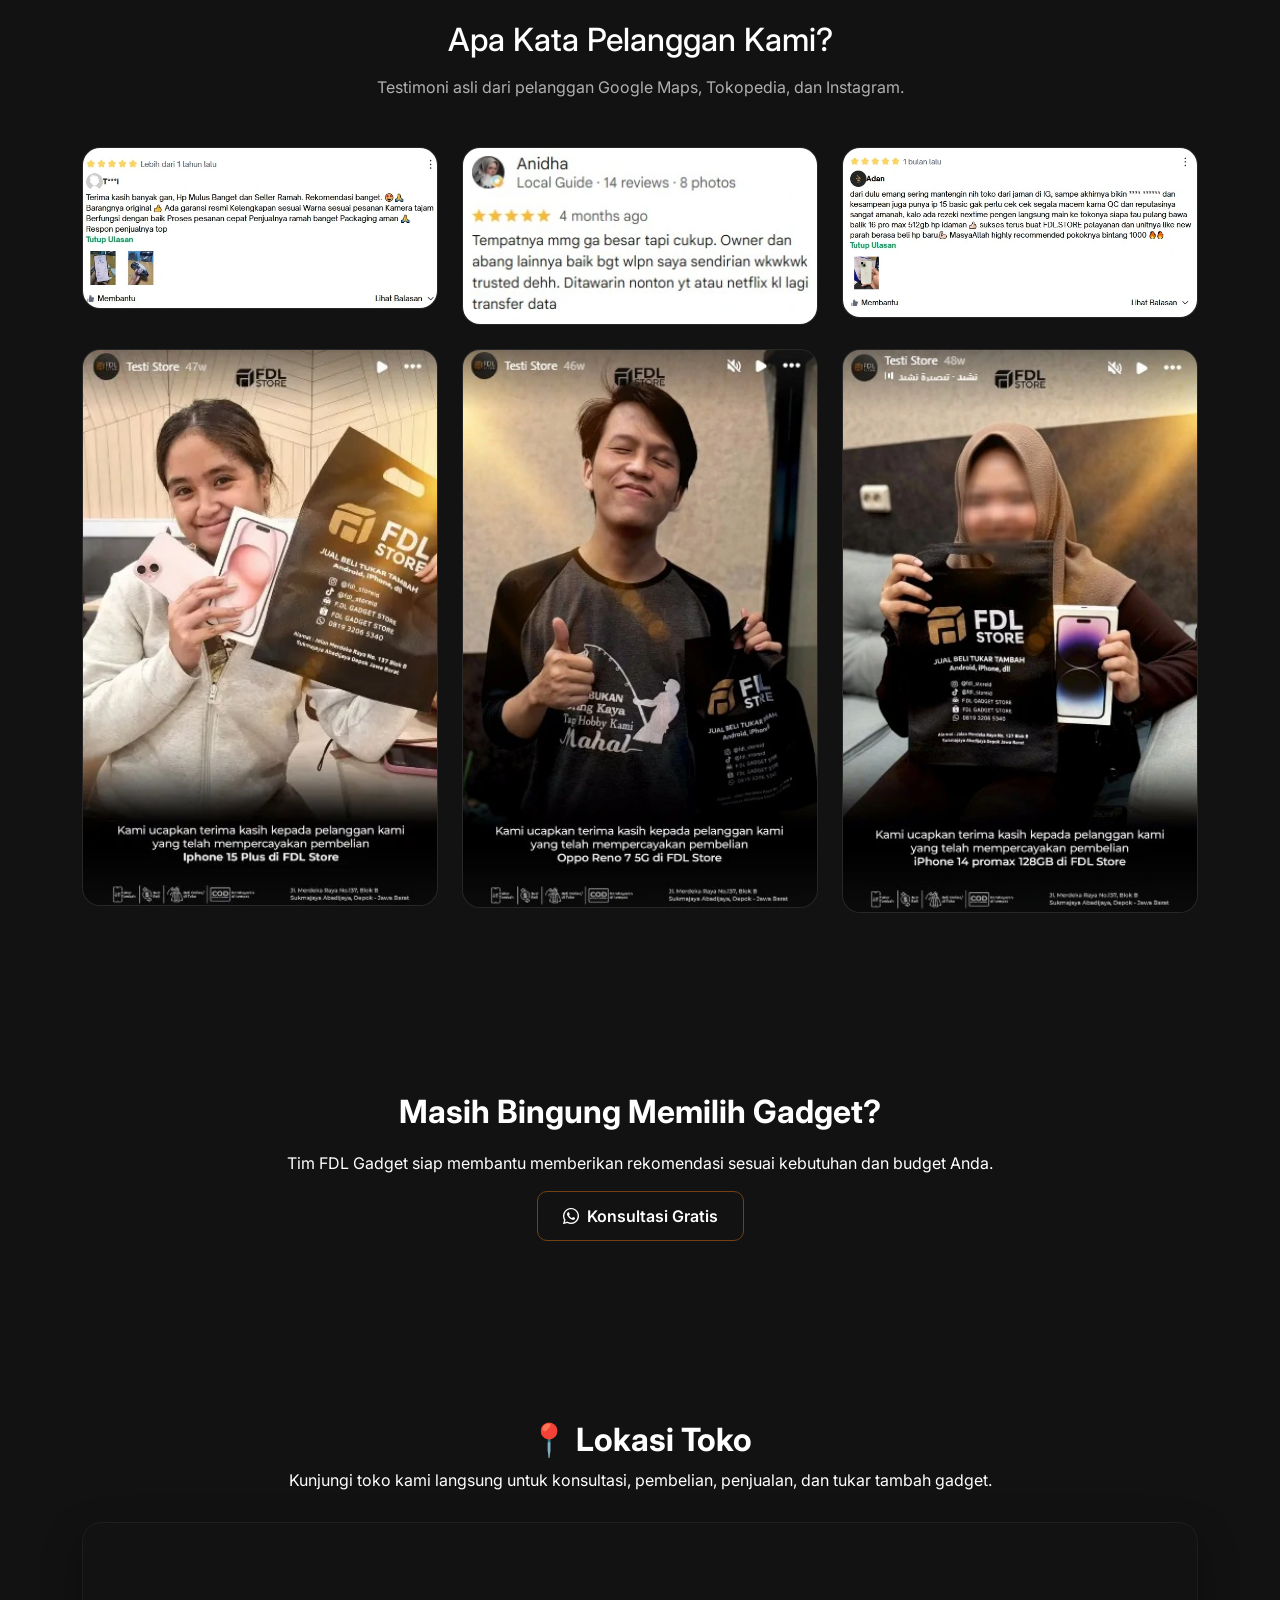
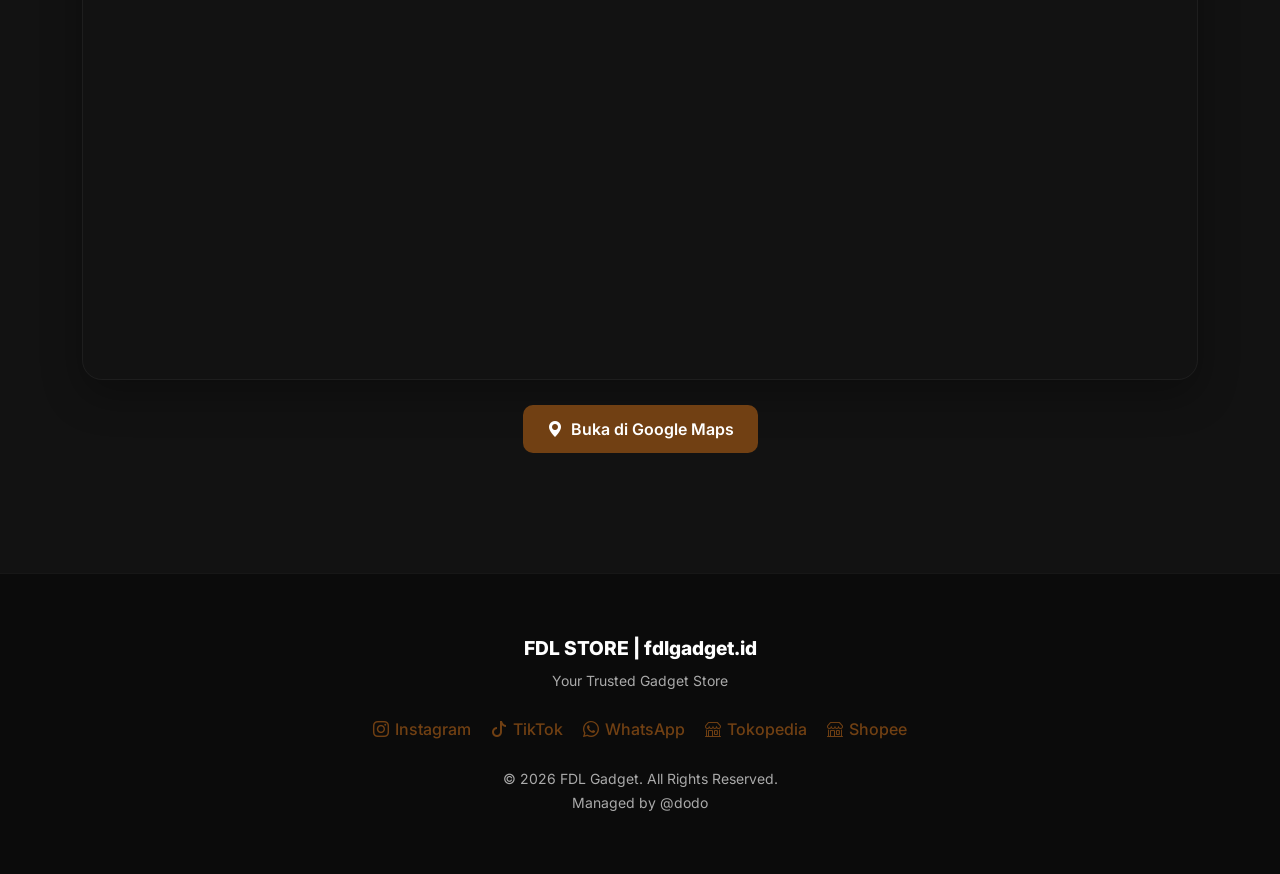
==== commit 960cd8bc: "update tipis" ====
--- a/index.html
+++ b/index.html
@@ -937,8 +937,6 @@
     <footer class="fdl-footer">
       <p class="footer-title">FDL STORE | fdlgadget.id</p>
       <small>Your Trusted Gadget Store</small>
-
-      <!-- Menambahkan class text-light untuk memperbaiki masalah kontras -->
       <div class="footer-links">
         <a
           href="https://www.instagram.com/fdl_storeid"
--- a/css/FDL.css
+++ b/css/FDL.css
@@ -633,13 +633,13 @@
   align-items: center;
   gap: 6px;
   text-decoration: none;
-  color: var(--gold);
+  color: var(--gold) !important;
   font-weight: 500;
   transition: color 0.3s;
 }
 
 .footer-links a:hover {
-  color: #ffffff;
+  color: #ffffff !important;
 }
 
 /* =========================
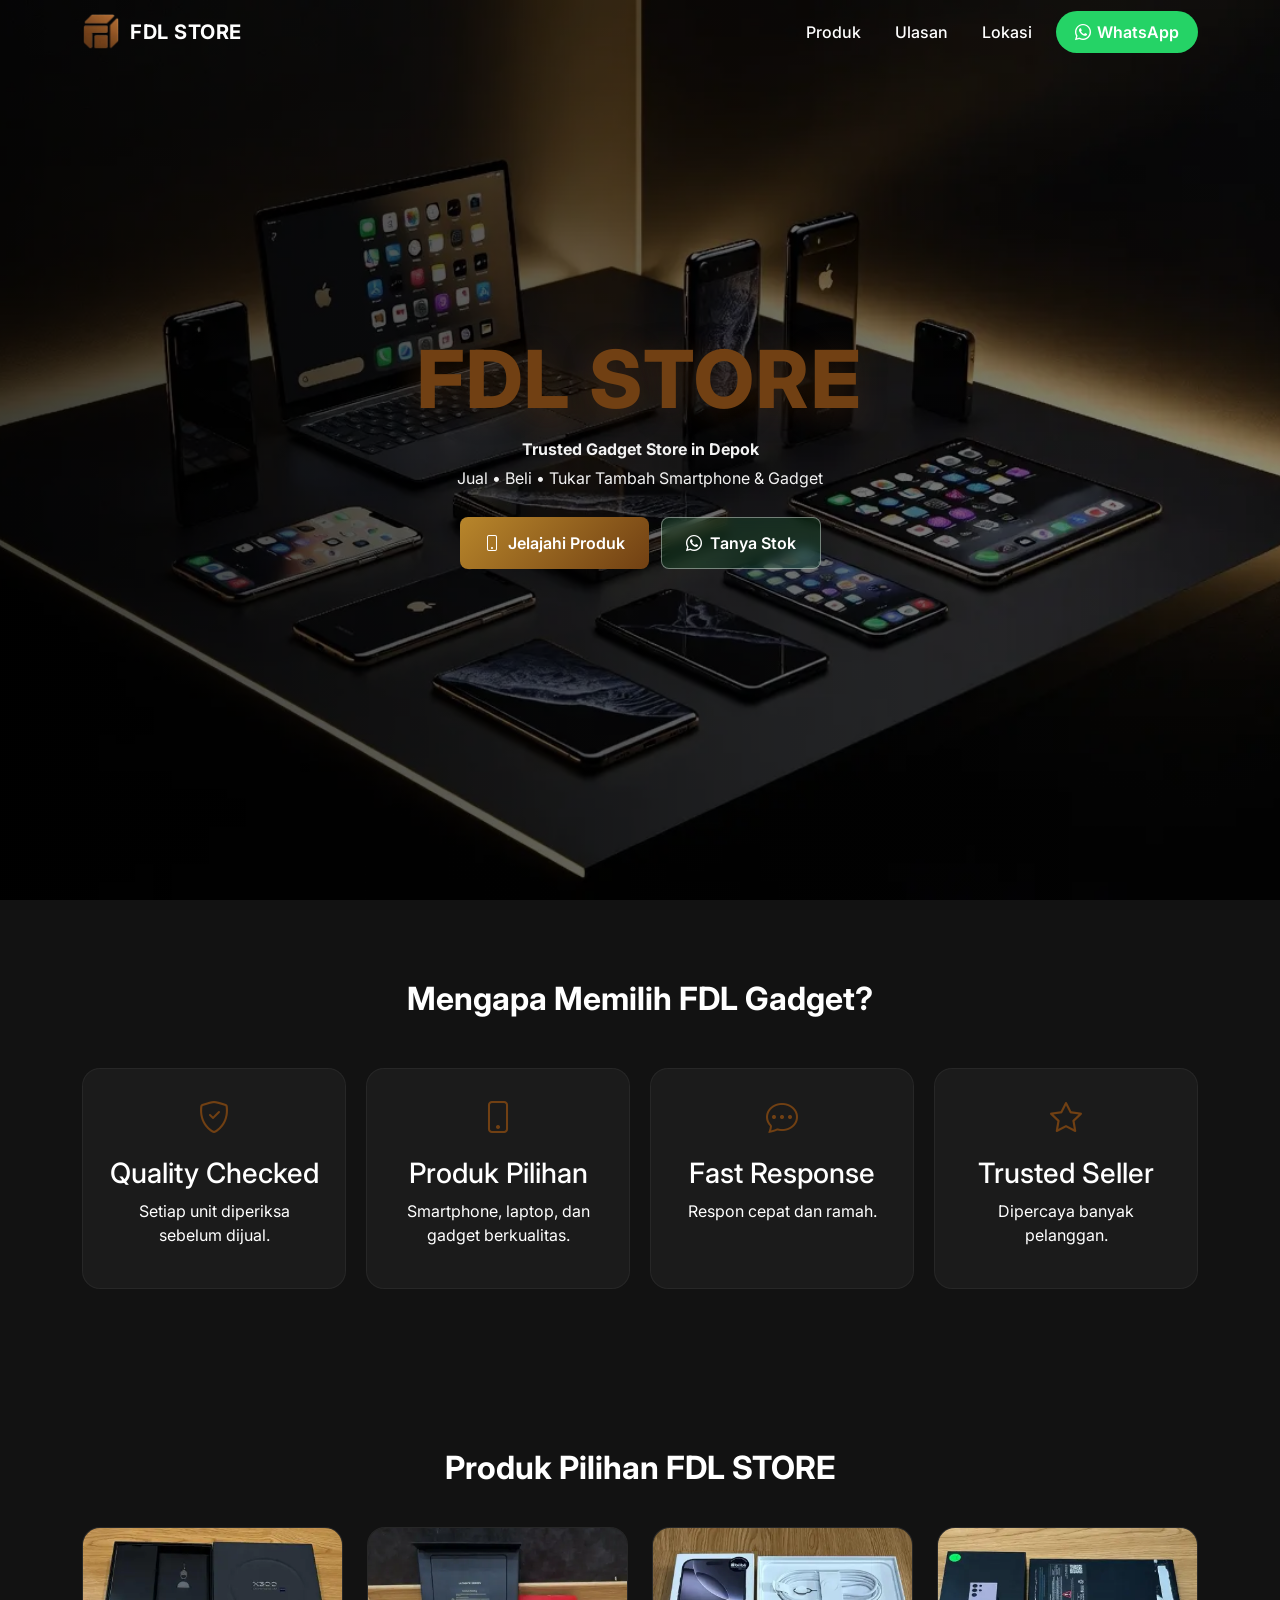
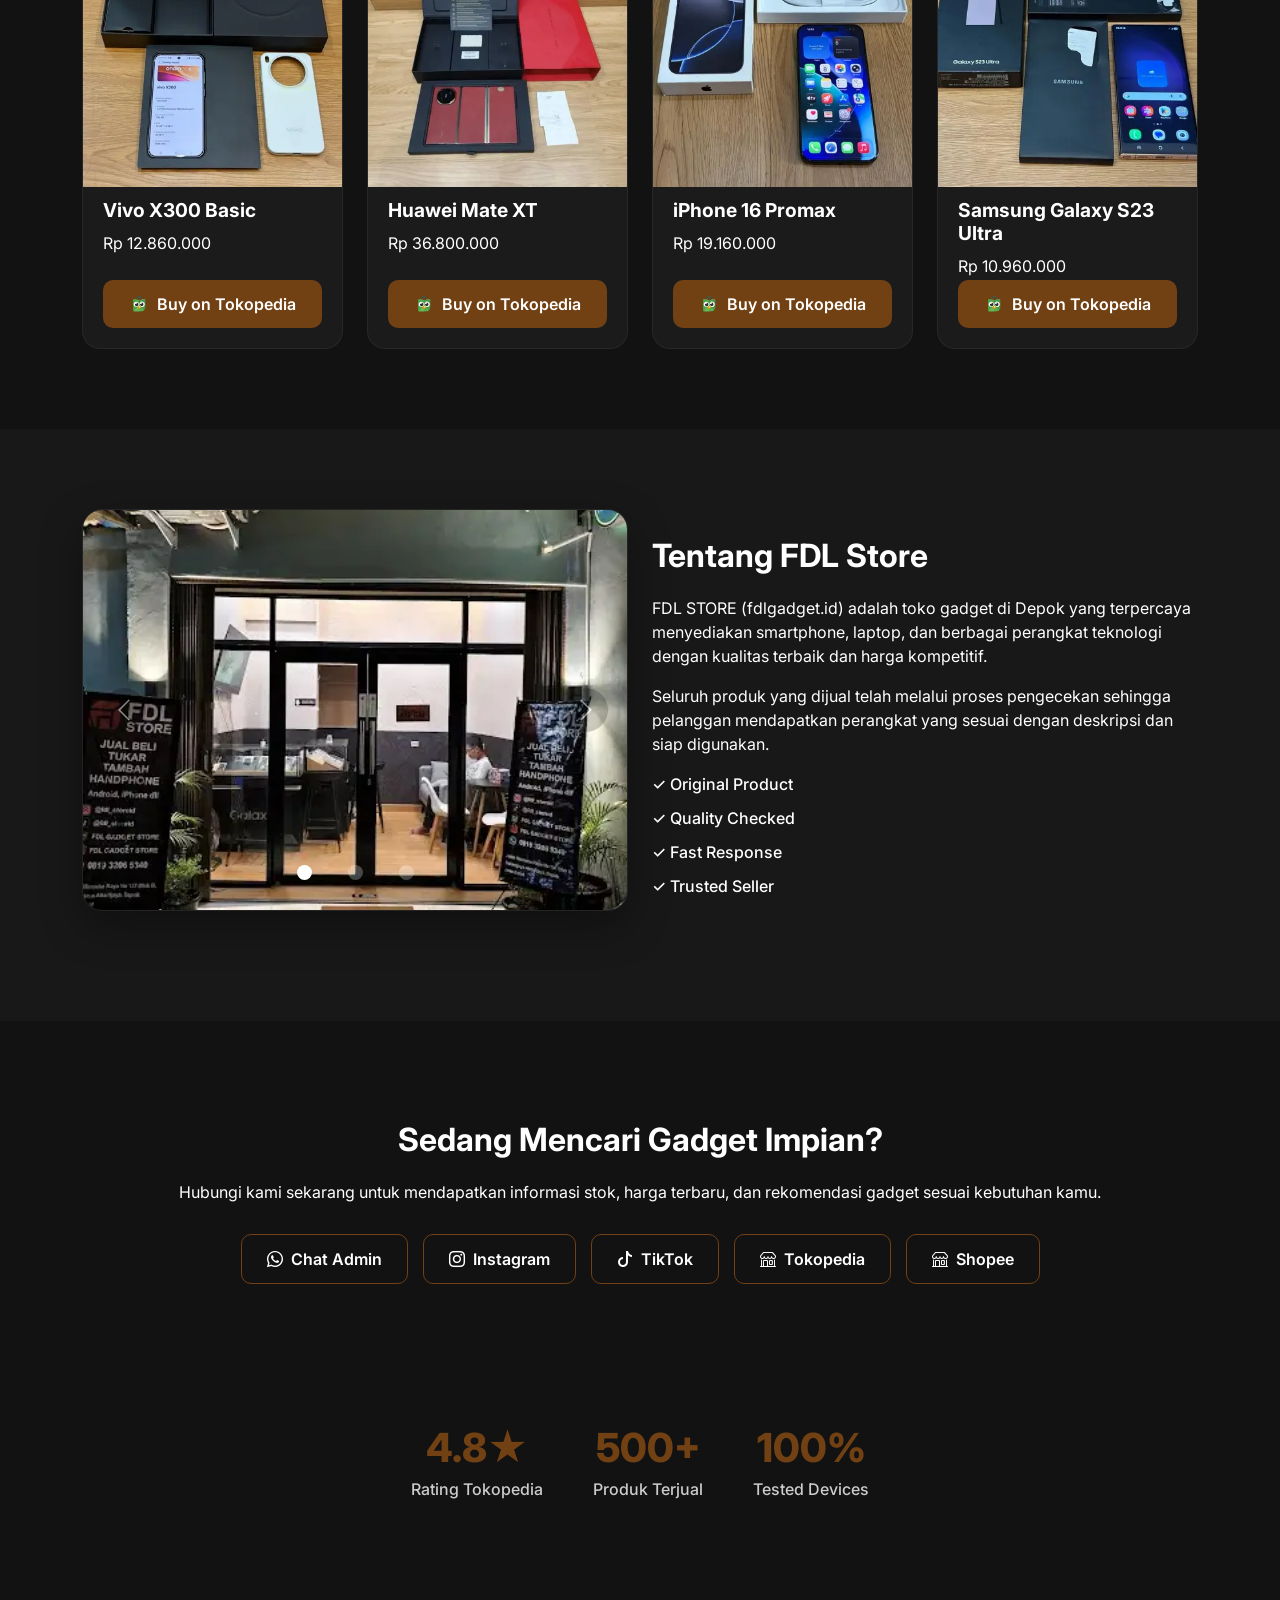
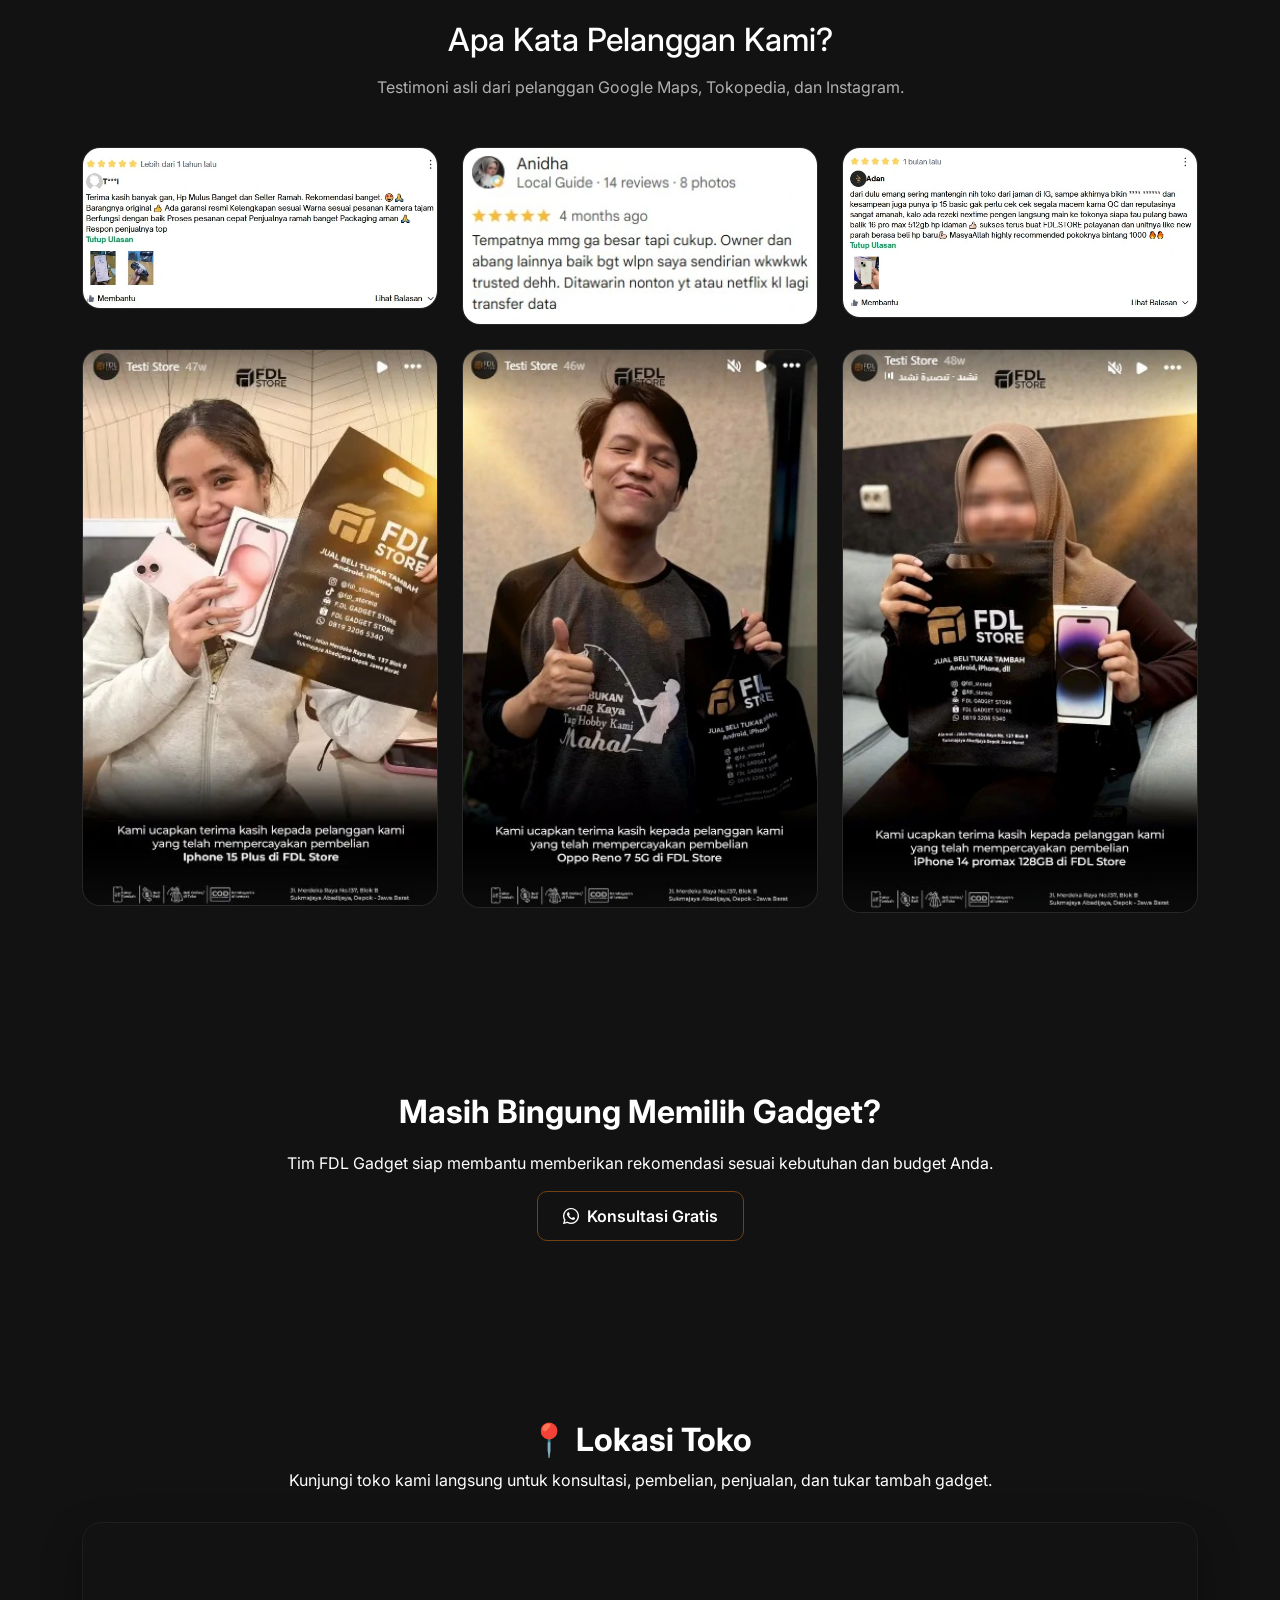
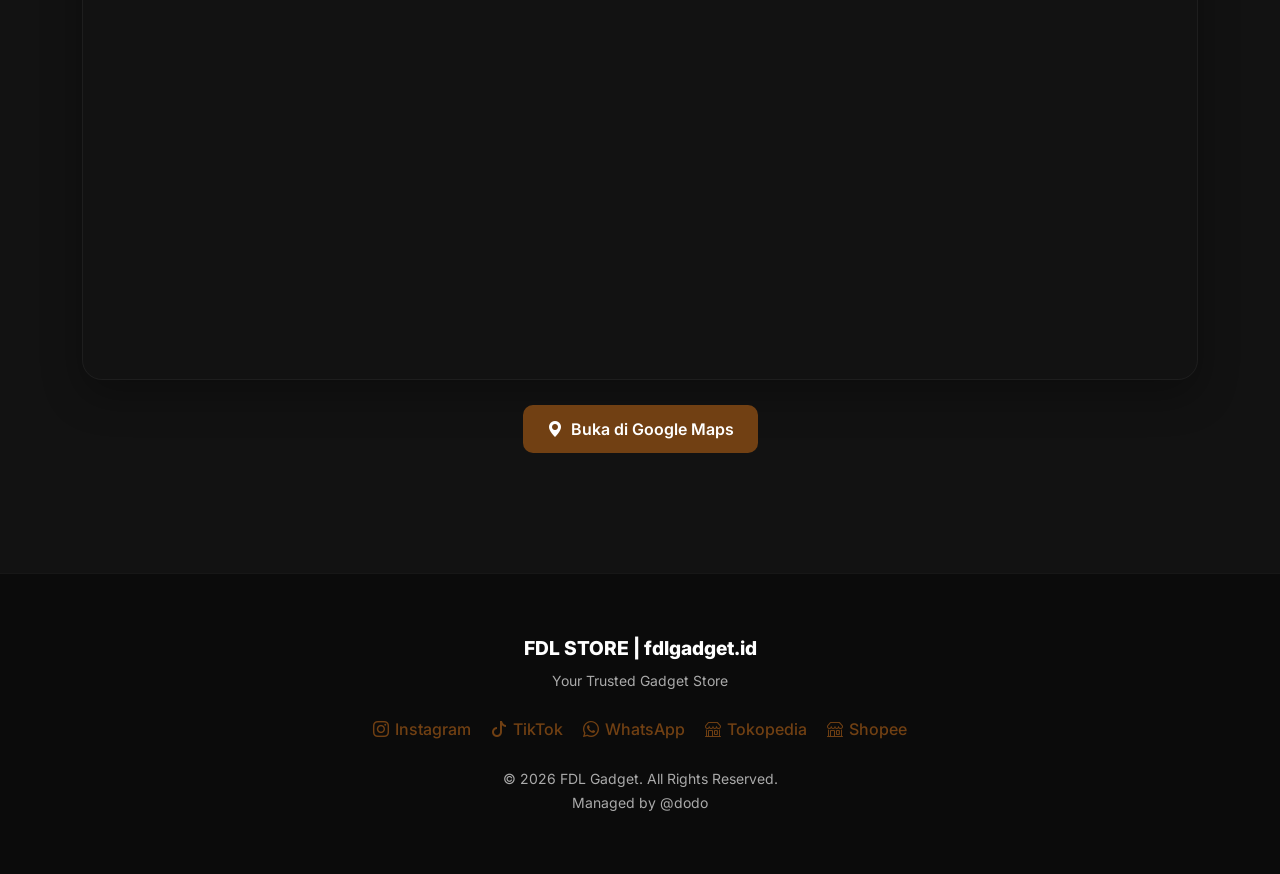
==== commit 53aa69cb: "last optimized" ====
--- a/index.html
+++ b/index.html
@@ -1,10 +1,14 @@
 <!doctype html>
 <html lang="id">
   <head>
-    <!-- Basic -->
     <meta charset="utf-8" />
     <meta name="viewport" content="width=device-width, initial-scale=1" />
-
+    <link
+      rel="preload"
+      as="image"
+      href="img/webp/hero.webp"
+      fetchpriority="high"
+    />
     <title>FDL STORE | Toko Gadget di Depok</title>
 
     <meta
@@ -117,13 +121,6 @@
     <meta
       name="twitter:image"
       content="https://fdlgadget.id/img/og-image.jpg"
-    />
-
-    <link
-      rel="preload"
-      as="image"
-      href="img/webp/hero.webp"
-      fetchpriority="high"
     />
 
     <!-- Preconnect -->
@@ -438,7 +435,7 @@
       <!-- Hero -->
       <section id="hero" class="hero">
         <div class="hero-content">
-          <h1><b>FDL STORE</b></h1>
+          <h1>FDL STORE</h1>
           <p>
             <b>Trusted Gadget Store in Depok</b><br />Jual • Beli • Tukar Tambah
             Smartphone & Gadget
